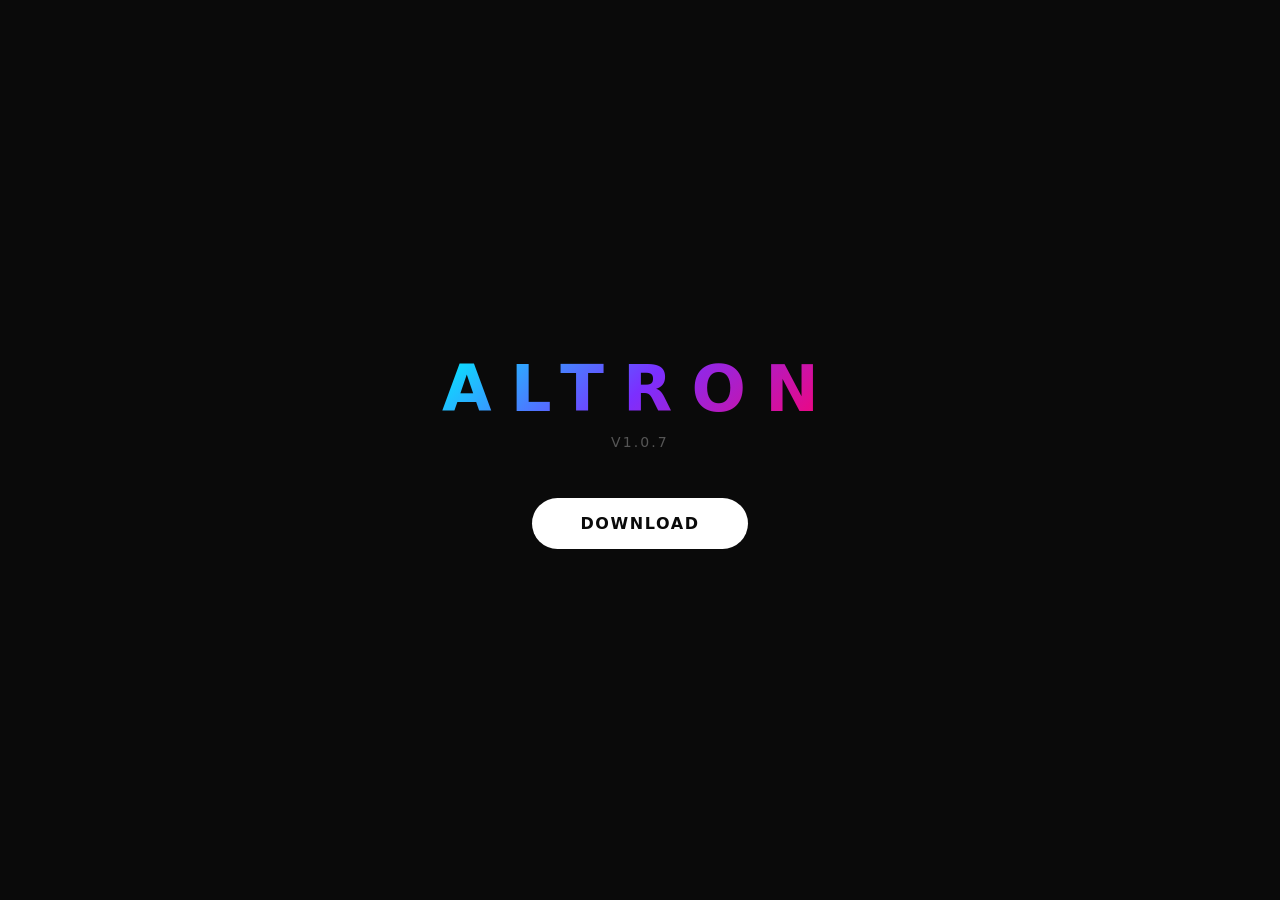
==== index.html @ 8c1b2d2f "Add landing page" ====
<!DOCTYPE html>
<html lang="en">
<head>
  <meta charset="UTF-8">
  <meta name="viewport" content="width=device-width, initial-scale=1.0">
  <title>ALTRON - Download</title>
  <style>
    * { margin: 0; padding: 0; box-sizing: border-box; }

    body {
      min-height: 100vh;
      display: flex;
      align-items: center;
      justify-content: center;
      background: #0a0a0a;
      font-family: 'Segoe UI', system-ui, -apple-system, sans-serif;
      color: #fff;
    }

    .container {
      text-align: center;
      padding: 2rem;
    }

    .logo {
      font-size: 4rem;
      font-weight: 800;
      letter-spacing: 0.3em;
      margin-bottom: 0.5rem;
      background: linear-gradient(135deg, #00f0ff, #7b2fff, #ff006e);
      -webkit-background-clip: text;
      background-clip: text;
      -webkit-text-fill-color: transparent;
    }

    .version {
      font-size: 0.875rem;
      color: #555;
      letter-spacing: 0.15em;
      text-transform: uppercase;
      margin-bottom: 3rem;
    }

    .download-btn {
      display: inline-block;
      padding: 1rem 3rem;
      font-size: 1rem;
      font-weight: 600;
      letter-spacing: 0.1em;
      color: #0a0a0a;
      background: #fff;
      border: none;
      border-radius: 999px;
      cursor: pointer;
      text-decoration: none;
      transition: all 0.3s ease;
    }

    .download-btn:hover {
      transform: scale(1.05);
      box-shadow: 0 0 40px rgba(255, 255, 255, 0.15);
    }

    .download-btn:active {
      transform: scale(0.98);
    }
  </style>
</head>
<body>
  <div class="container">
    <div class="logo">ALTRON</div>
    <div class="version">v1.0.7</div>
    <a href="https://github.com/thenetworK1NG/ALTRON/releases/download/v1.0.7/ALTRON-Setup-1.0.7.exe" class="download-btn">DOWNLOAD</a>
  </div>
</body>
</html>
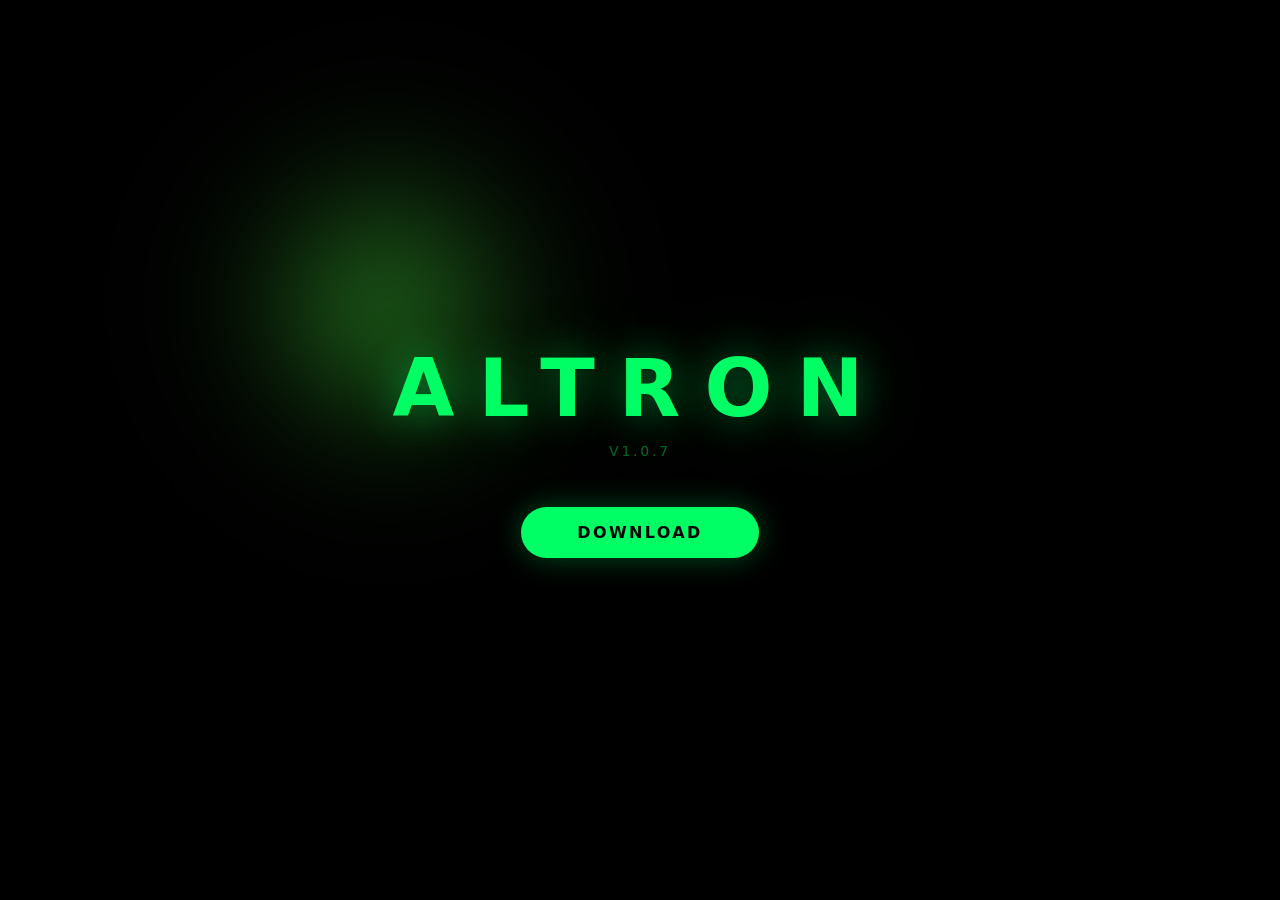
==== commit 6d3df907: "Green smoke effect landing page" ====
--- a/index.html
+++ b/index.html
@@ -12,65 +12,433 @@
       display: flex;
       align-items: center;
       justify-content: center;
-      background: #0a0a0a;
+      background: #050505;
       font-family: 'Segoe UI', system-ui, -apple-system, sans-serif;
       color: #fff;
+      overflow: hidden;
+    }
+
+    canvas {
+      position: fixed;
+      top: 0;
+      left: 0;
+      width: 100%;
+      height: 100%;
+      z-index: 0;
     }
 
     .container {
+      position: relative;
+      z-index: 1;
       text-align: center;
       padding: 2rem;
+      user-select: none;
+      pointer-events: none;
     }
 
     .logo {
-      font-size: 4rem;
+      font-size: 5rem;
       font-weight: 800;
       letter-spacing: 0.3em;
       margin-bottom: 0.5rem;
-      background: linear-gradient(135deg, #00f0ff, #7b2fff, #ff006e);
-      -webkit-background-clip: text;
-      background-clip: text;
-      -webkit-text-fill-color: transparent;
+      text-shadow: 0 0 40px rgba(0, 255, 100, 0.4), 0 0 80px rgba(0, 255, 100, 0.2);
+      color: #00ff64;
     }
 
     .version {
       font-size: 0.875rem;
-      color: #555;
-      letter-spacing: 0.15em;
+      color: rgba(0, 255, 100, 0.4);
+      letter-spacing: 0.2em;
       text-transform: uppercase;
       margin-bottom: 3rem;
     }
 
     .download-btn {
       display: inline-block;
-      padding: 1rem 3rem;
+      padding: 1rem 3.5rem;
       font-size: 1rem;
-      font-weight: 600;
-      letter-spacing: 0.1em;
-      color: #0a0a0a;
-      background: #fff;
+      font-weight: 700;
+      letter-spacing: 0.15em;
+      color: #050505;
+      background: #00ff64;
       border: none;
       border-radius: 999px;
       cursor: pointer;
       text-decoration: none;
       transition: all 0.3s ease;
+      pointer-events: all;
+      box-shadow: 0 0 30px rgba(0, 255, 100, 0.3);
     }
 
     .download-btn:hover {
-      transform: scale(1.05);
-      box-shadow: 0 0 40px rgba(255, 255, 255, 0.15);
+      transform: scale(1.08);
+      box-shadow: 0 0 50px rgba(0, 255, 100, 0.5), 0 0 100px rgba(0, 255, 100, 0.2);
     }
 
     .download-btn:active {
-      transform: scale(0.98);
+      transform: scale(0.96);
     }
   </style>
 </head>
 <body>
+  <canvas></canvas>
+
   <div class="container">
     <div class="logo">ALTRON</div>
     <div class="version">v1.0.7</div>
     <a href="https://github.com/thenetworK1NG/ALTRON/releases/download/v1.0.7/ALTRON-Setup-1.0.7.exe" class="download-btn">DOWNLOAD</a>
   </div>
+
+  <script>
+  'use strict';
+
+  var canvas = document.getElementsByTagName('canvas')[0];
+  canvas.width  = canvas.clientWidth;
+  canvas.height = canvas.clientHeight;
+
+  var config = {
+      TEXTURE_DOWNSAMPLE: 1,
+      DENSITY_DISSIPATION: 0.98,
+      VELOCITY_DISSIPATION: 0.99,
+      PRESSURE_DISSIPATION: 0.8,
+      PRESSURE_ITERATIONS: 25,
+      CURL: 30,
+      SPLAT_RADIUS: 0.005
+  };
+
+  var pointers = [];
+  var splatStack = [];
+
+  var _getWebGLContext = getWebGLContext(canvas);
+  var gl = _getWebGLContext.gl;
+  var ext = _getWebGLContext.ext;
+  var support_linear_float = _getWebGLContext.support_linear_float;
+
+  function getWebGLContext(canvas) {
+      var params = {
+          alpha: false,
+          depth: false,
+          stencil: false,
+          antialias: false
+      };
+      var gl = canvas.getContext('webgl2', params);
+      var isWebGL2 = !!gl;
+      if (!isWebGL2) gl = canvas.getContext('webgl', params) || canvas.getContext('experimental-webgl', params);
+      var halfFloat = gl.getExtension('OES_texture_half_float');
+      var support_linear_float = gl.getExtension('OES_texture_half_float_linear');
+      if (isWebGL2) {
+          gl.getExtension('EXT_color_buffer_float');
+          support_linear_float = gl.getExtension('OES_texture_float_linear');
+      }
+      gl.clearColor(0.0, 0.0, 0.0, 1.0);
+      var internalFormat = isWebGL2 ? gl.RGBA16F : gl.RGBA;
+      var internalFormatRG = isWebGL2 ? gl.RG16F : gl.RGBA;
+      var formatRG = isWebGL2 ? gl.RG : gl.RGBA;
+      var texType = isWebGL2 ? gl.HALF_FLOAT : halfFloat.HALF_FLOAT_OES;
+      return {
+          gl: gl,
+          ext: {
+              internalFormat: internalFormat,
+              internalFormatRG: internalFormatRG,
+              formatRG: formatRG,
+              texType: texType
+          },
+          support_linear_float: support_linear_float
+      };
+  }
+
+  function pointerPrototype() {
+      this.id = -1;
+      this.x = 0;
+      this.y = 0;
+      this.dx = 0;
+      this.dy = 0;
+      this.down = false;
+      this.moved = false;
+      this.color = [30, 0, 300];
+  }
+
+  pointers.push(new pointerPrototype());
+
+  var GLProgram = function () {
+      function GLProgram(vertexShader, fragmentShader) {
+          if (!(this instanceof GLProgram))
+              throw new TypeError("Cannot call a class as a function");
+          this.uniforms = {};
+          this.program = gl.createProgram();
+          gl.attachShader(this.program, vertexShader);
+          gl.attachShader(this.program, fragmentShader);
+          gl.linkProgram(this.program);
+          if (!gl.getProgramParameter(this.program, gl.LINK_STATUS))
+              throw gl.getProgramInfoLog(this.program);
+          var uniformCount = gl.getProgramParameter(this.program, gl.ACTIVE_UNIFORMS);
+          for (var i = 0; i < uniformCount; i++) {
+              var uniformName = gl.getActiveUniform(this.program, i).name;
+              this.uniforms[uniformName] = gl.getUniformLocation(this.program, uniformName);
+          }
+      }
+      GLProgram.prototype.bind = function bind() {
+          gl.useProgram(this.program);
+      };
+      return GLProgram;
+  }();
+
+  function compileShader(type, source) {
+      var shader = gl.createShader(type);
+      gl.shaderSource(shader, source);
+      gl.compileShader(shader);
+      if (!gl.getShaderParameter(shader, gl.COMPILE_STATUS))
+          throw gl.getShaderInfoLog(shader);
+      return shader;
+  }
+
+  var baseVertexShader = compileShader(gl.VERTEX_SHADER, 'precision highp float; precision mediump sampler2D; attribute vec2 aPosition; varying vec2 vUv; varying vec2 vL; varying vec2 vR; varying vec2 vT; varying vec2 vB; uniform vec2 texelSize; void main () {     vUv = aPosition * 0.5 + 0.5;     vL = vUv - vec2(texelSize.x, 0.0);     vR = vUv + vec2(texelSize.x, 0.0);     vT = vUv + vec2(0.0, texelSize.y);     vB = vUv - vec2(0.0, texelSize.y);     gl_Position = vec4(aPosition, 0.0, 1.0); }');
+  var clearShader = compileShader(gl.FRAGMENT_SHADER, 'precision highp float; precision mediump sampler2D; varying vec2 vUv; uniform sampler2D uTexture; uniform float value; void main () {     gl_FragColor = value * texture2D(uTexture, vUv); }');
+  var displayShader = compileShader(gl.FRAGMENT_SHADER, 'precision highp float; precision mediump sampler2D; varying vec2 vUv; uniform sampler2D uTexture; void main () {     gl_FragColor = texture2D(uTexture, vUv); }');
+  var splatShader = compileShader(gl.FRAGMENT_SHADER, 'precision highp float; precision mediump sampler2D; varying vec2 vUv; uniform sampler2D uTarget; uniform float aspectRatio; uniform vec3 color; uniform vec2 point; uniform float radius; void main () {     vec2 p = vUv - point.xy;     p.x *= aspectRatio;     vec3 splat = exp(-dot(p, p) / radius) * color;     vec3 base = texture2D(uTarget, vUv).xyz;     gl_FragColor = vec4(base + splat, 1.0); }');
+  var advectionManualFilteringShader = compileShader(gl.FRAGMENT_SHADER, 'precision highp float; precision mediump sampler2D; varying vec2 vUv; uniform sampler2D uVelocity; uniform sampler2D uSource; uniform vec2 texelSize; uniform float dt; uniform float dissipation; vec4 bilerp (in sampler2D sam, in vec2 p) {     vec4 st;     st.xy = floor(p - 0.5) + 0.5;     st.zw = st.xy + 1.0;     vec4 uv = st * texelSize.xyxy;     vec4 a = texture2D(sam, uv.xy);     vec4 b = texture2D(sam, uv.zy);     vec4 c = texture2D(sam, uv.xw);     vec4 d = texture2D(sam, uv.zw);     vec2 f = p - st.xy;     return mix(mix(a, b, f.x), mix(c, d, f.x), f.y); } void main () {     vec2 coord = gl_FragCoord.xy - dt * texture2D(uVelocity, vUv).xy;     gl_FragColor = dissipation * bilerp(uSource, coord);     gl_FragColor.a = 1.0; }');
+  var advectionShader = compileShader(gl.FRAGMENT_SHADER, 'precision highp float; precision mediump sampler2D; varying vec2 vUv; uniform sampler2D uVelocity; uniform sampler2D uSource; uniform vec2 texelSize; uniform float dt; uniform float dissipation; void main () {     vec2 coord = vUv - dt * texture2D(uVelocity, vUv).xy * texelSize;     gl_FragColor = dissipation * texture2D(uSource, coord); }');
+  var divergenceShader = compileShader(gl.FRAGMENT_SHADER, 'precision highp float; precision mediump sampler2D; varying vec2 vUv; varying vec2 vL; varying vec2 vR; varying vec2 vT; varying vec2 vB; uniform sampler2D uVelocity; vec2 sampleVelocity (in vec2 uv) {     vec2 multiplier = vec2(1.0, 1.0);     if (uv.x < 0.0) { uv.x = 0.0; multiplier.x = -1.0; }     if (uv.x > 1.0) { uv.x = 1.0; multiplier.x = -1.0; }     if (uv.y < 0.0) { uv.y = 0.0; multiplier.y = -1.0; }     if (uv.y > 1.0) { uv.y = 1.0; multiplier.y = -1.0; }     return multiplier * texture2D(uVelocity, uv).xy; } void main () {     float L = sampleVelocity(vL).x;     float R = sampleVelocity(vR).x;     float T = sampleVelocity(vT).y;     float B = sampleVelocity(vB).y;     float div = 0.5 * (R - L + T - B);     gl_FragColor = vec4(div, 0.0, 0.0, 1.0); }');
+  var curlShader = compileShader(gl.FRAGMENT_SHADER, 'precision highp float; precision mediump sampler2D; varying vec2 vUv; varying vec2 vL; varying vec2 vR; varying vec2 vT; varying vec2 vB; uniform sampler2D uVelocity; void main () {     float L = texture2D(uVelocity, vL).y;     float R = texture2D(uVelocity, vR).y;     float T = texture2D(uVelocity, vT).x;     float B = texture2D(uVelocity, vB).x;     float vorticity = R - L - T + B;     gl_FragColor = vec4(vorticity, 0.0, 0.0, 1.0); }');
+  var vorticityShader = compileShader(gl.FRAGMENT_SHADER, 'precision highp float; precision mediump sampler2D; varying vec2 vUv; varying vec2 vL; varying vec2 vR; varying vec2 vT; varying vec2 vB; uniform sampler2D uVelocity; uniform sampler2D uCurl; uniform float curl; uniform float dt; void main () {     float L = texture2D(uCurl, vL).y;     float R = texture2D(uCurl, vR).y;     float T = texture2D(uCurl, vT).x;     float B = texture2D(uCurl, vB).x;     float C = texture2D(uCurl, vUv).x;     vec2 force = vec2(abs(T) - abs(B), abs(R) - abs(L));     force *= 1.0 / length(force + 0.00001) * curl * C;     vec2 vel = texture2D(uVelocity, vUv).xy;     gl_FragColor = vec4(vel + force * dt, 0.0, 1.0); }');
+  var pressureShader = compileShader(gl.FRAGMENT_SHADER, 'precision highp float; precision mediump sampler2D; varying vec2 vUv; varying vec2 vL; varying vec2 vR; varying vec2 vT; varying vec2 vB; uniform sampler2D uPressure; uniform sampler2D uDivergence; vec2 boundary (in vec2 uv) {     uv = min(max(uv, 0.0), 1.0);     return uv; } void main () {     float L = texture2D(uPressure, boundary(vL)).x;     float R = texture2D(uPressure, boundary(vR)).x;     float T = texture2D(uPressure, boundary(vT)).x;     float B = texture2D(uPressure, boundary(vB)).x;     float C = texture2D(uPressure, vUv).x;     float divergence = texture2D(uDivergence, vUv).x;     float pressure = (L + R + B + T - divergence) * 0.25;     gl_FragColor = vec4(pressure, 0.0, 0.0, 1.0); }');
+  var gradientSubtractShader = compileShader(gl.FRAGMENT_SHADER, 'precision highp float; precision mediump sampler2D; varying vec2 vUv; varying vec2 vL; varying vec2 vR; varying vec2 vT; varying vec2 vB; uniform sampler2D uPressure; uniform sampler2D uVelocity; vec2 boundary (in vec2 uv) {     uv = min(max(uv, 0.0), 1.0);     return uv; } void main () {     float L = texture2D(uPressure, boundary(vL)).x;     float R = texture2D(uPressure, boundary(vR)).x;     float T = texture2D(uPressure, boundary(vT)).x;     float B = texture2D(uPressure, boundary(vB)).x;     vec2 velocity = texture2D(uVelocity, vUv).xy;     velocity.xy -= vec2(R - L, T - B);     gl_FragColor = vec4(velocity, 0.0, 1.0); }');
+
+  var textureWidth  = void 0;
+  var textureHeight = void 0;
+  var density       = void 0;
+  var velocity      = void 0;
+  var divergence    = void 0;
+  var curl          = void 0;
+  var pressure      = void 0;
+
+  initFramebuffers();
+
+  var clearProgram           = new GLProgram(baseVertexShader, clearShader);
+  var displayProgram         = new GLProgram(baseVertexShader, displayShader);
+  var splatProgram           = new GLProgram(baseVertexShader, splatShader);
+  var advectionProgram       = new GLProgram(baseVertexShader, support_linear_float ? advectionShader : advectionManualFilteringShader);
+  var divergenceProgram      = new GLProgram(baseVertexShader, divergenceShader);
+  var curlProgram            = new GLProgram(baseVertexShader, curlShader);
+  var vorticityProgram       = new GLProgram(baseVertexShader, vorticityShader);
+  var pressureProgram        = new GLProgram(baseVertexShader, pressureShader);
+  var gradienSubtractProgram = new GLProgram(baseVertexShader, gradientSubtractShader);
+
+  function initFramebuffers() {
+      textureWidth  = gl.drawingBufferWidth >> config.TEXTURE_DOWNSAMPLE;
+      textureHeight = gl.drawingBufferHeight >> config.TEXTURE_DOWNSAMPLE;
+      var iFormat   = ext.internalFormat;
+      var iFormatRG = ext.internalFormatRG;
+      var formatRG  = ext.formatRG;
+      var texType   = ext.texType;
+      density    = createDoubleFBO(0, textureWidth, textureHeight, iFormat, gl.RGBA, texType, support_linear_float ? gl.LINEAR : gl.NEAREST);
+      velocity   = createDoubleFBO(2, textureWidth, textureHeight, iFormatRG, formatRG, texType, support_linear_float ? gl.LINEAR : gl.NEAREST);
+      divergence = createFBO(4, textureWidth, textureHeight, iFormatRG, formatRG, texType, gl.NEAREST);
+      curl       = createFBO(5, textureWidth, textureHeight, iFormatRG, formatRG, texType, gl.NEAREST);
+      pressure   = createDoubleFBO(6, textureWidth, textureHeight, iFormatRG, formatRG, texType, gl.NEAREST);
+  }
+
+  function createFBO(texId, w, h, internalFormat, format, type, param) {
+      gl.activeTexture(gl.TEXTURE0 + texId);
+      var texture = gl.createTexture();
+      gl.bindTexture(gl.TEXTURE_2D, texture);
+      gl.texParameteri(gl.TEXTURE_2D, gl.TEXTURE_MIN_FILTER, param);
+      gl.texParameteri(gl.TEXTURE_2D, gl.TEXTURE_MAG_FILTER, param);
+      gl.texParameteri(gl.TEXTURE_2D, gl.TEXTURE_WRAP_S, gl.CLAMP_TO_EDGE);
+      gl.texParameteri(gl.TEXTURE_2D, gl.TEXTURE_WRAP_T, gl.CLAMP_TO_EDGE);
+      gl.texImage2D(gl.TEXTURE_2D, 0, internalFormat, w, h, 0, format, type, null);
+      var fbo = gl.createFramebuffer();
+      gl.bindFramebuffer(gl.FRAMEBUFFER, fbo);
+      gl.framebufferTexture2D(gl.FRAMEBUFFER, gl.COLOR_ATTACHMENT0, gl.TEXTURE_2D, texture, 0);
+      gl.viewport(0, 0, w, h);
+      gl.clear(gl.COLOR_BUFFER_BIT);
+      return [texture, fbo, texId];
+  }
+
+  function createDoubleFBO(texId, w, h, internalFormat, format, type, param) {
+      var fbo1 = createFBO(texId, w, h, internalFormat, format, type, param);
+      var fbo2 = createFBO(texId + 1, w, h, internalFormat, format, type, param);
+      return {
+          get first()  { return fbo1; },
+          get second() { return fbo2; },
+          swap: function () {
+              var temp = fbo1; fbo1 = fbo2; fbo2 = temp;
+          }
+      };
+  }
+
+  var blit = function () {
+      gl.bindBuffer(gl.ARRAY_BUFFER, gl.createBuffer());
+      gl.bufferData(gl.ARRAY_BUFFER, new Float32Array([-1, -1, -1, 1, 1, 1, 1, -1]), gl.STATIC_DRAW);
+      gl.bindBuffer(gl.ELEMENT_ARRAY_BUFFER, gl.createBuffer());
+      gl.bufferData(gl.ELEMENT_ARRAY_BUFFER, new Uint16Array([0, 1, 2, 0, 2, 3]), gl.STATIC_DRAW);
+      gl.vertexAttribPointer(0, 2, gl.FLOAT, false, 0, 0);
+      gl.enableVertexAttribArray(0);
+      return function (destination) {
+          gl.bindFramebuffer(gl.FRAMEBUFFER, destination);
+          gl.drawElements(gl.TRIANGLES, 6, gl.UNSIGNED_SHORT, 0);
+      };
+  }();
+
+  var lastTime = Date.now();
+  update();
+
+  function update() {
+      resizeCanvas();
+      var dt = Math.min((Date.now() - lastTime) / 1000, 0.016);
+      lastTime = Date.now();
+      gl.viewport(0, 0, textureWidth, textureHeight);
+      if (splatStack.length > 0) {
+          for (var m = 0; m < splatStack.pop(); m++) {
+              var color = [Math.random() * 5 + 5, Math.random() * 8 + 2, Math.random() * 2 + 0.5];
+              var x = canvas.width * Math.random();
+              var y = canvas.height * Math.random();
+              var dx = 1000 * (Math.random() - 0.5);
+              var dy = 1000 * (Math.random() - 0.5);
+              splat(x, y, dx, dy, color);
+          }
+      }
+      advectionProgram.bind();
+      gl.uniform2f(advectionProgram.uniforms.texelSize, 1.0 / textureWidth, 1.0 / textureHeight);
+      gl.uniform1i(advectionProgram.uniforms.uVelocity, velocity.first[2]);
+      gl.uniform1i(advectionProgram.uniforms.uSource, velocity.first[2]);
+      gl.uniform1f(advectionProgram.uniforms.dt, dt);
+      gl.uniform1f(advectionProgram.uniforms.dissipation, config.VELOCITY_DISSIPATION);
+      blit(velocity.second[1]);
+      velocity.swap();
+      gl.uniform1i(advectionProgram.uniforms.uVelocity, velocity.first[2]);
+      gl.uniform1i(advectionProgram.uniforms.uSource, density.first[2]);
+      gl.uniform1f(advectionProgram.uniforms.dissipation, config.DENSITY_DISSIPATION);
+      blit(density.second[1]);
+      density.swap();
+      for (var i = 0, len = pointers.length; i < len; i++) {
+          var pointer = pointers[i];
+          if (pointer.moved) {
+              splat(pointer.x, pointer.y, pointer.dx, pointer.dy, pointer.color);
+              pointer.moved = false;
+          }
+      }
+      curlProgram.bind();
+      gl.uniform2f(curlProgram.uniforms.texelSize, 1.0 / textureWidth, 1.0 / textureHeight);
+      gl.uniform1i(curlProgram.uniforms.uVelocity, velocity.first[2]);
+      blit(curl[1]);
+      vorticityProgram.bind();
+      gl.uniform2f(vorticityProgram.uniforms.texelSize, 1.0 / textureWidth, 1.0 / textureHeight);
+      gl.uniform1i(vorticityProgram.uniforms.uVelocity, velocity.first[2]);
+      gl.uniform1i(vorticityProgram.uniforms.uCurl, curl[2]);
+      gl.uniform1f(vorticityProgram.uniforms.curl, config.CURL);
+      gl.uniform1f(vorticityProgram.uniforms.dt, dt);
+      blit(velocity.second[1]);
+      velocity.swap();
+      divergenceProgram.bind();
+      gl.uniform2f(divergenceProgram.uniforms.texelSize, 1.0 / textureWidth, 1.0 / textureHeight);
+      gl.uniform1i(divergenceProgram.uniforms.uVelocity, velocity.first[2]);
+      blit(divergence[1]);
+      clearProgram.bind();
+      var pressureTexId = pressure.first[2];
+      gl.activeTexture(gl.TEXTURE0 + pressureTexId);
+      gl.bindTexture(gl.TEXTURE_2D, pressure.first[0]);
+      gl.uniform1i(clearProgram.uniforms.uTexture, pressureTexId);
+      gl.uniform1f(clearProgram.uniforms.value, config.PRESSURE_DISSIPATION);
+      blit(pressure.second[1]);
+      pressure.swap();
+      pressureProgram.bind();
+      gl.uniform2f(pressureProgram.uniforms.texelSize, 1.0 / textureWidth, 1.0 / textureHeight);
+      gl.uniform1i(pressureProgram.uniforms.uDivergence, divergence[2]);
+      pressureTexId = pressure.first[2];
+      gl.activeTexture(gl.TEXTURE0 + pressureTexId);
+      for (var _i = 0; _i < config.PRESSURE_ITERATIONS; _i++) {
+          gl.bindTexture(gl.TEXTURE_2D, pressure.first[0]);
+          gl.uniform1i(pressureProgram.uniforms.uPressure, pressureTexId);
+          blit(pressure.second[1]);
+          pressure.swap();
+      }
+      gradienSubtractProgram.bind();
+      gl.uniform2f(gradienSubtractProgram.uniforms.texelSize, 1.0 / textureWidth, 1.0 / textureHeight);
+      gl.uniform1i(gradienSubtractProgram.uniforms.uPressure, pressure.first[2]);
+      gl.uniform1i(gradienSubtractProgram.uniforms.uVelocity, velocity.first[2]);
+      blit(velocity.second[1]);
+      velocity.swap();
+      gl.viewport(0, 0, gl.drawingBufferWidth, gl.drawingBufferHeight);
+      displayProgram.bind();
+      gl.uniform1i(displayProgram.uniforms.uTexture, density.first[2]);
+      blit(null);
+      requestAnimationFrame(update);
+  }
+
+  function splat(x, y, dx, dy, color) {
+      splatProgram.bind();
+      gl.uniform1i(splatProgram.uniforms.uTarget, velocity.first[2]);
+      gl.uniform1f(splatProgram.uniforms.aspectRatio, canvas.width / canvas.height);
+      gl.uniform2f(splatProgram.uniforms.point, x / canvas.width, 1.0 - y / canvas.height);
+      gl.uniform3f(splatProgram.uniforms.color, dx, -dy, 1.0);
+      gl.uniform1f(splatProgram.uniforms.radius, config.SPLAT_RADIUS);
+      blit(velocity.second[1]);
+      velocity.swap();
+      gl.uniform1i(splatProgram.uniforms.uTarget, density.first[2]);
+      gl.uniform3f(splatProgram.uniforms.color, color[0] * 0.3, color[1] * 0.3, color[2] * 0.3);
+      blit(density.second[1]);
+      density.swap();
+  }
+
+  function resizeCanvas() {
+      (canvas.width !== canvas.clientWidth || canvas.height !== canvas.clientHeight) &&
+          (canvas.width = canvas.clientWidth, canvas.height = canvas.clientHeight, initFramebuffers());
+  }
+
+  var count = 0;
+  var colorArr = [0.15 + Math.random() * 0.2, 0.8 + Math.random() * 0.2, 0.2 + Math.random() * 0.1];
+
+  canvas.addEventListener('mousemove', function (e) {
+      count++;
+      if (count > 25) {
+          colorArr = [0.15 + Math.random() * 0.2, 0.8 + Math.random() * 0.2, 0.2 + Math.random() * 0.1];
+          count = 0;
+      }
+      pointers[0].down = true;
+      pointers[0].color = colorArr;
+      pointers[0].moved = pointers[0].down;
+      pointers[0].dx = (e.offsetX - pointers[0].x) * 10.0;
+      pointers[0].dy = (e.offsetY - pointers[0].y) * 10.0;
+      pointers[0].x = e.offsetX;
+      pointers[0].y = e.offsetY;
+  });
+
+  canvas.addEventListener('touchmove', function (e) {
+      e.preventDefault();
+      var touches = e.targetTouches;
+      count++;
+      if (count > 25) {
+          colorArr = [0.15 + Math.random() * 0.2, 0.8 + Math.random() * 0.2, 0.2 + Math.random() * 0.1];
+          count = 0;
+      }
+      for (var i = 0, len = touches.length; i < len; i++) {
+          if (i >= pointers.length) pointers.push(new pointerPrototype());
+          pointers[i].id = touches[i].identifier;
+          pointers[i].down = true;
+          pointers[i].x = touches[i].pageX;
+          pointers[i].y = touches[i].pageY;
+          pointers[i].color = colorArr;
+          var pointer = pointers[i];
+          pointer.moved = pointer.down;
+          pointer.dx = (touches[i].pageX - pointer.x) * 10.0;
+          pointer.dy = (touches[i].pageY - pointer.y) * 10.0;
+          pointer.x = touches[i].pageX;
+          pointer.y = touches[i].pageY;
+      }
+  }, false);
+
+  // Auto-splats for ambient smoke
+  function autoSplat() {
+      var color = [0.15 + Math.random() * 0.2, 0.8 + Math.random() * 0.2, 0.2 + Math.random() * 0.1];
+      var x = canvas.width * Math.random();
+      var y = canvas.height * Math.random();
+      var dx = 200 * (Math.random() - 0.5);
+      var dy = 200 * (Math.random() - 0.5);
+      splat(x, y, dx, dy, color);
+      setTimeout(autoSplat, 800 + Math.random() * 1200);
+  }
+  autoSplat();
+  </script>
 </body>
 </html>
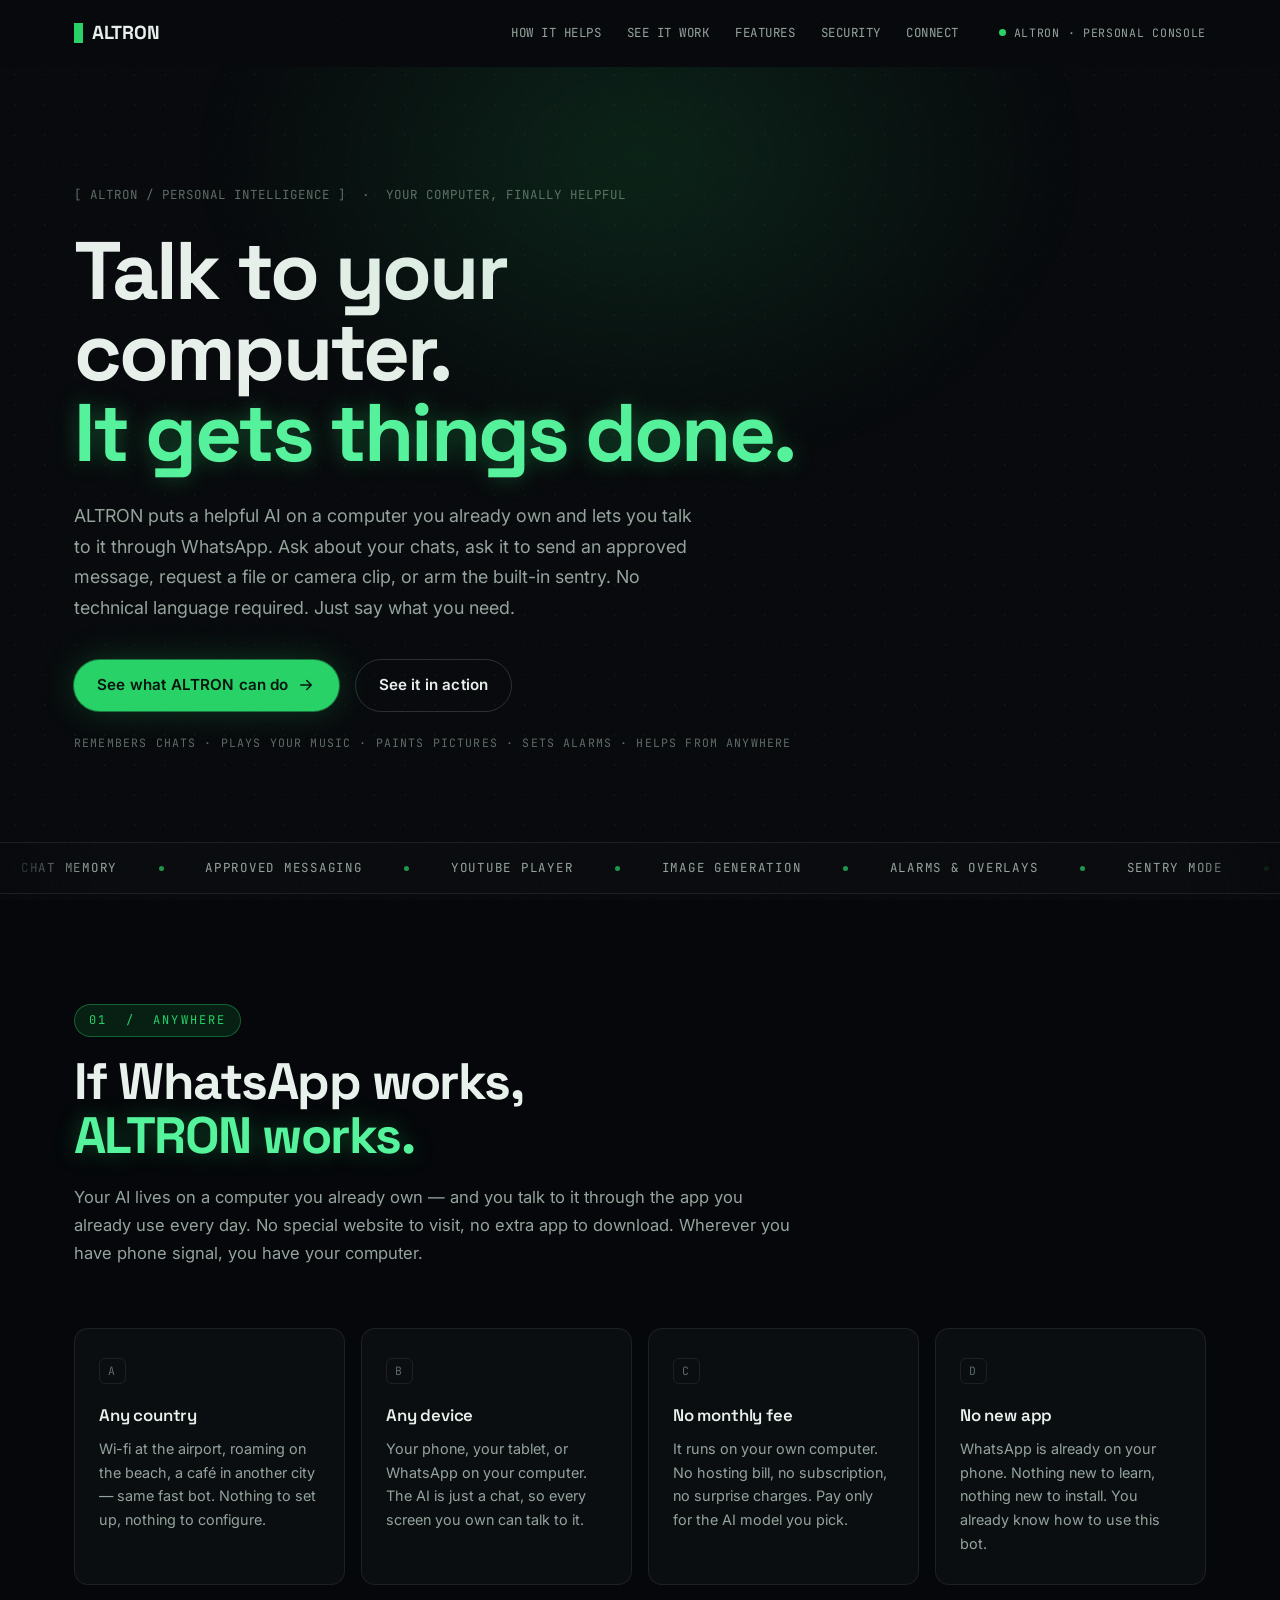
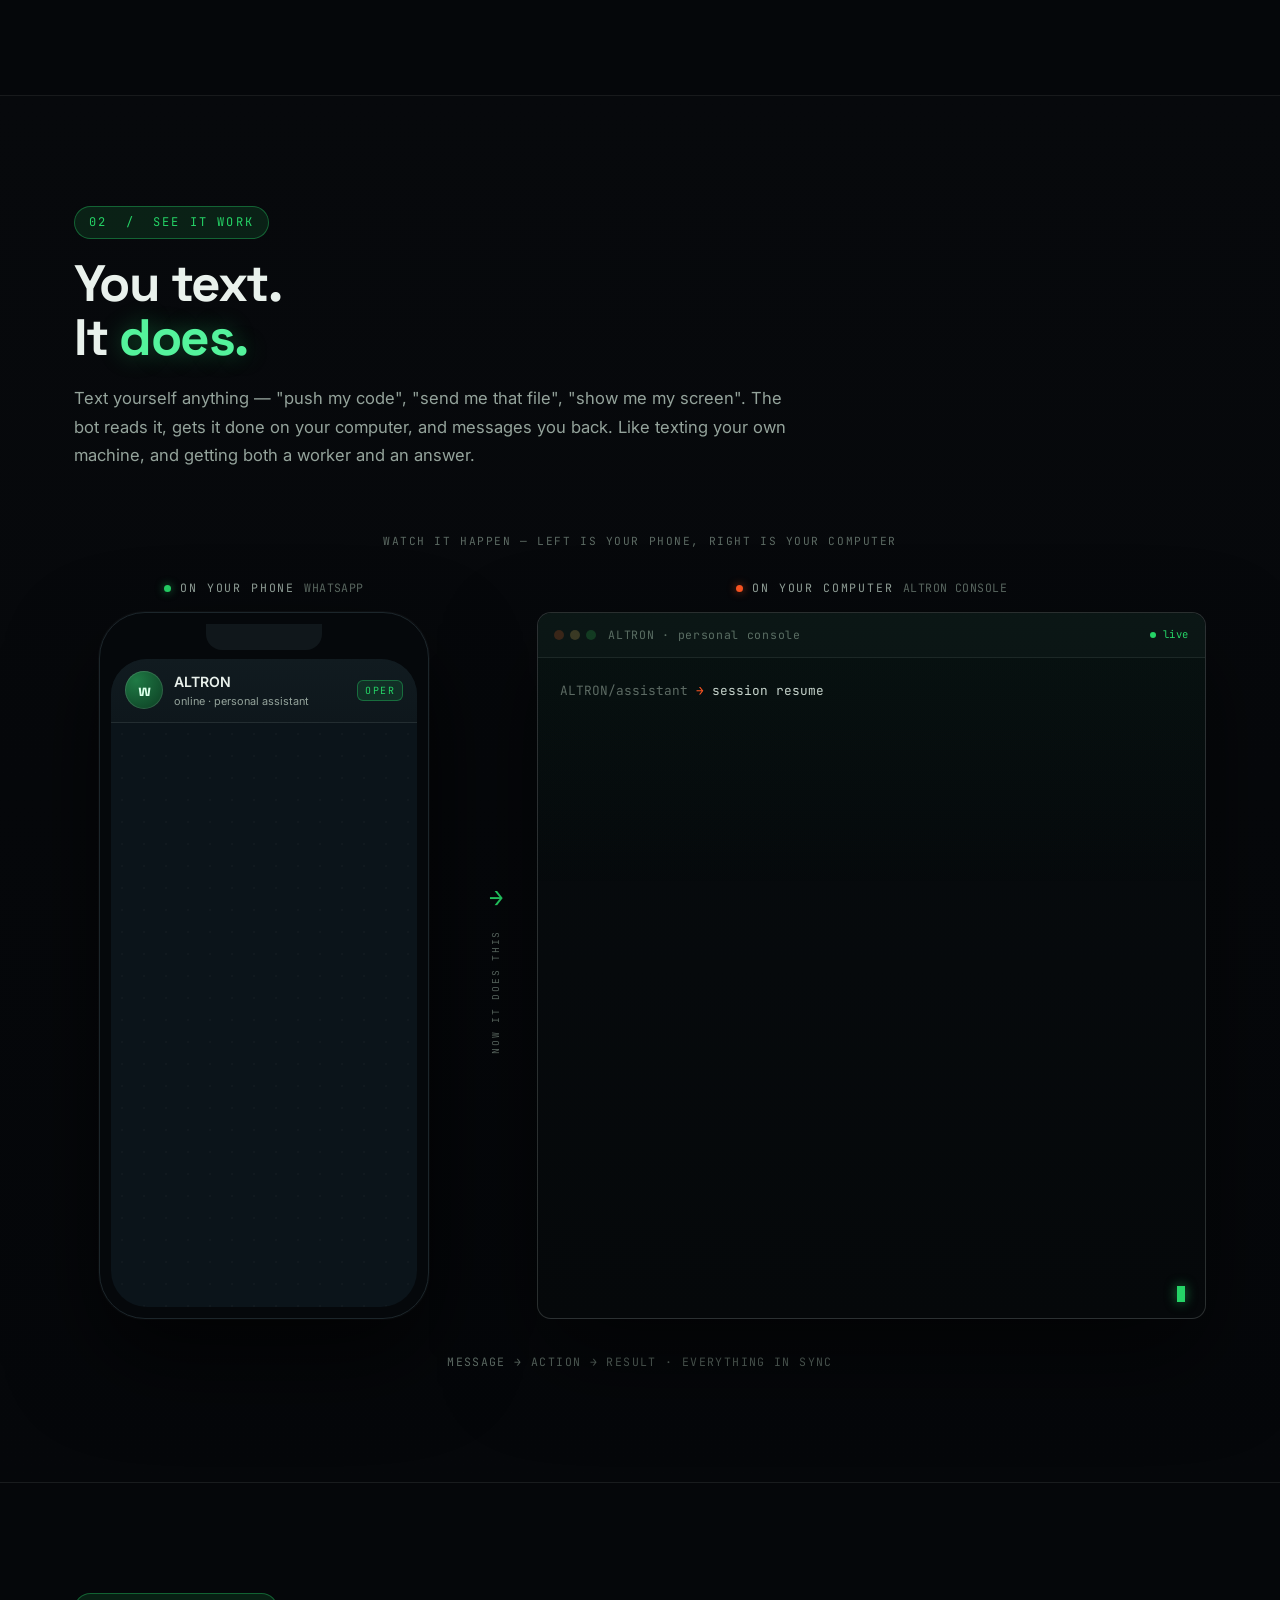
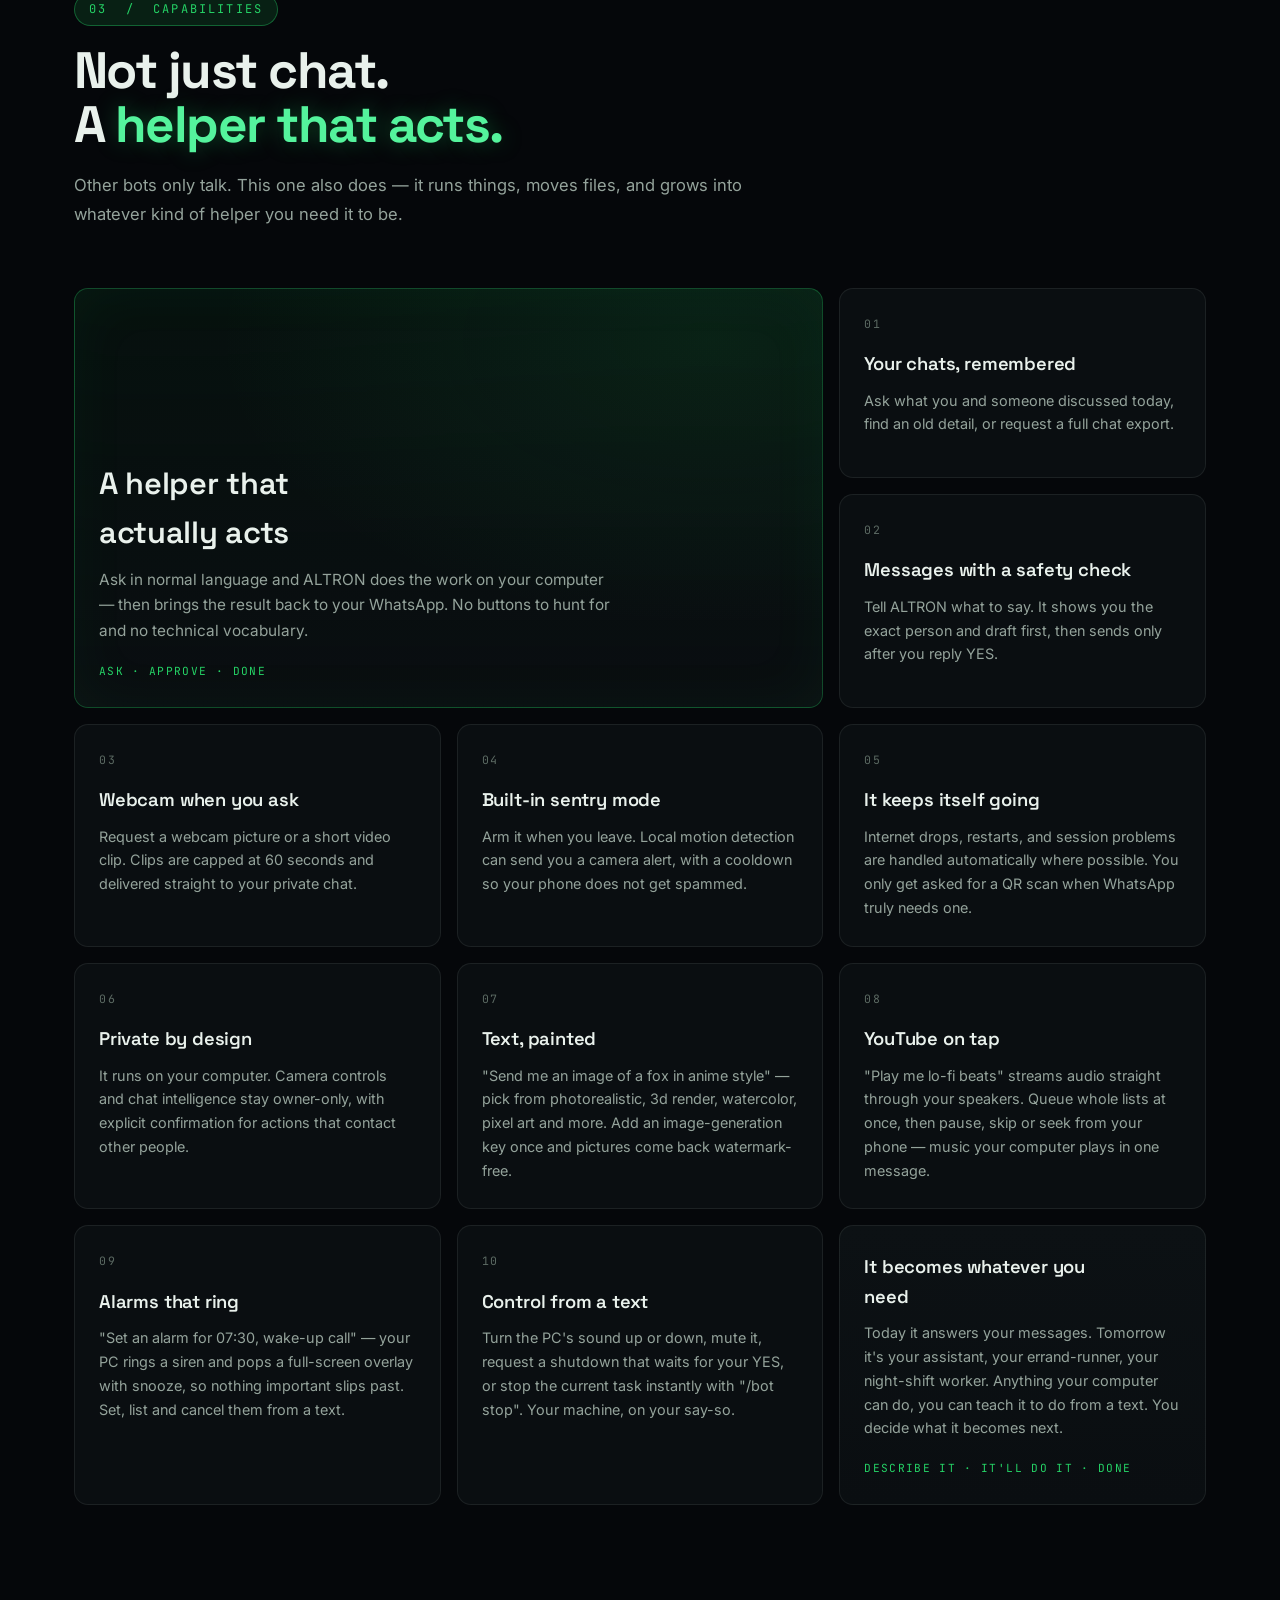
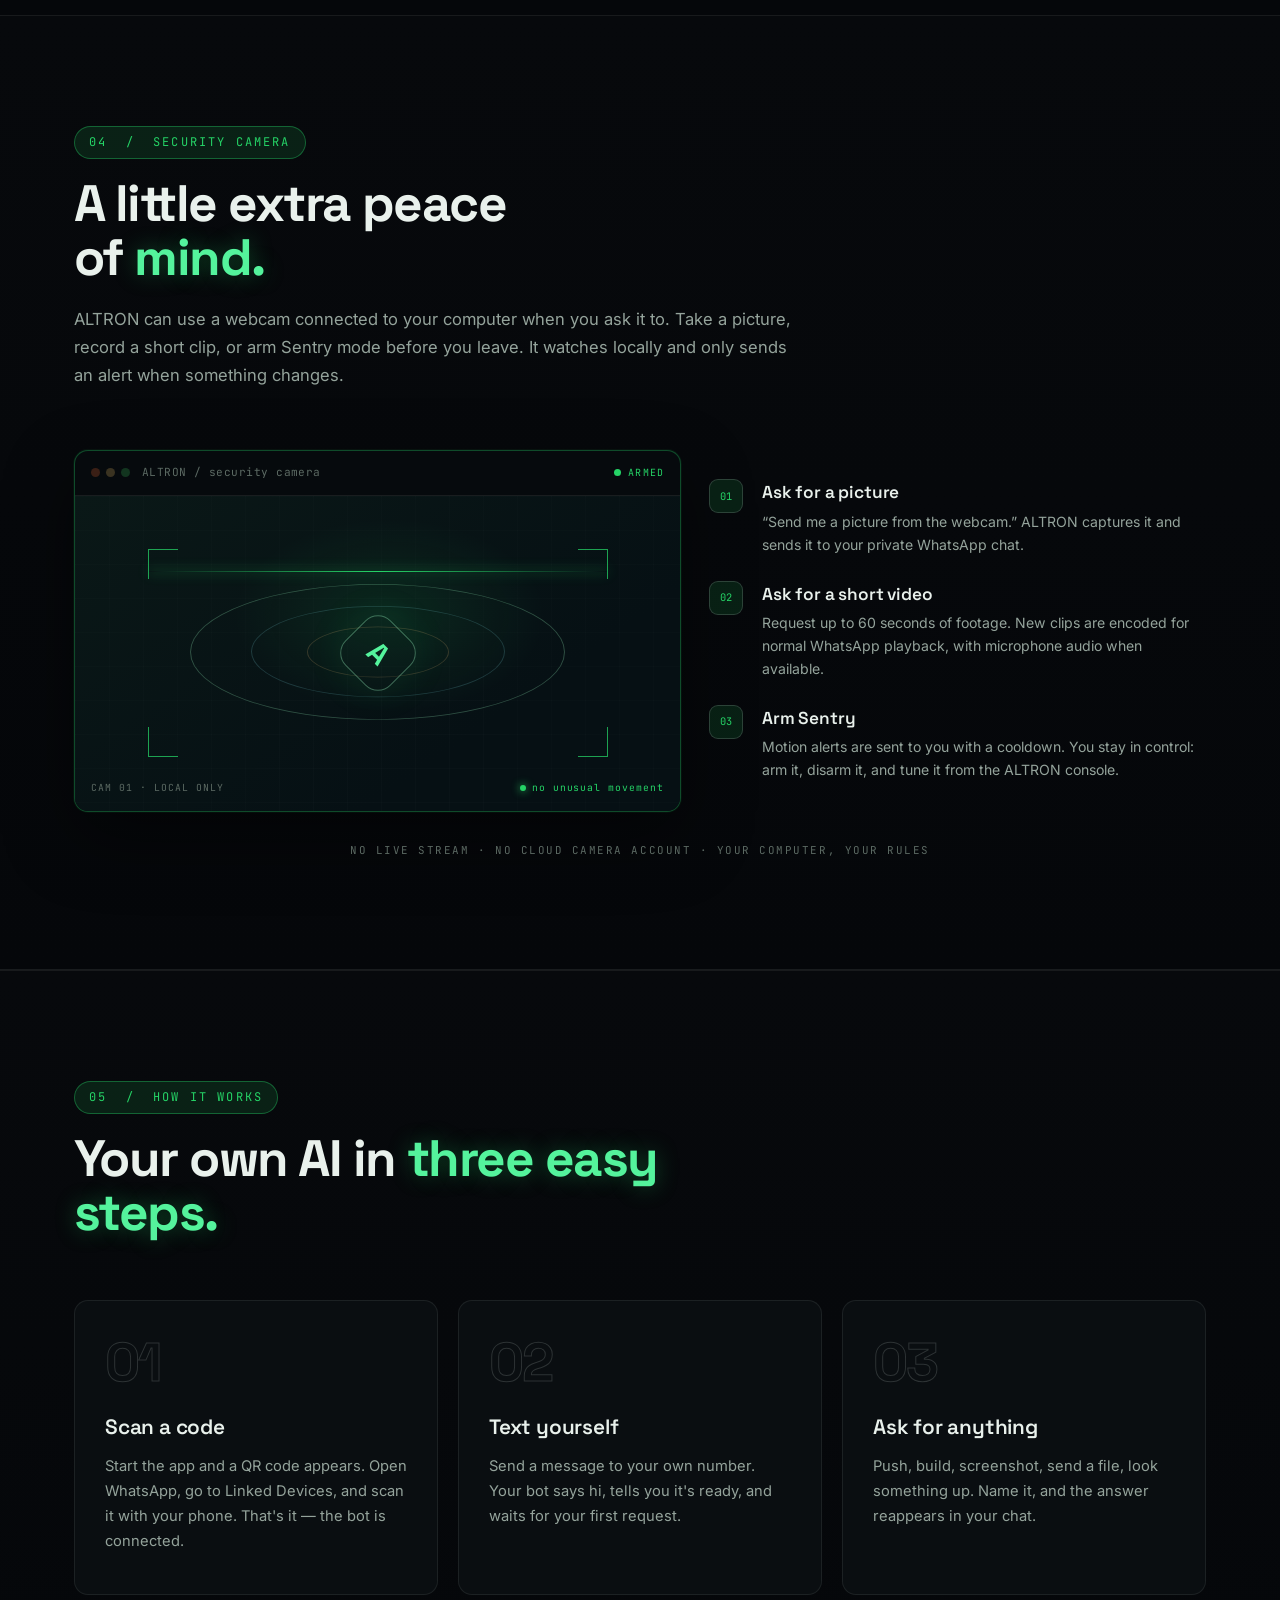
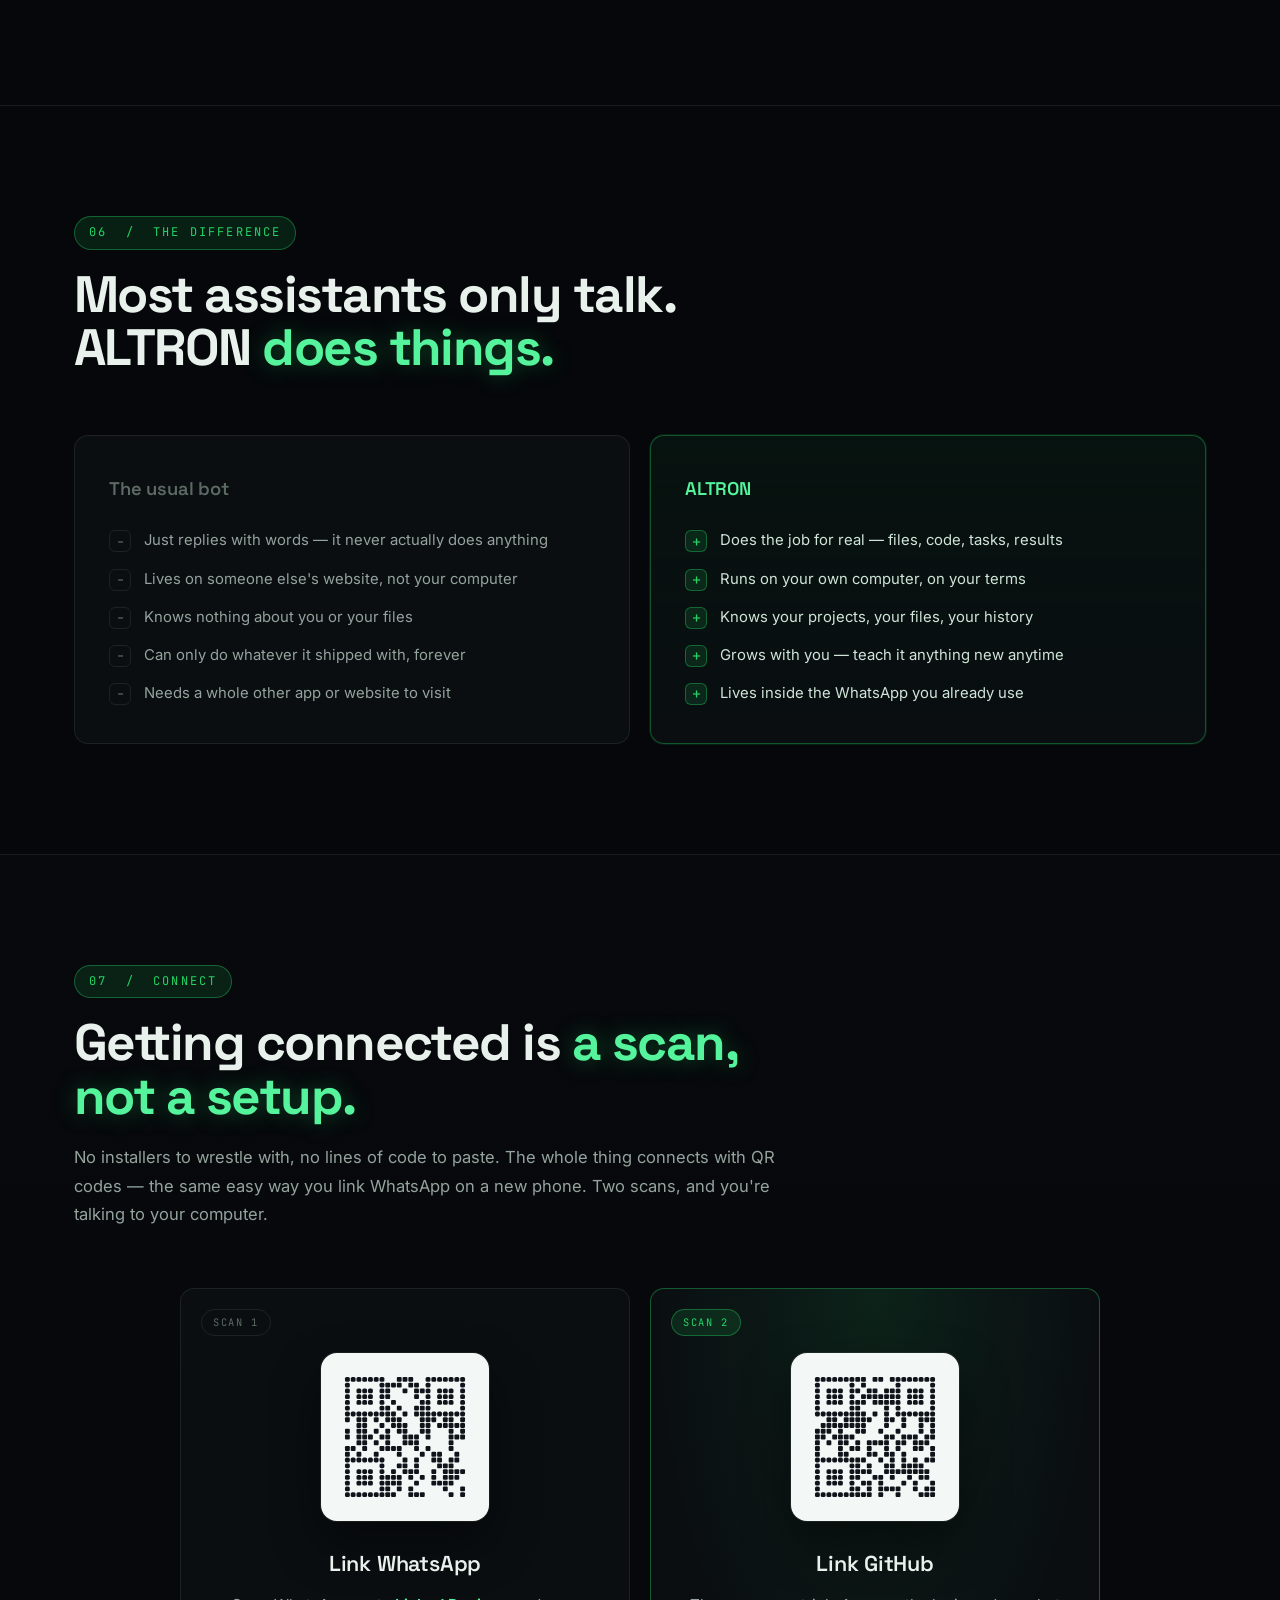
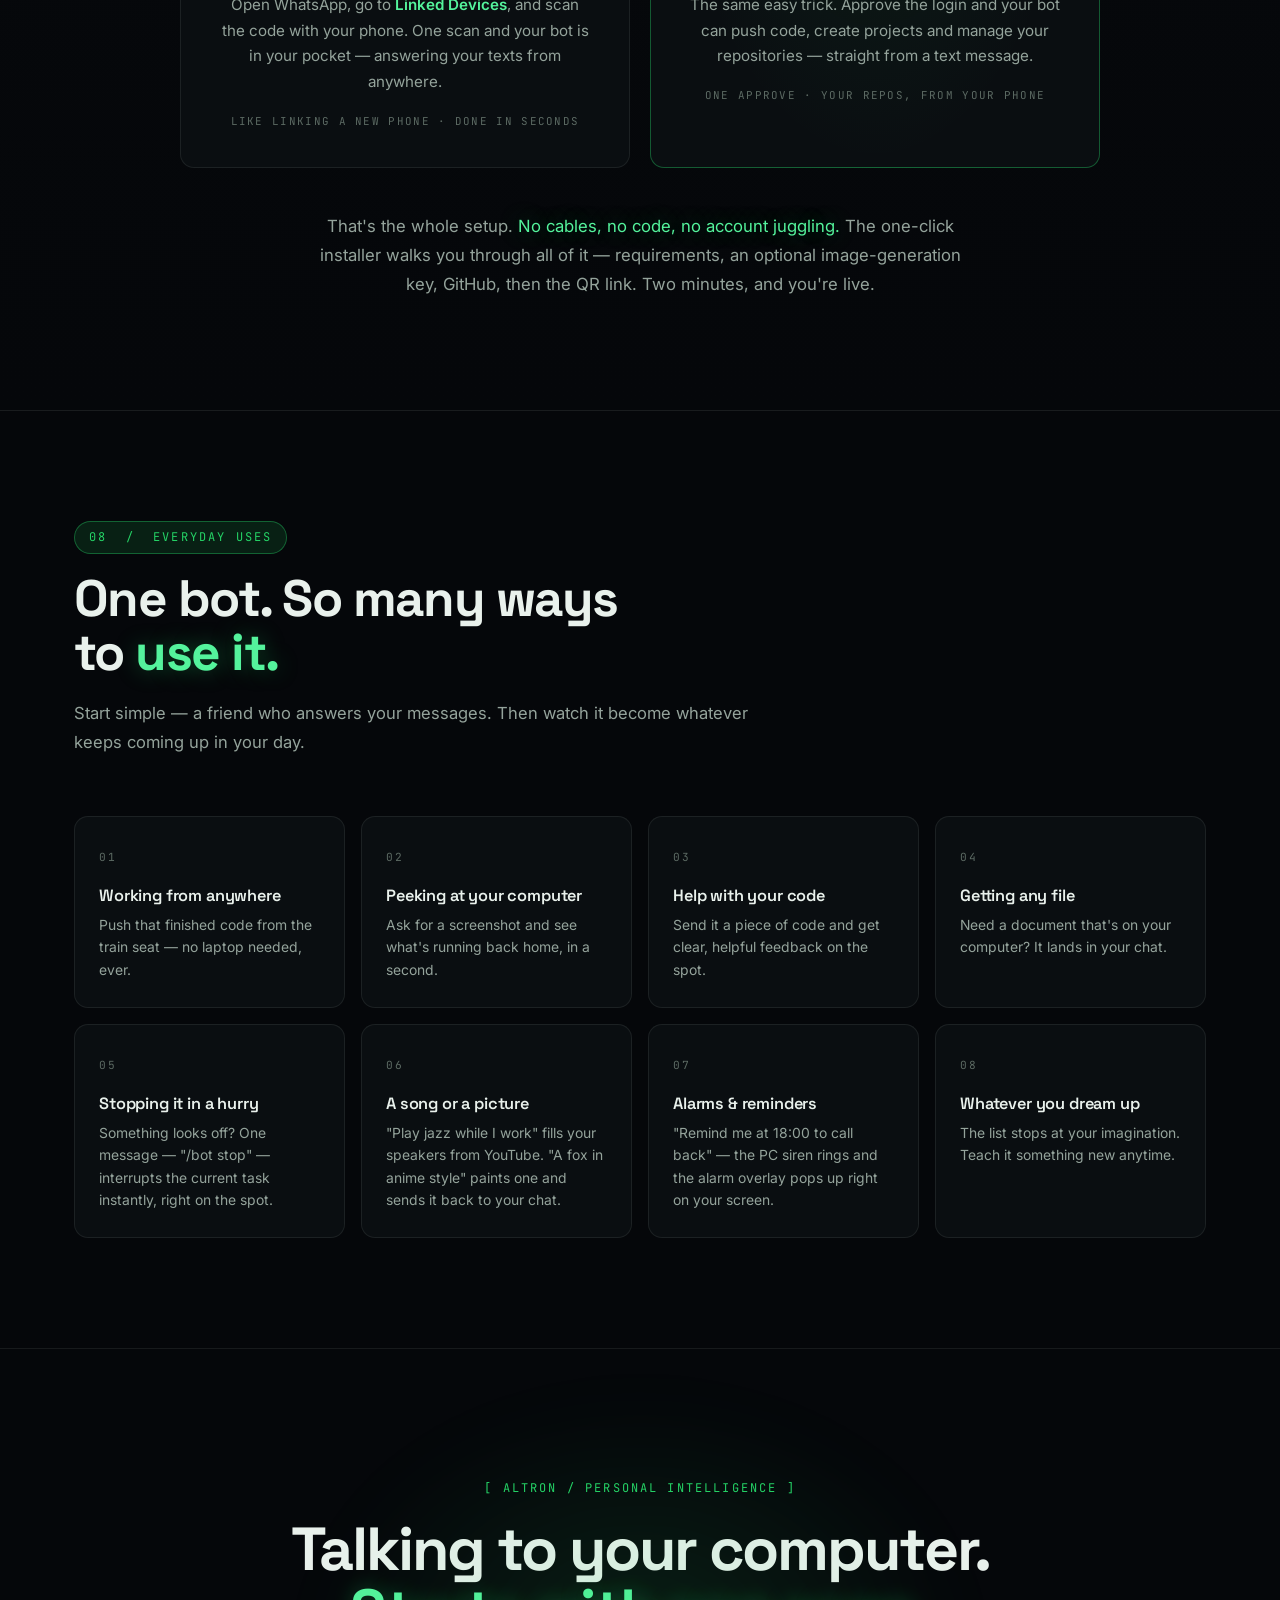
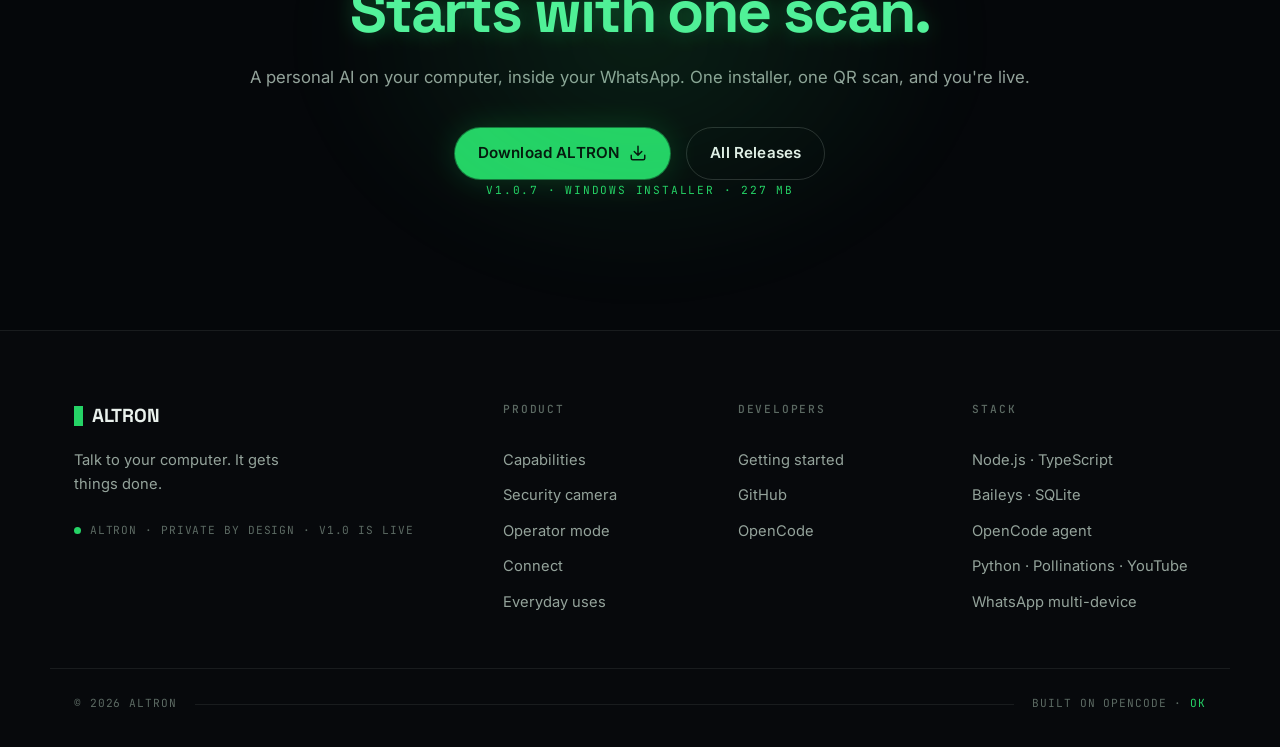
==== commit 902bc222: "Replace root with polished landing page + download button" ====
--- a/index.html
+++ b/index.html
@@ -1,444 +1,574 @@
 <!DOCTYPE html>
 <html lang="en">
 <head>
-  <meta charset="UTF-8">
-  <meta name="viewport" content="width=device-width, initial-scale=1.0">
-  <title>ALTRON - Download</title>
-  <style>
-    * { margin: 0; padding: 0; box-sizing: border-box; }
-
-    body {
-      min-height: 100vh;
-      display: flex;
-      align-items: center;
-      justify-content: center;
-      background: #050505;
-      font-family: 'Segoe UI', system-ui, -apple-system, sans-serif;
-      color: #fff;
-      overflow: hidden;
-    }
-
-    canvas {
-      position: fixed;
-      top: 0;
-      left: 0;
-      width: 100%;
-      height: 100%;
-      z-index: 0;
-    }
-
-    .container {
-      position: relative;
-      z-index: 1;
-      text-align: center;
-      padding: 2rem;
-      user-select: none;
-      pointer-events: none;
-    }
-
-    .logo {
-      font-size: 5rem;
-      font-weight: 800;
-      letter-spacing: 0.3em;
-      margin-bottom: 0.5rem;
-      text-shadow: 0 0 40px rgba(0, 255, 100, 0.4), 0 0 80px rgba(0, 255, 100, 0.2);
-      color: #00ff64;
-    }
-
-    .version {
-      font-size: 0.875rem;
-      color: rgba(0, 255, 100, 0.4);
-      letter-spacing: 0.2em;
-      text-transform: uppercase;
-      margin-bottom: 3rem;
-    }
-
-    .download-btn {
-      display: inline-block;
-      padding: 1rem 3.5rem;
-      font-size: 1rem;
-      font-weight: 700;
-      letter-spacing: 0.15em;
-      color: #050505;
-      background: #00ff64;
-      border: none;
-      border-radius: 999px;
-      cursor: pointer;
-      text-decoration: none;
-      transition: all 0.3s ease;
-      pointer-events: all;
-      box-shadow: 0 0 30px rgba(0, 255, 100, 0.3);
-    }
-
-    .download-btn:hover {
-      transform: scale(1.08);
-      box-shadow: 0 0 50px rgba(0, 255, 100, 0.5), 0 0 100px rgba(0, 255, 100, 0.2);
-    }
-
-    .download-btn:active {
-      transform: scale(0.96);
-    }
-  </style>
+<meta charset="UTF-8">
+<meta name="viewport" content="width=device-width, initial-scale=1.0">
+<title>ALTRON — Your personal intelligence, inside WhatsApp.</title>
+<meta name="description" content="ALTRON is a personal AI that lives on your computer and works through WhatsApp: remember chats, send approved messages, play YouTube audio, generate images, set alarms, capture your screen or webcam, and watch your space.">
+<meta property="og:title" content="ALTRON — Your personal intelligence, inside WhatsApp.">
+<meta property="og:description" content="A friendly AI on your computer that remembers your chats, sends files, captures your camera, and watches your space when you ask it to.">
+<meta property="og:type" content="website">
+<link rel="icon" href="data:image/svg+xml,<svg xmlns='http://www.w3.org/2000/svg' viewBox='0 0 100 100'><rect width='100' height='100' rx='22' fill='%2305070a'/><text x='50' y='70' font-size='58' text-anchor='middle' fill='%2325d366' font-family='monospace' font-weight='bold'>w</text></svg>">
+<link rel="preconnect" href="https://fonts.googleapis.com">
+<link rel="preconnect" href="https://fonts.gstatic.com" crossorigin>
+<link href="https://fonts.googleapis.com/css2?family=Inter:wght@400;500;600&family=JetBrains+Mono:wght@400;500;600&family=Space+Grotesk:wght@400;500;600;700&display=swap" rel="stylesheet">
+<link rel="stylesheet" href="css/style.css">
 </head>
 <body>
-  <canvas></canvas>
-
-  <div class="container">
-    <div class="logo">ALTRON</div>
-    <div class="version">v1.0.7</div>
-    <a href="https://github.com/thenetworK1NG/ALTRON/releases/download/v1.0.7/ALTRON-Setup-1.0.7.exe" class="download-btn">DOWNLOAD</a>
+
+<div class="noise" aria-hidden="true"></div>
+<div class="grid-bg" aria-hidden="true"></div>
+
+<header class="site-header">
+  <div class="container header-inner">
+     <a class="logo" href="#top" aria-label="ALTRON home">
+      <span class="logo-cursor" aria-hidden="true"></span>
+      <span class="logo-word">ALTRON</span>
+    </a>
+    <nav class="nav" aria-label="Primary">
+      <a href="#anywhere" class="nav-link">how it helps</a>
+      <a href="#operator-mode" class="nav-link">see it work</a>
+      <a href="#capabilities" class="nav-link">features</a>
+      <a href="#security" class="nav-link">security</a>
+      <a href="#connect" class="nav-link">connect</a>
+    </nav>
+    <div class="header-status" title="Agent running on your machine">
+      <span class="status-dot" aria-hidden="true"></span>
+       <span class="status-text">ALTRON &middot; personal console</span>
+    </div>
   </div>
-
-  <script>
-  'use strict';
-
-  var canvas = document.getElementsByTagName('canvas')[0];
-  canvas.width  = canvas.clientWidth;
-  canvas.height = canvas.clientHeight;
-
-  var config = {
-      TEXTURE_DOWNSAMPLE: 1,
-      DENSITY_DISSIPATION: 0.98,
-      VELOCITY_DISSIPATION: 0.99,
-      PRESSURE_DISSIPATION: 0.8,
-      PRESSURE_ITERATIONS: 25,
-      CURL: 30,
-      SPLAT_RADIUS: 0.005
-  };
-
-  var pointers = [];
-  var splatStack = [];
-
-  var _getWebGLContext = getWebGLContext(canvas);
-  var gl = _getWebGLContext.gl;
-  var ext = _getWebGLContext.ext;
-  var support_linear_float = _getWebGLContext.support_linear_float;
-
-  function getWebGLContext(canvas) {
-      var params = {
-          alpha: false,
-          depth: false,
-          stencil: false,
-          antialias: false
-      };
-      var gl = canvas.getContext('webgl2', params);
-      var isWebGL2 = !!gl;
-      if (!isWebGL2) gl = canvas.getContext('webgl', params) || canvas.getContext('experimental-webgl', params);
-      var halfFloat = gl.getExtension('OES_texture_half_float');
-      var support_linear_float = gl.getExtension('OES_texture_half_float_linear');
-      if (isWebGL2) {
-          gl.getExtension('EXT_color_buffer_float');
-          support_linear_float = gl.getExtension('OES_texture_float_linear');
-      }
-      gl.clearColor(0.0, 0.0, 0.0, 1.0);
-      var internalFormat = isWebGL2 ? gl.RGBA16F : gl.RGBA;
-      var internalFormatRG = isWebGL2 ? gl.RG16F : gl.RGBA;
-      var formatRG = isWebGL2 ? gl.RG : gl.RGBA;
-      var texType = isWebGL2 ? gl.HALF_FLOAT : halfFloat.HALF_FLOAT_OES;
-      return {
-          gl: gl,
-          ext: {
-              internalFormat: internalFormat,
-              internalFormatRG: internalFormatRG,
-              formatRG: formatRG,
-              texType: texType
-          },
-          support_linear_float: support_linear_float
-      };
-  }
-
-  function pointerPrototype() {
-      this.id = -1;
-      this.x = 0;
-      this.y = 0;
-      this.dx = 0;
-      this.dy = 0;
-      this.down = false;
-      this.moved = false;
-      this.color = [30, 0, 300];
-  }
-
-  pointers.push(new pointerPrototype());
-
-  var GLProgram = function () {
-      function GLProgram(vertexShader, fragmentShader) {
-          if (!(this instanceof GLProgram))
-              throw new TypeError("Cannot call a class as a function");
-          this.uniforms = {};
-          this.program = gl.createProgram();
-          gl.attachShader(this.program, vertexShader);
-          gl.attachShader(this.program, fragmentShader);
-          gl.linkProgram(this.program);
-          if (!gl.getProgramParameter(this.program, gl.LINK_STATUS))
-              throw gl.getProgramInfoLog(this.program);
-          var uniformCount = gl.getProgramParameter(this.program, gl.ACTIVE_UNIFORMS);
-          for (var i = 0; i < uniformCount; i++) {
-              var uniformName = gl.getActiveUniform(this.program, i).name;
-              this.uniforms[uniformName] = gl.getUniformLocation(this.program, uniformName);
-          }
-      }
-      GLProgram.prototype.bind = function bind() {
-          gl.useProgram(this.program);
-      };
-      return GLProgram;
-  }();
-
-  function compileShader(type, source) {
-      var shader = gl.createShader(type);
-      gl.shaderSource(shader, source);
-      gl.compileShader(shader);
-      if (!gl.getShaderParameter(shader, gl.COMPILE_STATUS))
-          throw gl.getShaderInfoLog(shader);
-      return shader;
-  }
-
-  var baseVertexShader = compileShader(gl.VERTEX_SHADER, 'precision highp float; precision mediump sampler2D; attribute vec2 aPosition; varying vec2 vUv; varying vec2 vL; varying vec2 vR; varying vec2 vT; varying vec2 vB; uniform vec2 texelSize; void main () {     vUv = aPosition * 0.5 + 0.5;     vL = vUv - vec2(texelSize.x, 0.0);     vR = vUv + vec2(texelSize.x, 0.0);     vT = vUv + vec2(0.0, texelSize.y);     vB = vUv - vec2(0.0, texelSize.y);     gl_Position = vec4(aPosition, 0.0, 1.0); }');
-  var clearShader = compileShader(gl.FRAGMENT_SHADER, 'precision highp float; precision mediump sampler2D; varying vec2 vUv; uniform sampler2D uTexture; uniform float value; void main () {     gl_FragColor = value * texture2D(uTexture, vUv); }');
-  var displayShader = compileShader(gl.FRAGMENT_SHADER, 'precision highp float; precision mediump sampler2D; varying vec2 vUv; uniform sampler2D uTexture; void main () {     gl_FragColor = texture2D(uTexture, vUv); }');
-  var splatShader = compileShader(gl.FRAGMENT_SHADER, 'precision highp float; precision mediump sampler2D; varying vec2 vUv; uniform sampler2D uTarget; uniform float aspectRatio; uniform vec3 color; uniform vec2 point; uniform float radius; void main () {     vec2 p = vUv - point.xy;     p.x *= aspectRatio;     vec3 splat = exp(-dot(p, p) / radius) * color;     vec3 base = texture2D(uTarget, vUv).xyz;     gl_FragColor = vec4(base + splat, 1.0); }');
-  var advectionManualFilteringShader = compileShader(gl.FRAGMENT_SHADER, 'precision highp float; precision mediump sampler2D; varying vec2 vUv; uniform sampler2D uVelocity; uniform sampler2D uSource; uniform vec2 texelSize; uniform float dt; uniform float dissipation; vec4 bilerp (in sampler2D sam, in vec2 p) {     vec4 st;     st.xy = floor(p - 0.5) + 0.5;     st.zw = st.xy + 1.0;     vec4 uv = st * texelSize.xyxy;     vec4 a = texture2D(sam, uv.xy);     vec4 b = texture2D(sam, uv.zy);     vec4 c = texture2D(sam, uv.xw);     vec4 d = texture2D(sam, uv.zw);     vec2 f = p - st.xy;     return mix(mix(a, b, f.x), mix(c, d, f.x), f.y); } void main () {     vec2 coord = gl_FragCoord.xy - dt * texture2D(uVelocity, vUv).xy;     gl_FragColor = dissipation * bilerp(uSource, coord);     gl_FragColor.a = 1.0; }');
-  var advectionShader = compileShader(gl.FRAGMENT_SHADER, 'precision highp float; precision mediump sampler2D; varying vec2 vUv; uniform sampler2D uVelocity; uniform sampler2D uSource; uniform vec2 texelSize; uniform float dt; uniform float dissipation; void main () {     vec2 coord = vUv - dt * texture2D(uVelocity, vUv).xy * texelSize;     gl_FragColor = dissipation * texture2D(uSource, coord); }');
-  var divergenceShader = compileShader(gl.FRAGMENT_SHADER, 'precision highp float; precision mediump sampler2D; varying vec2 vUv; varying vec2 vL; varying vec2 vR; varying vec2 vT; varying vec2 vB; uniform sampler2D uVelocity; vec2 sampleVelocity (in vec2 uv) {     vec2 multiplier = vec2(1.0, 1.0);     if (uv.x < 0.0) { uv.x = 0.0; multiplier.x = -1.0; }     if (uv.x > 1.0) { uv.x = 1.0; multiplier.x = -1.0; }     if (uv.y < 0.0) { uv.y = 0.0; multiplier.y = -1.0; }     if (uv.y > 1.0) { uv.y = 1.0; multiplier.y = -1.0; }     return multiplier * texture2D(uVelocity, uv).xy; } void main () {     float L = sampleVelocity(vL).x;     float R = sampleVelocity(vR).x;     float T = sampleVelocity(vT).y;     float B = sampleVelocity(vB).y;     float div = 0.5 * (R - L + T - B);     gl_FragColor = vec4(div, 0.0, 0.0, 1.0); }');
-  var curlShader = compileShader(gl.FRAGMENT_SHADER, 'precision highp float; precision mediump sampler2D; varying vec2 vUv; varying vec2 vL; varying vec2 vR; varying vec2 vT; varying vec2 vB; uniform sampler2D uVelocity; void main () {     float L = texture2D(uVelocity, vL).y;     float R = texture2D(uVelocity, vR).y;     float T = texture2D(uVelocity, vT).x;     float B = texture2D(uVelocity, vB).x;     float vorticity = R - L - T + B;     gl_FragColor = vec4(vorticity, 0.0, 0.0, 1.0); }');
-  var vorticityShader = compileShader(gl.FRAGMENT_SHADER, 'precision highp float; precision mediump sampler2D; varying vec2 vUv; varying vec2 vL; varying vec2 vR; varying vec2 vT; varying vec2 vB; uniform sampler2D uVelocity; uniform sampler2D uCurl; uniform float curl; uniform float dt; void main () {     float L = texture2D(uCurl, vL).y;     float R = texture2D(uCurl, vR).y;     float T = texture2D(uCurl, vT).x;     float B = texture2D(uCurl, vB).x;     float C = texture2D(uCurl, vUv).x;     vec2 force = vec2(abs(T) - abs(B), abs(R) - abs(L));     force *= 1.0 / length(force + 0.00001) * curl * C;     vec2 vel = texture2D(uVelocity, vUv).xy;     gl_FragColor = vec4(vel + force * dt, 0.0, 1.0); }');
-  var pressureShader = compileShader(gl.FRAGMENT_SHADER, 'precision highp float; precision mediump sampler2D; varying vec2 vUv; varying vec2 vL; varying vec2 vR; varying vec2 vT; varying vec2 vB; uniform sampler2D uPressure; uniform sampler2D uDivergence; vec2 boundary (in vec2 uv) {     uv = min(max(uv, 0.0), 1.0);     return uv; } void main () {     float L = texture2D(uPressure, boundary(vL)).x;     float R = texture2D(uPressure, boundary(vR)).x;     float T = texture2D(uPressure, boundary(vT)).x;     float B = texture2D(uPressure, boundary(vB)).x;     float C = texture2D(uPressure, vUv).x;     float divergence = texture2D(uDivergence, vUv).x;     float pressure = (L + R + B + T - divergence) * 0.25;     gl_FragColor = vec4(pressure, 0.0, 0.0, 1.0); }');
-  var gradientSubtractShader = compileShader(gl.FRAGMENT_SHADER, 'precision highp float; precision mediump sampler2D; varying vec2 vUv; varying vec2 vL; varying vec2 vR; varying vec2 vT; varying vec2 vB; uniform sampler2D uPressure; uniform sampler2D uVelocity; vec2 boundary (in vec2 uv) {     uv = min(max(uv, 0.0), 1.0);     return uv; } void main () {     float L = texture2D(uPressure, boundary(vL)).x;     float R = texture2D(uPressure, boundary(vR)).x;     float T = texture2D(uPressure, boundary(vT)).x;     float B = texture2D(uPressure, boundary(vB)).x;     vec2 velocity = texture2D(uVelocity, vUv).xy;     velocity.xy -= vec2(R - L, T - B);     gl_FragColor = vec4(velocity, 0.0, 1.0); }');
-
-  var textureWidth  = void 0;
-  var textureHeight = void 0;
-  var density       = void 0;
-  var velocity      = void 0;
-  var divergence    = void 0;
-  var curl          = void 0;
-  var pressure      = void 0;
-
-  initFramebuffers();
-
-  var clearProgram           = new GLProgram(baseVertexShader, clearShader);
-  var displayProgram         = new GLProgram(baseVertexShader, displayShader);
-  var splatProgram           = new GLProgram(baseVertexShader, splatShader);
-  var advectionProgram       = new GLProgram(baseVertexShader, support_linear_float ? advectionShader : advectionManualFilteringShader);
-  var divergenceProgram      = new GLProgram(baseVertexShader, divergenceShader);
-  var curlProgram            = new GLProgram(baseVertexShader, curlShader);
-  var vorticityProgram       = new GLProgram(baseVertexShader, vorticityShader);
-  var pressureProgram        = new GLProgram(baseVertexShader, pressureShader);
-  var gradienSubtractProgram = new GLProgram(baseVertexShader, gradientSubtractShader);
-
-  function initFramebuffers() {
-      textureWidth  = gl.drawingBufferWidth >> config.TEXTURE_DOWNSAMPLE;
-      textureHeight = gl.drawingBufferHeight >> config.TEXTURE_DOWNSAMPLE;
-      var iFormat   = ext.internalFormat;
-      var iFormatRG = ext.internalFormatRG;
-      var formatRG  = ext.formatRG;
-      var texType   = ext.texType;
-      density    = createDoubleFBO(0, textureWidth, textureHeight, iFormat, gl.RGBA, texType, support_linear_float ? gl.LINEAR : gl.NEAREST);
-      velocity   = createDoubleFBO(2, textureWidth, textureHeight, iFormatRG, formatRG, texType, support_linear_float ? gl.LINEAR : gl.NEAREST);
-      divergence = createFBO(4, textureWidth, textureHeight, iFormatRG, formatRG, texType, gl.NEAREST);
-      curl       = createFBO(5, textureWidth, textureHeight, iFormatRG, formatRG, texType, gl.NEAREST);
-      pressure   = createDoubleFBO(6, textureWidth, textureHeight, iFormatRG, formatRG, texType, gl.NEAREST);
-  }
-
-  function createFBO(texId, w, h, internalFormat, format, type, param) {
-      gl.activeTexture(gl.TEXTURE0 + texId);
-      var texture = gl.createTexture();
-      gl.bindTexture(gl.TEXTURE_2D, texture);
-      gl.texParameteri(gl.TEXTURE_2D, gl.TEXTURE_MIN_FILTER, param);
-      gl.texParameteri(gl.TEXTURE_2D, gl.TEXTURE_MAG_FILTER, param);
-      gl.texParameteri(gl.TEXTURE_2D, gl.TEXTURE_WRAP_S, gl.CLAMP_TO_EDGE);
-      gl.texParameteri(gl.TEXTURE_2D, gl.TEXTURE_WRAP_T, gl.CLAMP_TO_EDGE);
-      gl.texImage2D(gl.TEXTURE_2D, 0, internalFormat, w, h, 0, format, type, null);
-      var fbo = gl.createFramebuffer();
-      gl.bindFramebuffer(gl.FRAMEBUFFER, fbo);
-      gl.framebufferTexture2D(gl.FRAMEBUFFER, gl.COLOR_ATTACHMENT0, gl.TEXTURE_2D, texture, 0);
-      gl.viewport(0, 0, w, h);
-      gl.clear(gl.COLOR_BUFFER_BIT);
-      return [texture, fbo, texId];
-  }
-
-  function createDoubleFBO(texId, w, h, internalFormat, format, type, param) {
-      var fbo1 = createFBO(texId, w, h, internalFormat, format, type, param);
-      var fbo2 = createFBO(texId + 1, w, h, internalFormat, format, type, param);
-      return {
-          get first()  { return fbo1; },
-          get second() { return fbo2; },
-          swap: function () {
-              var temp = fbo1; fbo1 = fbo2; fbo2 = temp;
-          }
-      };
-  }
-
-  var blit = function () {
-      gl.bindBuffer(gl.ARRAY_BUFFER, gl.createBuffer());
-      gl.bufferData(gl.ARRAY_BUFFER, new Float32Array([-1, -1, -1, 1, 1, 1, 1, -1]), gl.STATIC_DRAW);
-      gl.bindBuffer(gl.ELEMENT_ARRAY_BUFFER, gl.createBuffer());
-      gl.bufferData(gl.ELEMENT_ARRAY_BUFFER, new Uint16Array([0, 1, 2, 0, 2, 3]), gl.STATIC_DRAW);
-      gl.vertexAttribPointer(0, 2, gl.FLOAT, false, 0, 0);
-      gl.enableVertexAttribArray(0);
-      return function (destination) {
-          gl.bindFramebuffer(gl.FRAMEBUFFER, destination);
-          gl.drawElements(gl.TRIANGLES, 6, gl.UNSIGNED_SHORT, 0);
-      };
-  }();
-
-  var lastTime = Date.now();
-  update();
-
-  function update() {
-      resizeCanvas();
-      var dt = Math.min((Date.now() - lastTime) / 1000, 0.016);
-      lastTime = Date.now();
-      gl.viewport(0, 0, textureWidth, textureHeight);
-      if (splatStack.length > 0) {
-          for (var m = 0; m < splatStack.pop(); m++) {
-              var color = [Math.random() * 5 + 5, Math.random() * 8 + 2, Math.random() * 2 + 0.5];
-              var x = canvas.width * Math.random();
-              var y = canvas.height * Math.random();
-              var dx = 1000 * (Math.random() - 0.5);
-              var dy = 1000 * (Math.random() - 0.5);
-              splat(x, y, dx, dy, color);
-          }
-      }
-      advectionProgram.bind();
-      gl.uniform2f(advectionProgram.uniforms.texelSize, 1.0 / textureWidth, 1.0 / textureHeight);
-      gl.uniform1i(advectionProgram.uniforms.uVelocity, velocity.first[2]);
-      gl.uniform1i(advectionProgram.uniforms.uSource, velocity.first[2]);
-      gl.uniform1f(advectionProgram.uniforms.dt, dt);
-      gl.uniform1f(advectionProgram.uniforms.dissipation, config.VELOCITY_DISSIPATION);
-      blit(velocity.second[1]);
-      velocity.swap();
-      gl.uniform1i(advectionProgram.uniforms.uVelocity, velocity.first[2]);
-      gl.uniform1i(advectionProgram.uniforms.uSource, density.first[2]);
-      gl.uniform1f(advectionProgram.uniforms.dissipation, config.DENSITY_DISSIPATION);
-      blit(density.second[1]);
-      density.swap();
-      for (var i = 0, len = pointers.length; i < len; i++) {
-          var pointer = pointers[i];
-          if (pointer.moved) {
-              splat(pointer.x, pointer.y, pointer.dx, pointer.dy, pointer.color);
-              pointer.moved = false;
-          }
-      }
-      curlProgram.bind();
-      gl.uniform2f(curlProgram.uniforms.texelSize, 1.0 / textureWidth, 1.0 / textureHeight);
-      gl.uniform1i(curlProgram.uniforms.uVelocity, velocity.first[2]);
-      blit(curl[1]);
-      vorticityProgram.bind();
-      gl.uniform2f(vorticityProgram.uniforms.texelSize, 1.0 / textureWidth, 1.0 / textureHeight);
-      gl.uniform1i(vorticityProgram.uniforms.uVelocity, velocity.first[2]);
-      gl.uniform1i(vorticityProgram.uniforms.uCurl, curl[2]);
-      gl.uniform1f(vorticityProgram.uniforms.curl, config.CURL);
-      gl.uniform1f(vorticityProgram.uniforms.dt, dt);
-      blit(velocity.second[1]);
-      velocity.swap();
-      divergenceProgram.bind();
-      gl.uniform2f(divergenceProgram.uniforms.texelSize, 1.0 / textureWidth, 1.0 / textureHeight);
-      gl.uniform1i(divergenceProgram.uniforms.uVelocity, velocity.first[2]);
-      blit(divergence[1]);
-      clearProgram.bind();
-      var pressureTexId = pressure.first[2];
-      gl.activeTexture(gl.TEXTURE0 + pressureTexId);
-      gl.bindTexture(gl.TEXTURE_2D, pressure.first[0]);
-      gl.uniform1i(clearProgram.uniforms.uTexture, pressureTexId);
-      gl.uniform1f(clearProgram.uniforms.value, config.PRESSURE_DISSIPATION);
-      blit(pressure.second[1]);
-      pressure.swap();
-      pressureProgram.bind();
-      gl.uniform2f(pressureProgram.uniforms.texelSize, 1.0 / textureWidth, 1.0 / textureHeight);
-      gl.uniform1i(pressureProgram.uniforms.uDivergence, divergence[2]);
-      pressureTexId = pressure.first[2];
-      gl.activeTexture(gl.TEXTURE0 + pressureTexId);
-      for (var _i = 0; _i < config.PRESSURE_ITERATIONS; _i++) {
-          gl.bindTexture(gl.TEXTURE_2D, pressure.first[0]);
-          gl.uniform1i(pressureProgram.uniforms.uPressure, pressureTexId);
-          blit(pressure.second[1]);
-          pressure.swap();
-      }
-      gradienSubtractProgram.bind();
-      gl.uniform2f(gradienSubtractProgram.uniforms.texelSize, 1.0 / textureWidth, 1.0 / textureHeight);
-      gl.uniform1i(gradienSubtractProgram.uniforms.uPressure, pressure.first[2]);
-      gl.uniform1i(gradienSubtractProgram.uniforms.uVelocity, velocity.first[2]);
-      blit(velocity.second[1]);
-      velocity.swap();
-      gl.viewport(0, 0, gl.drawingBufferWidth, gl.drawingBufferHeight);
-      displayProgram.bind();
-      gl.uniform1i(displayProgram.uniforms.uTexture, density.first[2]);
-      blit(null);
-      requestAnimationFrame(update);
-  }
-
-  function splat(x, y, dx, dy, color) {
-      splatProgram.bind();
-      gl.uniform1i(splatProgram.uniforms.uTarget, velocity.first[2]);
-      gl.uniform1f(splatProgram.uniforms.aspectRatio, canvas.width / canvas.height);
-      gl.uniform2f(splatProgram.uniforms.point, x / canvas.width, 1.0 - y / canvas.height);
-      gl.uniform3f(splatProgram.uniforms.color, dx, -dy, 1.0);
-      gl.uniform1f(splatProgram.uniforms.radius, config.SPLAT_RADIUS);
-      blit(velocity.second[1]);
-      velocity.swap();
-      gl.uniform1i(splatProgram.uniforms.uTarget, density.first[2]);
-      gl.uniform3f(splatProgram.uniforms.color, color[0] * 0.3, color[1] * 0.3, color[2] * 0.3);
-      blit(density.second[1]);
-      density.swap();
-  }
-
-  function resizeCanvas() {
-      (canvas.width !== canvas.clientWidth || canvas.height !== canvas.clientHeight) &&
-          (canvas.width = canvas.clientWidth, canvas.height = canvas.clientHeight, initFramebuffers());
-  }
-
-  var count = 0;
-  var colorArr = [0.15 + Math.random() * 0.2, 0.8 + Math.random() * 0.2, 0.2 + Math.random() * 0.1];
-
-  canvas.addEventListener('mousemove', function (e) {
-      count++;
-      if (count > 25) {
-          colorArr = [0.15 + Math.random() * 0.2, 0.8 + Math.random() * 0.2, 0.2 + Math.random() * 0.1];
-          count = 0;
-      }
-      pointers[0].down = true;
-      pointers[0].color = colorArr;
-      pointers[0].moved = pointers[0].down;
-      pointers[0].dx = (e.offsetX - pointers[0].x) * 10.0;
-      pointers[0].dy = (e.offsetY - pointers[0].y) * 10.0;
-      pointers[0].x = e.offsetX;
-      pointers[0].y = e.offsetY;
-  });
-
-  canvas.addEventListener('touchmove', function (e) {
-      e.preventDefault();
-      var touches = e.targetTouches;
-      count++;
-      if (count > 25) {
-          colorArr = [0.15 + Math.random() * 0.2, 0.8 + Math.random() * 0.2, 0.2 + Math.random() * 0.1];
-          count = 0;
-      }
-      for (var i = 0, len = touches.length; i < len; i++) {
-          if (i >= pointers.length) pointers.push(new pointerPrototype());
-          pointers[i].id = touches[i].identifier;
-          pointers[i].down = true;
-          pointers[i].x = touches[i].pageX;
-          pointers[i].y = touches[i].pageY;
-          pointers[i].color = colorArr;
-          var pointer = pointers[i];
-          pointer.moved = pointer.down;
-          pointer.dx = (touches[i].pageX - pointer.x) * 10.0;
-          pointer.dy = (touches[i].pageY - pointer.y) * 10.0;
-          pointer.x = touches[i].pageX;
-          pointer.y = touches[i].pageY;
-      }
-  }, false);
-
-  // Auto-splats for ambient smoke
-  function autoSplat() {
-      var color = [0.15 + Math.random() * 0.2, 0.8 + Math.random() * 0.2, 0.2 + Math.random() * 0.1];
-      var x = canvas.width * Math.random();
-      var y = canvas.height * Math.random();
-      var dx = 200 * (Math.random() - 0.5);
-      var dy = 200 * (Math.random() - 0.5);
-      splat(x, y, dx, dy, color);
-      setTimeout(autoSplat, 800 + Math.random() * 1200);
-  }
-  autoSplat();
-  </script>
+</header>
+
+<main id="top">
+
+  <section class="hero">
+    <div class="container">
+      <div class="hero-glow" aria-hidden="true"></div>
+       <p class="hero-kicker mono">[ ALTRON / personal intelligence ] &nbsp;&middot;&nbsp; your computer, finally helpful</p>
+      <h1 class="hero-title">
+         Talk to your computer.<br>
+         <span class="green">It gets things done.</span>
+      </h1>
+      <p class="hero-sub">
+         ALTRON puts a helpful AI on a computer you already own and lets you talk
+         to it through WhatsApp. Ask about your chats, ask it to send an approved
+         message, request a file or camera clip, or arm the built-in sentry. No
+         technical language required. Just say what you need.
+      </p>
+      <div class="hero-cta">
+        <a href="#capabilities" class="btn btn-primary">
+           See what ALTRON can do
+          <svg class="icon" viewBox="0 0 24 24" fill="none" stroke="currentColor" stroke-width="2" stroke-linecap="round" stroke-linejoin="round" aria-hidden="true"><path d="M5 12h14M13 6l6 6-6 6"/></svg>
+        </a>
+        <a href="#operator-mode" class="btn btn-ghost">See it in action</a>
+      </div>
+       <p class="hero-facts mono">remembers chats &middot; plays your music &middot; paints pictures &middot; sets alarms &middot; helps from anywhere</p>
+    </div>
+  </section>
+
+  <div class="ticker" aria-hidden="true">
+    <div class="ticker-track">
+      <ul class="ticker-list">
+       <li>chat memory</li><li>approved messaging</li><li>youtube player</li><li>image generation</li><li>alarms &amp; overlays</li><li>sentry mode</li><li>file delivery</li><li>volume &amp; power</li><li>dashboard console</li><li>github help</li><li>one-click installer</li><li>simple WhatsApp commands</li>
+      </ul>
+      <ul class="ticker-list">
+       <li>chat memory</li><li>approved messaging</li><li>youtube player</li><li>image generation</li><li>alarms &amp; overlays</li><li>sentry mode</li><li>file delivery</li><li>volume &amp; power</li><li>dashboard console</li><li>github help</li><li>one-click installer</li><li>simple WhatsApp commands</li>
+      </ul>
+    </div>
+  </div>
+
+  <section id="anywhere" class="section">
+    <div class="container">
+      <div class="section-head" data-reveal>
+        <span class="section-label mono">01 &nbsp;/&nbsp; anywhere</span>
+         <h2 class="section-title">If WhatsApp works,<br><span class="green">ALTRON works.</span></h2>
+        <p class="section-sub">
+          Your AI lives on a computer you already own &mdash; and you talk to it through
+          the app you already use every day. No special website to visit, no extra
+          app to download. Wherever you have phone signal, you have your computer.
+        </p>
+      </div>
+      <div class="card-grid four">
+        <article class="card" data-reveal>
+          <span class="card-index mono">A</span>
+          <h3 class="card-title">Any country</h3>
+          <p class="card-text">Wi-fi at the airport, roaming on the beach, a caf&eacute; in another city &mdash; same fast bot. Nothing to set up, nothing to configure.</p>
+        </article>
+        <article class="card" data-reveal style="--o:.5">
+          <span class="card-index mono">B</span>
+          <h3 class="card-title">Any device</h3>
+          <p class="card-text">Your phone, your tablet, or WhatsApp on your computer. The AI is just a chat, so every screen you own can talk to it.</p>
+        </article>
+        <article class="card" data-reveal style="--o:1">
+          <span class="card-index mono">C</span>
+          <h3 class="card-title">No monthly fee</h3>
+          <p class="card-text">It runs on your own computer. No hosting bill, no subscription, no surprise charges. Pay only for the AI model you pick.</p>
+        </article>
+        <article class="card" data-reveal style="--o:1.5">
+          <span class="card-index mono">D</span>
+          <h3 class="card-title">No new app</h3>
+          <p class="card-text">WhatsApp is already on your phone. Nothing new to learn, nothing new to install. You already know how to use this bot.</p>
+        </article>
+      </div>
+    </div>
+  </section>
+
+  <section id="operator-mode" class="section section-dark">
+    <div class="container">
+      <div class="section-head" data-reveal>
+        <span class="section-label mono">02 &nbsp;/&nbsp; see it work</span>
+        <h2 class="section-title">You text.<br>It <span class="green">does.</span></h2>
+        <p class="section-sub">
+          Text yourself anything &mdash; "push my code", "send me that file", "show me my
+          screen". The bot reads it, gets it done on your computer, and messages you
+          back. Like texting your own machine, and getting both a worker and an answer.
+        </p>
+      </div>
+
+      <div class="scene" data-reveal>
+        <p class="scene-head mono">watch it happen &mdash; left is your phone, right is your computer</p>
+
+        <div class="stage">
+          <div class="stage-col">
+            <p class="stage-label mono"><span class="label-dot" aria-hidden="true"></span> on your phone <em>whatsapp</em></p>
+
+            <div class="phone">
+              <div class="phone-notch" aria-hidden="true"></div>
+              <div class="phone-screen">
+                <div class="chat-head">
+                  <div class="chat-avatar" aria-hidden="true">w</div>
+                  <div class="chat-meta">
+                    <div class="chat-name">ALTRON</div>
+                    <div class="chat-status">online &middot; personal assistant</div>
+                  </div>
+                  <span class="chat-chip mono">OPER</span>
+                </div>
+                <div class="chat-body">
+                  <div class="msg you">
+                    push my changes for launch-plan and tell me what changed
+                    <span class="msg-meta"><span class="msg-time mono">13:41</span><svg class="msg-tick" viewBox="0 0 16 11" fill="none" stroke="currentColor" stroke-width="2" stroke-linecap="round" stroke-linejoin="round" aria-hidden="true"><path d="M1 5.5 4.5 9 10 2.5M7 5.5 10.5 9 15 2.5"/></svg></span>
+                  </div>
+                  <div class="msg sys mono" data-status>on it &middot; pushing now</div>
+                  <div class="msg bot">
+                    Pushed to <b>launch-plan</b> &mdash; 3 commits. Quick summary:
+                    <span class="msg-lines">&ndash; README rewritten for the new features<br>&ndash; fixed the type error in check.js<br>&ndash; cleaned up old branches</span>
+                    <span class="msg-meta"><span class="msg-time mono">13:42</span></span>
+                  </div>
+                  <div class="msg you">
+                    nice. show me my screen so I can check the status
+                    <span class="msg-meta"><span class="msg-time mono">13:43</span><svg class="msg-tick tick-blue" viewBox="0 0 16 11" fill="none" stroke="currentColor" stroke-width="2" stroke-linecap="round" stroke-linejoin="round" aria-hidden="true"><path d="M1 5.5 4.5 9 10 2.5M7 5.5 10.5 9 15 2.5"/></svg></span>
+                  </div>
+                  <div class="msg bot">Here's your screen:</div>
+                  <div class="msg img">
+                    <div class="snap">
+                      <div class="snap-bar"><span class="snap-dots" aria-hidden="true"><i></i><i></i><i></i></span><span class="snap-title mono">launch-plan &middot; status</span></div>
+                      <div class="snap-body">
+                        <div class="snap-row"><span class="snap-name mono">api service</span><span class="snap-state mono"><i class="ok"></i>running</span></div>
+                        <div class="snap-row"><span class="snap-name mono">worker</span><span class="snap-state mono"><i class="ok"></i>running</span></div>
+                        <div class="snap-row"><span class="snap-name mono">notifier</span><span class="snap-state mono"><i class="ok"></i>running</span></div>
+                        <div class="snap-foot mono"><i class="ok"></i>3/3 services up &middot; cpu 12%</div>
+                      </div>
+                    </div>
+                    <span class="msg-meta"><span class="msg-time mono">13:43</span></span>
+                  </div>
+                  <div class="msg bot">
+                    All three services are running and nothing is stuck. You're good to go home.
+                    <span class="msg-meta"><span class="msg-time mono">13:44</span></span>
+                  </div>
+                  <div class="msg typing2" aria-label="agent typing">
+                    <span class="dot"></span><span class="dot"></span><span class="dot"></span>
+                  </div>
+                </div>
+              </div>
+            </div>
+          </div>
+
+          <div class="stage-wire" aria-hidden="true">
+            <span class="wire-arrow">&rarr;</span>
+            <span class="wire-tag mono">now it does this</span>
+          </div>
+
+          <div class="stage-col">
+             <p class="stage-label mono"><span class="label-dot dot-out" aria-hidden="true"></span> on your computer <em>ALTRON console</em></p>
+
+            <div class="term">
+              <div class="term-bar">
+                <span class="term-dots" aria-hidden="true"><i></i><i></i><i></i></span>
+                <span class="term-title mono">ALTRON &middot; personal console</span>
+                <span class="term-live mono"><span class="dot live-dot"></span>live</span>
+              </div>
+              <div class="term-body">
+                <div class="tline" data-t="100"><span class="t-p">ALTRON/assistant</span> <span class="t-c">&rarr;</span> session resume</div>
+                <div class="tline" data-t="300">incoming from <span class="t-p">you</span> <span class="t-c">&rarr;</span> <span class="t-y">"push my changes and tell me what changed"</span></div>
+                <div class="tline" data-t="800"><span class="t-g">$</span> git add -A <span class="t-g">&amp;&amp;</span> git commit -m "readme, type fix, cleanup"</div>
+                <div class="tline" data-t="1250"><span class="t-g">$</span> git push -u origin main</div>
+                <div class="tline" data-t="1700"><span class="t-o">ok</span> pushed &middot; 3 commits &middot; summary sent</div>
+                <div class="tline" data-t="2950">incoming from <span class="t-p">you</span> <span class="t-c">&rarr;</span> <span class="t-y">"show me my screen so I can check the status"</span></div>
+                <div class="tline" data-t="3400"><span class="t-o">ok</span> services checked &middot; 3/3 up &middot; cpu 12%</div>
+                <div class="tline" data-t="4100"><span class="t-o">ok</span> screenshot sent <span class="t-c">&rarr;</span> your whatsapp</div>
+                <div class="tline" data-t="4900"><span class="t-g">$</span> done in 9s &middot; 0 errors</div>
+              </div>
+              <span class="term-caret" aria-hidden="true"></span>
+            </div>
+          </div>
+        </div>
+      </div>
+      <p class="scene-note mono">message &rarr; action &rarr; result &middot; everything in sync</p>
+    </div>
+  </section>
+
+  <section id="capabilities" class="section">
+    <div class="container">
+      <div class="section-head" data-reveal>
+        <span class="section-label mono">03 &nbsp;/&nbsp; capabilities</span>
+        <h2 class="section-title">Not just chat.<br>A <span class="green">helper that acts.</span></h2>
+        <p class="section-sub">
+          Other bots only talk. This one also does &mdash; it runs things, moves files,
+          and grows into whatever kind of helper you need it to be.
+        </p>
+      </div>
+
+      <div class="bento">
+        <article class="bento-cell operator" data-reveal>
+           <h3 class="bento-title">A helper that actually acts</h3>
+           <p class="bento-text">Ask in normal language and ALTRON does the work on your computer &mdash; then brings the result back to your WhatsApp. No buttons to hunt for and no technical vocabulary.</p>
+           <p class="bento-stats mono">ask &middot; approve &middot; done</p>
+        </article>
+
+        <article class="bento-cell" data-reveal>
+          <span class="bento-index mono">01</span>
+           <h3 class="bento-title">Your chats, remembered</h3>
+           <p class="bento-text">Ask what you and someone discussed today, find an old detail, or request a full chat export.</p>
+        </article>
+
+        <article class="bento-cell" data-reveal style="--o:.5">
+          <span class="bento-index mono">02</span>
+           <h3 class="bento-title">Messages with a safety check</h3>
+           <p class="bento-text">Tell ALTRON what to say. It shows you the exact person and draft first, then sends only after you reply YES.</p>
+        </article>
+
+        <article class="bento-cell" data-reveal>
+          <span class="bento-index mono">03</span>
+           <h3 class="bento-title">Webcam when you ask</h3>
+           <p class="bento-text">Request a webcam picture or a short video clip. Clips are capped at 60 seconds and delivered straight to your private chat.</p>
+        </article>
+
+        <article class="bento-cell" data-reveal style="--o:.5">
+          <span class="bento-index mono">04</span>
+           <h3 class="bento-title">Built-in sentry mode</h3>
+           <p class="bento-text">Arm it when you leave. Local motion detection can send you a camera alert, with a cooldown so your phone does not get spammed.</p>
+        </article>
+
+        <article class="bento-cell" data-reveal style="--o:1">
+          <span class="bento-index mono">05</span>
+           <h3 class="bento-title">It keeps itself going</h3>
+           <p class="bento-text">Internet drops, restarts, and session problems are handled automatically where possible. You only get asked for a QR scan when WhatsApp truly needs one.</p>
+        </article>
+
+        <article class="bento-cell" data-reveal style="--o:.5">
+          <span class="bento-index mono">06</span>
+           <h3 class="bento-title">Private by design</h3>
+           <p class="bento-text">It runs on your computer. Camera controls and chat intelligence stay owner-only, with explicit confirmation for actions that contact other people.</p>
+        </article>
+
+        <article class="bento-cell" data-reveal style="--o:1">
+          <span class="bento-index mono">07</span>
+           <h3 class="bento-title">Text, painted</h3>
+           <p class="bento-text">"Send me an image of a fox in anime style" &mdash; pick from photorealistic, 3d render, watercolor, pixel art and more. Add an image-generation key once and pictures come back watermark-free.</p>
+        </article>
+
+        <article class="bento-cell" data-reveal style="--o:.5">
+          <span class="bento-index mono">08</span>
+           <h3 class="bento-title">YouTube on tap</h3>
+           <p class="bento-text">"Play me lo-fi beats" streams audio straight through your speakers. Queue whole lists at once, then pause, skip or seek from your phone &mdash; music your computer plays in one message.</p>
+        </article>
+
+        <article class="bento-cell" data-reveal style="--o:.5">
+          <span class="bento-index mono">09</span>
+           <h3 class="bento-title">Alarms that ring</h3>
+           <p class="bento-text">"Set an alarm for 07:30, wake-up call" &mdash; your PC rings a siren and pops a full-screen overlay with snooze, so nothing important slips past. Set, list and cancel them from a text.</p>
+        </article>
+
+        <article class="bento-cell" data-reveal style="--o:1">
+          <span class="bento-index mono">10</span>
+           <h3 class="bento-title">Control from a text</h3>
+           <p class="bento-text">Turn the PC's sound up or down, mute it, request a shutdown that waits for your YES, or stop the current task instantly with "/bot stop". Your machine, on your say-so.</p>
+        </article>
+
+        <article class="bento-cell extend" data-reveal style="--o:1">
+          <h3 class="bento-title">It becomes whatever you need</h3>
+          <p class="bento-text">Today it answers your messages. Tomorrow it's your assistant, your errand-runner, your night-shift worker. Anything your computer can do, you can teach it to do from a text. You decide what it becomes next.</p>
+          <p class="bento-stats mono">describe it &middot; it'll do it &middot; done</p>
+        </article>
+      </div>
+    </div>
+  </section>
+
+  <section id="security" class="section section-dark">
+    <div class="container">
+      <div class="section-head" data-reveal>
+        <span class="section-label mono">04 &nbsp;/&nbsp; security camera</span>
+        <h2 class="section-title">A little extra peace<br>of <span class="green">mind.</span></h2>
+        <p class="section-sub">
+          ALTRON can use a webcam connected to your computer when you ask it to.
+          Take a picture, record a short clip, or arm Sentry mode before you leave.
+          It watches locally and only sends an alert when something changes.
+        </p>
+      </div>
+
+      <div class="security-showcase" data-reveal>
+        <div class="security-screen">
+          <div class="security-screen-bar">
+            <span class="term-dots" aria-hidden="true"><i></i><i></i><i></i></span>
+            <span class="mono">ALTRON / security camera</span>
+            <span class="security-live mono"><span class="status-dot"></span> armed</span>
+          </div>
+          <div class="security-visual">
+            <div class="security-frame-lines" aria-hidden="true"></div>
+            <div class="security-scan" aria-hidden="true"></div>
+            <div class="security-center-mark">A</div>
+            <div class="security-corner security-corner-tl" aria-hidden="true"></div>
+            <div class="security-corner security-corner-tr" aria-hidden="true"></div>
+            <div class="security-corner security-corner-bl" aria-hidden="true"></div>
+            <div class="security-corner security-corner-br" aria-hidden="true"></div>
+            <span class="security-time mono">CAM 01 &middot; LOCAL ONLY</span>
+            <span class="security-event mono"><i></i> no unusual movement</span>
+          </div>
+        </div>
+        <div class="security-copy">
+          <div class="security-copy-row"><span class="security-copy-icon">01</span><div><h3>Ask for a picture</h3><p>“Send me a picture from the webcam.” ALTRON captures it and sends it to your private WhatsApp chat.</p></div></div>
+          <div class="security-copy-row"><span class="security-copy-icon">02</span><div><h3>Ask for a short video</h3><p>Request up to 60 seconds of footage. New clips are encoded for normal WhatsApp playback, with microphone audio when available.</p></div></div>
+          <div class="security-copy-row"><span class="security-copy-icon">03</span><div><h3>Arm Sentry</h3><p>Motion alerts are sent to you with a cooldown. You stay in control: arm it, disarm it, and tune it from the ALTRON console.</p></div></div>
+        </div>
+      </div>
+      <p class="security-note mono">no live stream &middot; no cloud camera account &middot; your computer, your rules</p>
+    </div>
+  </section>
+
+  <section id="how" class="section section-dark">
+    <div class="container">
+      <div class="section-head" data-reveal>
+        <span class="section-label mono">05 &nbsp;/&nbsp; how it works</span>
+        <h2 class="section-title">Your own AI in <span class="green">three easy steps.</span></h2>
+      </div>
+      <div class="steps">
+        <article class="step" data-reveal>
+          <span class="step-num" aria-hidden="true">01</span>
+          <h3 class="step-title">Scan a code</h3>
+          <p class="step-text">Start the app and a QR code appears. Open WhatsApp, go to Linked Devices, and scan it with your phone. That's it &mdash; the bot is connected.</p>
+        </article>
+        <article class="step" data-reveal style="--o:.5">
+          <span class="step-num" aria-hidden="true">02</span>
+          <h3 class="step-title">Text yourself</h3>
+          <p class="step-text">Send a message to your own number. Your bot says hi, tells you it's ready, and waits for your first request.</p>
+        </article>
+        <article class="step" data-reveal style="--o:1">
+          <span class="step-num" aria-hidden="true">03</span>
+          <h3 class="step-title">Ask for anything</h3>
+          <p class="step-text">Push, build, screenshot, send a file, look something up. Name it, and the answer reappears in your chat.</p>
+        </article>
+      </div>
+    </div>
+  </section>
+
+  <section id="compare" class="section">
+    <div class="container">
+      <div class="section-head" data-reveal>
+        <span class="section-label mono">06 &nbsp;/&nbsp; the difference</span>
+          <h2 class="section-title">Most assistants only talk.<br>ALTRON <span class="green">does things.</span></h2>
+      </div>
+      <div class="cmp-grid">
+        <div class="cmp cmp-other" data-reveal>
+          <h3 class="cmp-title">The usual bot</h3>
+          <ul class="cmp-list">
+            <li><span class="mark">-</span>Just replies with words &mdash; it never actually does anything</li>
+            <li><span class="mark">-</span>Lives on someone else's website, not your computer</li>
+            <li><span class="mark">-</span>Knows nothing about you or your files</li>
+            <li><span class="mark">-</span>Can only do whatever it shipped with, forever</li>
+            <li><span class="mark">-</span>Needs a whole other app or website to visit</li>
+          </ul>
+        </div>
+        <div class="cmp cmp-us" data-reveal style="--o:.5">
+          <h3 class="cmp-title">ALTRON</h3>
+          <ul class="cmp-list">
+            <li><span class="mark">+</span>Does the job for real &mdash; files, code, tasks, results</li>
+            <li><span class="mark">+</span>Runs on your own computer, on your terms</li>
+            <li><span class="mark">+</span>Knows your projects, your files, your history</li>
+            <li><span class="mark">+</span>Grows with you &mdash; teach it anything new anytime</li>
+            <li><span class="mark">+</span>Lives inside the WhatsApp you already use</li>
+          </ul>
+        </div>
+      </div>
+    </div>
+  </section>
+
+  <section id="connect" class="section section-dark">
+    <div class="container">
+      <div class="section-head" data-reveal>
+        <span class="section-label mono">07 &nbsp;/&nbsp; connect</span>
+        <h2 class="section-title">Getting connected is <span class="green">a scan, not a setup.</span></h2>
+        <p class="section-sub">
+          No installers to wrestle with, no lines of code to paste. The whole thing
+          connects with QR codes &mdash; the same easy way you link WhatsApp on a new
+          phone. Two scans, and you're talking to your computer.
+        </p>
+      </div>
+
+      <div class="connect-grid">
+        <article class="connect-card" data-reveal>
+          <span class="connect-step mono">scan 1</span>
+          <div class="connect-qr">
+            <img src="assets/qr-whatsapp.svg" alt="WhatsApp QR code" width="150" height="150" loading="lazy">
+          </div>
+          <h3 class="connect-title">Link WhatsApp</h3>
+          <p class="connect-text">
+            Open WhatsApp, go to <b>Linked Devices</b>, and scan the code with your
+            phone. One scan and your bot is in your pocket &mdash; answering your texts
+            from anywhere.
+          </p>
+          <p class="connect-note mono">like linking a new phone &middot; done in seconds</p>
+        </article>
+
+        <article class="connect-card connect-highlight" data-reveal style="--o:.5">
+          <span class="connect-step mono">scan 2</span>
+          <div class="connect-qr">
+            <img src="assets/qr-github.svg" alt="GitHub QR code" width="150" height="150" loading="lazy">
+          </div>
+          <h3 class="connect-title">Link GitHub</h3>
+          <p class="connect-text">
+            The same easy trick. Approve the login and your bot can push code,
+            create projects and manage your repositories &mdash; straight from a text
+            message.
+          </p>
+          <p class="connect-note mono">one approve &middot; your repos, from your phone</p>
+        </article>
+      </div>
+
+      <p class="connect-outro" data-reveal>
+        That's the whole setup. <span class="green">No cables, no code, no account juggling.</span>
+        The one-click installer walks you through all of it &mdash; requirements, an optional
+        image-generation key, GitHub, then the QR link. Two minutes, and you're live.
+      </p>
+    </div>
+  </section>
+
+  <section id="usecases" class="section">
+    <div class="container">
+      <div class="section-head" data-reveal>
+        <span class="section-label mono">08 &nbsp;/&nbsp; everyday uses</span>
+        <h2 class="section-title">One bot. So many ways<br>to <span class="green">use it.</span></h2>
+        <p class="section-sub">
+          Start simple &mdash; a friend who answers your messages. Then watch it become
+          whatever keeps coming up in your day.
+        </p>
+      </div>
+      <div class="case-grid">
+        <article class="case" data-reveal>
+          <span class="case-index mono">01</span>
+          <h3 class="case-title">Working from anywhere</h3>
+          <p class="case-text">Push that finished code from the train seat &mdash; no laptop needed, ever.</p>
+        </article>
+        <article class="case" data-reveal style="--o:.4">
+          <span class="case-index mono">02</span>
+          <h3 class="case-title">Peeking at your computer</h3>
+          <p class="case-text">Ask for a screenshot and see what's running back home, in a second.</p>
+        </article>
+        <article class="case" data-reveal style="--o:.8">
+          <span class="case-index mono">03</span>
+          <h3 class="case-title">Help with your code</h3>
+          <p class="case-text">Send it a piece of code and get clear, helpful feedback on the spot.</p>
+        </article>
+        <article class="case" data-reveal style="--o:1.2">
+          <span class="case-index mono">04</span>
+          <h3 class="case-title">Getting any file</h3>
+          <p class="case-text">Need a document that's on your computer? It lands in your chat.</p>
+        </article>
+        <article class="case" data-reveal>
+          <span class="case-index mono">05</span>
+          <h3 class="case-title">Stopping it in a hurry</h3>
+          <p class="case-text">Something looks off? One message &mdash; "/bot stop" &mdash; interrupts the current task instantly, right on the spot.</p>
+        </article>
+        <article class="case" data-reveal style="--o:.4">
+          <span class="case-index mono">06</span>
+          <h3 class="case-title">A song or a picture</h3>
+          <p class="case-text">"Play jazz while I work" fills your speakers from YouTube. "A fox in anime style" paints one and sends it back to your chat.</p>
+        </article>
+        <article class="case" data-reveal style="--o:.8">
+          <span class="case-index mono">07</span>
+          <h3 class="case-title">Alarms &amp; reminders</h3>
+          <p class="case-text">"Remind me at 18:00 to call back" &mdash; the PC siren rings and the alarm overlay pops up right on your screen.</p>
+        </article>
+        <article class="case" data-reveal style="--o:1.2">
+          <span class="case-index mono">08</span>
+          <h3 class="case-title">Whatever you dream up</h3>
+          <p class="case-text">The list stops at your imagination. Teach it something new anytime.</p>
+        </article>
+      </div>
+    </div>
+  </section>
+
+  <section class="cta">
+    <div class="container cta-inner" data-reveal>
+      <div class="cta-glow" aria-hidden="true"></div>
+       <p class="cta-kicker mono">[ ALTRON / personal intelligence ]</p>
+      <h2 class="cta-title">Talking to your computer.<br><span class="green">Starts with one scan.</span></h2>
+      <p class="cta-sub">A personal AI on your computer, inside your WhatsApp. One installer, one QR scan, and you're live.</p>
+      <div class="hero-cta" style="justify-content:center;margin-bottom:24px">
+        <a href="https://github.com/thenetworK1NG/ALTRON/releases/download/v1.0.7/ALTRON-Setup-1.0.7.exe" class="btn btn-primary">
+          Download ALTRON
+          <svg class="icon" viewBox="0 0 24 24" fill="none" stroke="currentColor" stroke-width="2" stroke-linecap="round" stroke-linejoin="round" aria-hidden="true"><path d="M21 15v4a2 2 0 01-2 2H5a2 2 0 01-2-2v-4M7 10l5 5 5-5M12 15V3"/></svg>
+        </a>
+        <a href="https://github.com/thenetworK1NG/ALTRON/releases" class="btn btn-ghost" target="_blank">All Releases</a>
+      </div>
+      <p class="cta-note mono">v1.0.7 &middot; windows installer &middot; 227 MB</p>
+    </div>
+  </section>
+
+</main>
+
+<footer class="site-footer">
+  <div class="container footer-grid">
+    <div class="footer-brand">
+      <a class="logo" href="#top">
+        <span class="logo-cursor" aria-hidden="true"></span>
+         <span class="logo-word">ALTRON</span>
+      </a>
+       <p class="footer-tag">Talk to your computer. It gets things done.</p>
+      <div class="footer-status mono">
+        <span class="status-dot" aria-hidden="true"></span>
+         ALTRON &middot; private by design &middot; v1.0 is live
+      </div>
+    </div>
+    <div class="footer-col">
+      <h4 class="footer-head mono">product</h4>
+      <a href="#capabilities">Capabilities</a>
+      <a href="#security">Security camera</a>
+      <a href="#operator-mode">Operator mode</a>
+      <a href="#connect">Connect</a>
+      <a href="#usecases">Everyday uses</a>
+    </div>
+    <div class="footer-col">
+      <h4 class="footer-head mono">developers</h4>
+      <a href="#connect">Getting started</a>
+      <a href="https://github.com/thenetwork1ng" target="_blank" rel="noopener">GitHub</a>
+      <a href="https://opencode.ai" target="_blank" rel="noopener">OpenCode</a>
+    </div>
+    <div class="footer-col">
+      <h4 class="footer-head mono">stack</h4>
+      <p class="footer-detail">Node.js &middot; TypeScript</p>
+      <p class="footer-detail">Baileys &middot; SQLite</p>
+      <p class="footer-detail">OpenCode agent</p>
+      <p class="footer-detail">Python &middot; Pollinations &middot; YouTube</p>
+      <p class="footer-detail">WhatsApp multi-device</p>
+    </div>
+  </div>
+  <div class="container footer-bottom">
+     <span class="mono">&copy; 2026 ALTRON</span>
+    <span class="footer-bottom-line" aria-hidden="true"></span>
+    <span class="mono">built on opencode &middot; <span class="t-o">ok</span></span>
+  </div>
+</footer>
+
+<script src="js/main.js"></script>
 </body>
 </html>
--- a/css/style.css
+++ b/css/style.css
@@ -0,0 +1,587 @@
+:root{
+  --bg:#05070a;
+  --bg-2:#07090c;
+  --panel:#0a0e11;
+  --panel-2:#0c1114;
+  --line:rgba(232,244,238,.08);
+  --line-strong:rgba(232,244,238,.16);
+  --text:#e9f1ec;
+  --muted:#94a39b;
+  --dim:#5c6a63;
+  --match:#25d366;
+  --match-2:#54f39c;
+  --match-dim:rgba(37,211,102,.12);
+  --match-line:rgba(37,211,102,.38);
+  --signal:#ff5622;
+  --signal-dim:rgba(255,86,34,.12);
+  --font-display:"Space Grotesk",sans-serif;
+  --font-mono:"JetBrains Mono",monospace;
+  --font-body:"Inter",sans-serif;
+  --maxw:1180px;
+  --rad:14px;
+}
+
+*,*::before,*::after{box-sizing:border-box;margin:0;padding:0}
+html{scroll-behavior:smooth}
+body{
+  background-color:var(--bg);
+  color:var(--text);
+  font-family:var(--font-body);
+  font-size:16px;
+  line-height:1.6;
+  -webkit-font-smoothing:antialiased;
+  text-rendering:optimizeLegibility;
+  overflow-x:hidden;
+  position:relative;
+}
+::selection{background:rgba(37,211,102,.28);color:#fff}
+::-webkit-scrollbar{width:11px}
+::-webkit-scrollbar-track{background:var(--bg)}
+::-webkit-scrollbar-thumb{background:#16201b;border-radius:8px;border:3px solid var(--bg)}
+::-webkit-scrollbar-thumb:hover{background:#1f3027}
+
+.mono{font-family:var(--font-mono)}
+.green{color:var(--match-2);text-shadow:0 0 22px rgba(37,211,102,.35)}
+.t-c{color:var(--signal)}
+.t-o{color:var(--match)}
+.t-g{color:var(--match-2)}
+.t-p{color:var(--dim)}
+.t-d{color:var(--dim)}
+
+.grid-bg{
+  position:fixed;inset:0;z-index:-2;pointer-events:none;
+  background-image:radial-gradient(rgba(148,163,155,.05) 1px,transparent 1px);
+  background-size:30px 30px;
+}
+.noise{
+  position:fixed;inset:0;z-index:60;pointer-events:none;opacity:.045;
+  background-image:url("data:image/svg+xml,%3Csvg xmlns='http://www.w3.org/2000/svg' width='240' height='240'%3E%3Cfilter id='n'%3E%3CfeTurbulence type='fractalNoise' baseFrequency='0.75' numOctaves='4' stitchTiles='stitch'/%3E%3C/filter%3E%3Crect width='100%25' height='100%25' filter='url(%23n)'/%3E%3C/svg%3E");
+}
+
+.container{max-width:var(--maxw);margin:0 auto;padding:0 24px}
+a{color:inherit;text-decoration:none}
+
+.icon{width:18px;height:18px;flex:none}
+
+.btn{
+  display:inline-flex;align-items:center;gap:.55rem;
+  padding:.82rem 1.45rem;border-radius:999px;
+  font-weight:600;font-size:.95rem;letter-spacing:.01em;
+  transition:transform .18s ease,box-shadow .25s ease,background .2s ease,border-color .2s ease;
+  cursor:pointer;border:none;
+}
+.btn-primary{
+  background:var(--match);color:#04110a;
+  box-shadow:0 0 0 1px rgba(37,211,102,.5),0 0 34px rgba(37,211,102,.22);
+}
+.btn-primary:hover{background:#2ee87a;transform:translateY(-1px);box-shadow:0 0 0 1px rgba(62,224,129,.6),0 0 54px rgba(37,211,102,.35)}
+.btn-ghost{
+  background:transparent;color:var(--text);
+  border:1px solid var(--line-strong);
+}
+.btn-ghost:hover{border-color:rgba(37,211,102,.5);color:var(--match-2);transform:translateY(-1px)}
+
+header.site-header{
+  position:sticky;top:0;z-index:50;
+  background:rgba(5,7,10,.72);
+  backdrop-filter:blur(16px);-webkit-backdrop-filter:blur(16px);
+  border-bottom:1px solid var(--line);
+}
+.header-inner{display:flex;align-items:center;gap:2.5rem;height:66px}
+.logo{display:inline-flex;align-items:center;gap:.55rem;font-family:var(--font-display);font-weight:700;font-size:1.18rem;letter-spacing:-.01em}
+.logo-cursor{
+  width:9px;height:1.05em;background:var(--match);display:inline-block;
+  animation:blink 1.15s steps(1) infinite;
+}
+@keyframes blink{0%,100%{opacity:1}50%{opacity:0}}
+.nav{display:flex;gap:1.6rem;margin-left:auto}
+.nav-link{
+  font-family:var(--font-mono);font-size:.78rem;letter-spacing:.04em;
+  color:var(--muted);text-transform:uppercase;
+  padding:4px 0;position:relative;transition:color .18s ease;
+}
+.nav-link::after{
+  content:"";position:absolute;left:0;bottom:-2px;height:1px;width:100%;
+  background:var(--match);transform:scaleX(0);transform-origin:left;transition:transform .25s ease;
+}
+.nav-link:hover{color:var(--text)}
+.nav-link:hover::after{transform:scaleX(1)}
+.header-status{display:inline-flex;align-items:center;gap:.5rem;font-family:var(--font-mono);font-size:.72rem;color:var(--muted);text-transform:uppercase;letter-spacing:.06em}
+.status-dot{width:7px;height:7px;border-radius:50%;background:var(--match);box-shadow:0 0 0 0 rgba(37,211,102,.5);animation:pulse 2.2s ease-out infinite;position:relative}
+@keyframes pulse{
+  0%{box-shadow:0 0 0 0 rgba(37,211,102,.45)}
+  70%{box-shadow:0 0 0 9px rgba(37,211,102,0)}
+  100%{box-shadow:0 0 0 0 rgba(37,211,102,0)}
+}
+
+.hero{position:relative;padding:118px 0 90px;overflow:hidden}
+.hero-glow{
+  position:absolute;top:-260px;left:50%;transform:translateX(-50%);
+  width:980px;height:700px;border-radius:50%;
+  background:radial-gradient(ellipse at center,rgba(37,211,102,.13),transparent 62%);
+  filter:blur(30px);pointer-events:none;
+}
+.hero-kicker{
+  font-size:.78rem;letter-spacing:.08em;color:var(--dim);margin-bottom:26px;text-transform:uppercase;
+}
+.hero-title{
+  font-family:var(--font-display);font-weight:700;
+  font-size:clamp(2.7rem,6.4vw,5.1rem);
+  line-height:.99;letter-spacing:-.035em;
+  max-width:15ch;margin-bottom:28px;
+}
+.hero-sub{
+  font-size:clamp(1rem,1.4vw,1.15rem);color:var(--muted);
+  max-width:58ch;margin-bottom:36px;line-height:1.7;
+}
+.hero-cta{display:flex;align-items:center;gap:1rem;flex-wrap:wrap;margin-bottom:22px}
+.hero-facts{font-size:.72rem;letter-spacing:.1em;color:var(--dim);text-transform:uppercase}
+
+.ticker{
+  border-top:1px solid var(--line);border-bottom:1px solid var(--line);
+  overflow:hidden;background:var(--bg-2);
+  padding:15px 0;position:relative;
+}
+.ticker::before,.ticker::after{
+  content:"";position:absolute;top:0;bottom:0;width:90px;z-index:2;pointer-events:none;
+}
+.ticker::before{left:0;background:linear-gradient(90deg,var(--bg),transparent)}
+.ticker::after{right:0;background:linear-gradient(-90deg,var(--bg),transparent)}
+.ticker-track{display:flex;width:max-content;animation:tick 34s linear infinite}
+.ticker:hover .ticker-track{animation-play-state:paused}
+.ticker-list{
+  list-style:none;display:flex;align-items:center;gap:2.6rem;padding:0 1.3rem;flex:none;
+}
+.ticker-list li{
+  font-family:var(--font-mono);font-size:.78rem;letter-spacing:.14em;
+  text-transform:uppercase;color:var(--muted);white-space:nowrap;
+  display:flex;align-items:center;gap:2.6rem;
+}
+.ticker-list li::after{content:"";width:5px;height:5px;background:var(--match);border-radius:50%;opacity:.7}
+@keyframes tick{from{transform:translateX(0)}to{transform:translateX(-50%)}}
+
+.section{padding:110px 0;position:relative}
+.section-dark{background:linear-gradient(180deg,var(--bg-2),var(--bg));border-top:1px solid var(--line);border-bottom:1px solid var(--line)}
+.section-head{margin-bottom:60px;max-width:720px}
+.section-label{font-size:.75rem;letter-spacing:.18em;color:var(--match);text-transform:uppercase;display:inline-block;margin-bottom:18px;border:1px solid var(--match-line);border-radius:999px;padding:6px 14px;background:var(--match-dim)}
+.section-title{font-family:var(--font-display);font-weight:700;font-size:clamp(2rem,4.4vw,3.2rem);line-height:1.05;letter-spacing:-.03em;margin-bottom:20px}
+.section-sub{color:var(--muted);font-size:1.04rem;line-height:1.7}
+
+.card-grid{display:grid;gap:16px}
+.card-grid.four{grid-template-columns:repeat(4,1fr)}
+.card{
+  background:var(--panel);border:1px solid var(--line);border-radius:var(--rad);
+  padding:28px 24px;transition:border-color .25s ease,transform .25s ease,background .25s ease;
+  position:relative;overflow:hidden;
+}
+.card::before{
+  content:"";position:absolute;top:0;left:0;right:0;height:1px;
+  background:linear-gradient(90deg,var(--match-line),transparent);opacity:0;transition:opacity .25s ease;
+}
+.card:hover{border-color:var(--line-strong);background:var(--panel-2);transform:translateY(-3px)}
+.card:hover::before{opacity:1}
+.card-index{
+  font-size:.72rem;color:var(--dim);letter-spacing:.16em;
+  display:inline-block;margin-bottom:18px;border:1px solid var(--line);border-radius:6px;padding:3px 8px;
+}
+.card-title{font-family:var(--font-display);font-size:1.05rem;font-weight:600;margin-bottom:8px;letter-spacing:-.01em}
+.card-text{font-size:.9rem;color:var(--muted);line-height:1.65}
+
+.scene{margin-top:64px}
+.scene-head{
+  text-align:center;margin-bottom:28px;font-size:.7rem;letter-spacing:.14em;
+  color:var(--dim);text-transform:uppercase;
+}
+.scene-note{
+  text-align:center;margin-top:34px;font-size:.72rem;letter-spacing:.12em;
+  color:var(--dim);text-transform:uppercase;
+}
+.stage{
+  display:grid;grid-template-columns:minmax(0,380px) auto minmax(0,1fr);
+  gap:34px;align-items:stretch;
+}
+.stage-col{display:flex;flex-direction:column;min-width:0}
+.stage-label{
+  display:flex;align-items:center;gap:9px;justify-content:center;
+  margin-bottom:14px;font-size:.72rem;letter-spacing:.16em;color:var(--muted);
+  text-transform:uppercase;
+}
+.stage-label em{font-style:normal;color:var(--dim);letter-spacing:.04em}
+.label-dot{width:7px;height:7px;border-radius:50%;background:var(--match);box-shadow:0 0 8px rgba(37,211,102,.6);flex:none}
+.label-dot.dot-out{background:var(--signal);box-shadow:0 0 8px rgba(255,86,34,.6)}
+.stage-wire{
+  display:flex;flex-direction:column;align-items:center;justify-content:center;
+  gap:12px;padding-top:34px;
+}
+.wire-arrow{
+  font-family:var(--font-mono);color:var(--match);font-size:1.5rem;
+  animation:wireshoot 2s ease-in-out infinite;
+}
+@keyframes wireshoot{0%,100%{transform:translateX(0);opacity:.55}50%{transform:translateX(4px);opacity:1}}
+.wire-tag{
+  font-size:.6rem;letter-spacing:.18em;color:var(--dim);text-transform:uppercase;
+  writing-mode:vertical-rl;transform:rotate(180deg);display:inline-block;
+}
+
+.phone{
+  width:100%;max-width:330px;margin:0 auto;
+  aspect-ratio:9/19.3;max-height:720px;
+  display:flex;flex-direction:column;
+  border:1.5px solid #1c262b;border-radius:46px;background:#05080b;
+  padding:11px;box-shadow:0 40px 90px rgba(0,0,0,.65),0 0 0 1px rgba(255,255,255,.03);
+}
+.phone-notch{width:116px;height:26px;background:#10171b;border-radius:0 0 16px 16px;margin:0 auto 9px;flex:none}
+.phone-screen{border-radius:36px;overflow:hidden;background:#0b141a;flex:1;display:flex;flex-direction:column;min-height:0}
+.chat-head{
+  display:flex;align-items:center;gap:11px;padding:12px 14px;
+  background:linear-gradient(180deg,#111b20,#0e171c);border-bottom:1px solid var(--line);
+}
+.chat-avatar{
+  width:38px;height:38px;border-radius:50%;flex:none;
+  background:radial-gradient(circle at 30% 25%,#1f7a45,#0c3c22);
+  display:flex;align-items:center;justify-content:center;
+  font-family:var(--font-display);font-weight:700;color:#d8ffe9;font-size:1.05rem;
+  box-shadow:inset 0 0 0 1px rgba(255,255,255,.12);
+}
+.chat-meta{min-width:0}
+.chat-name{font-weight:600;font-size:.88rem}
+.chat-status{font-size:.68rem;color:var(--muted)}
+.chat-chip{
+  margin-left:auto;font-size:.62rem;color:var(--match);border:1px solid var(--match-line);
+  border-radius:6px;padding:2px 7px;background:var(--match-dim);letter-spacing:.14em;
+}
+.chat-body{
+  flex:1;min-height:260px;overflow-y:auto;scrollbar-width:none;
+  padding:14px 13px;display:flex;flex-direction:column;gap:9px;
+  background-image:radial-gradient(rgba(148,163,155,.04) 1px,transparent 1px);
+  background-size:22px 22px;
+}
+.chat-body::-webkit-scrollbar{display:none}
+.msg{
+  display:none;max-width:82%;padding:.52rem .78rem;border-radius:14px;font-size:.79rem;line-height:1.45;
+}
+.msg.show,.msg.pop{display:block;animation:msgup .45s ease both}
+.msg.pop{animation:msgpop .55s cubic-bezier(.2,1.3,.4,1) both}
+@keyframes msgup{from{opacity:0;transform:translateY(8px)}to{opacity:1;transform:none}}
+@keyframes msgpop{from{opacity:0;transform:translateY(12px) scale(.9)}to{opacity:1;transform:none}}
+.msg.you{
+  align-self:flex-end;background:rgba(37,211,102,.16);
+  border:1px solid rgba(37,211,102,.32);color:#dcffec;
+  border-bottom-right-radius:5px;
+}
+.msg.bot{
+  align-self:flex-start;background:rgba(255,255,255,.045);
+  border:1px solid var(--line);color:#e5eeea;border-bottom-left-radius:5px;
+}
+.msg.bot b{color:var(--match-2);font-weight:600}
+.msg.sys{align-self:flex-start;font-size:.66rem;letter-spacing:.08em;color:var(--dim);padding:0 .2rem}
+.msg-meta{display:flex;align-items:center;justify-content:flex-end;gap:4px;margin-top:5px}
+.msg.you .msg-meta{justify-content:flex-end}
+.msg-time{font-size:.56rem;color:var(--dim);letter-spacing:.02em}
+.msg-tick{width:13px;height:9px;color:#7f8c94;flex:none}
+.msg-tick.tick-blue{color:#53bdeb}
+.msg-lines{display:block;margin-top:6px;color:#b9c9c0;line-height:1.55;font-size:.78rem}
+.msg.img{
+  background:transparent;border:none;padding:0;max-width:min(228px,78%);
+}
+.msg.img .msg-meta{margin-top:4px}
+
+.snap{width:210px;border-radius:10px;overflow:hidden;background:#070d12;border:1px solid rgba(255,255,255,.07)}
+.snap-bar{display:flex;align-items:center;gap:6px;padding:8px 10px;background:#0c131a;border-bottom:1px solid rgba(255,255,255,.05)}
+.snap-dots{display:flex;gap:4px}
+.snap-dots i{width:6px;height:6px;border-radius:50%;background:#25303a}
+.snap-dots i:nth-child(1){background:#3a2a20}
+.snap-dots i:nth-child(2){background:#3a3920}
+.snap-dots i:nth-child(3){background:#12351f}
+.snap-title{font-size:.58rem;color:#5c6a63;margin-left:4px}
+.snap-body{padding:11px 12px;display:flex;flex-direction:column;gap:7px}
+.snap-row{display:flex;justify-content:space-between;align-items:center}
+.snap-name{font-size:.6rem;color:#8b9891}
+.snap-state{font-size:.58rem;color:var(--match-2);display:inline-flex;align-items:center;gap:5px}
+.ok{width:6px;height:6px;border-radius:50%;background:var(--match);box-shadow:0 0 6px rgba(37,211,102,.75);font-style:normal;flex:none}
+.snap-foot{font-size:.55rem;color:#5c6a63;margin-top:3px;display:flex;align-items:center;gap:6px}
+.msg.typing2{
+  align-self:flex-start;gap:5px;align-items:center;
+  padding:.62rem .85rem;background:rgba(255,255,255,.045);border:1px solid var(--line);
+  border-radius:14px;border-bottom-left-radius:5px;
+  width:fit-content;
+}
+.msg.typing2.show{display:flex}
+.dot{width:6px;height:6px;border-radius:50%;background:var(--match)} 
+.msg.typing2 .dot{animation:typedot 1.2s infinite ease-in-out}
+.msg.typing2 .dot:nth-child(1){animation-delay:0s}
+.msg.typing2 .dot:nth-child(2){animation-delay:.18s}
+.msg.typing2 .dot:nth-child(3){animation-delay:.36s}
+@keyframes typedot{0%,60%,100%{opacity:.25;transform:translateY(0)}30%{opacity:1;transform:translateY(-3px)}}
+
+.term{
+  position:relative;background:linear-gradient(180deg,#070b0e,#05080a);
+  border:1px solid var(--line-strong);border-radius:14px;
+  box-shadow:0 40px 90px rgba(0,0,0,.55);
+  overflow:hidden;
+}
+.term::before{
+  content:"";position:absolute;inset:0;pointer-events:none;
+  background:linear-gradient(180deg,rgba(37,211,102,.04),transparent 40%);
+}
+.term-bar{
+  display:flex;align-items:center;gap:12px;padding:13px 16px;
+  background:#0a0f12;border-bottom:1px solid var(--line);
+}
+.term-dots{display:flex;gap:6px}
+.term-dots i{width:10px;height:10px;border-radius:50%;background:#1d2a25}
+.term-dots i:first-child{background:#3a1f15;}
+.term-dots i:nth-child(2){background:#3a3321}
+.term-dots i:nth-child(3){background:#12351f}
+.term-title{font-size:.72rem;color:var(--dim);letter-spacing:.06em}
+.term-live{margin-left:auto;font-size:.66rem;color:var(--match);display:inline-flex;align-items:center;gap:7px;letter-spacing:.05em}
+.live-dot{width:6px;height:6px;border-radius:50%;background:var(--match);box-shadow:0 0 0 0 rgba(37,211,102,.5);animation:pulse 2.2s ease-out infinite}
+.term-body{
+  padding:20px 22px;font-family:var(--font-mono);font-size:.8rem;line-height:2;
+  color:#c5d3cb;white-space:pre-wrap;position:relative;
+  display:flex;flex-direction:column;justify-content:flex-start;gap:2px;
+}
+.term-body .tline{opacity:0;transition:opacity .3s ease}
+.term-body .tline.show{opacity:1}
+.t-y{color:#ffc078}
+.stage .term{flex:1;display:flex;flex-direction:column}
+.stage .term-body{flex:1}
+.term-caret{
+  position:absolute;bottom:16px;right:20px;width:8px;height:16px;
+  background:var(--match);animation:blink 1.05s steps(1) infinite;
+  box-shadow:0 0 12px rgba(37,211,102,.6);
+}
+
+.steps{
+  display:grid;grid-template-columns:repeat(3,1fr);gap:20px;position:relative;
+}
+.step{
+  background:var(--panel);border:1px solid var(--line);border-radius:var(--rad);
+  padding:34px 30px 40px;position:relative;overflow:hidden;
+  transition:border-color .25s ease,transform .25s ease;
+}
+.step:hover{border-color:var(--match-line);transform:translateY(-3px)}
+.step-num{
+  display:block;font-family:var(--font-display);font-weight:700;
+  font-size:3.4rem;line-height:1;color:transparent;
+  -webkit-text-stroke:1px var(--line-strong);
+  margin-bottom:22px;letter-spacing:-.04em;
+  transition:-webkit-text-stroke-color .25s ease,color .25s ease;
+}
+.step:hover .step-num{-webkit-text-stroke-color:rgba(37,211,102,.7)}
+.step-title{font-family:var(--font-display);font-size:1.3rem;font-weight:600;margin-bottom:10px;letter-spacing:-.01em}
+.step-text{font-size:.92rem;color:var(--muted);line-height:1.7}
+
+.cmp-grid{display:grid;grid-template-columns:1fr 1fr;gap:20px}
+.cmp{border:1px solid var(--line);border-radius:var(--rad);padding:38px 34px;background:var(--panel)}
+.cmp-us{border-color:rgba(37,211,102,.35);background:linear-gradient(180deg,rgba(37,211,102,.06),var(--panel));box-shadow:0 0 0 1px rgba(37,211,102,.12)}
+.cmp-title{font-family:var(--font-display);font-size:1.15rem;font-weight:600;margin-bottom:26px;letter-spacing:-.01em}
+.cmp-other .cmp-title{color:var(--dim)}
+.cmp-us .cmp-title{color:var(--match-2)}
+.cmp-list{list-style:none;display:flex;flex-direction:column;gap:15px}
+.cmp-list li{display:flex;gap:13px;align-items:flex-start;font-size:.93rem;color:var(--muted);line-height:1.55}
+.cmp-us .cmp-list li{color:#cfe5d8}
+.mark{
+  flex:none;width:22px;height:22px;border-radius:6px;display:flex;align-items:center;justify-content:center;
+  font-family:var(--font-mono);font-size:.95rem;line-height:1;margin-top:1px;
+}
+.cmp-other .mark{color:var(--dim);border:1px solid var(--line)}
+.cmp-us .mark{color:var(--match);border:1px solid var(--match-line);background:var(--match-dim)}
+
+.connect-grid{display:grid;grid-template-columns:1fr 1fr;gap:20px;max-width:920px;margin:0 auto}
+.connect-card{
+  background:var(--panel);border:1px solid var(--line);border-radius:var(--rad);
+  padding:46px 38px 36px;text-align:center;position:relative;overflow:hidden;
+  display:flex;flex-direction:column;align-items:center;
+  transition:border-color .25s ease,transform .25s ease,background .25s ease;
+}
+.connect-card:hover{border-color:var(--line-strong);transform:translateY(-3px)}
+.connect-card.connect-highlight{
+  border-color:rgba(37,211,102,.38);
+  background:radial-gradient(ellipse at 50% 0%,rgba(37,211,102,.1),transparent 70%),var(--panel);
+}
+.connect-step{
+  position:absolute;top:20px;left:20px;font-size:.65rem;letter-spacing:.16em;text-transform:uppercase;
+  color:var(--dim);border:1px solid var(--line);border-radius:999px;padding:4px 11px;
+}
+.connect-card.connect-highlight .connect-step{color:var(--match);border-color:var(--match-line);background:var(--match-dim)}
+.connect-qr{
+  width:168px;height:168px;border-radius:16px;background:#f3f7f5;padding:12px;
+  display:flex;align-items:center;justify-content:center;margin:18px 0 6px;
+  box-shadow:0 0 0 1px rgba(255,255,255,.07),0 22px 50px rgba(0,0,0,.45);
+}
+.connect-qr img{display:block;width:100%;height:auto}
+.connect-title{font-family:var(--font-display);font-size:1.35rem;font-weight:600;margin:20px 0 10px;letter-spacing:-.01em}
+.connect-text{font-size:.95rem;color:var(--muted);line-height:1.7;max-width:44ch}
+.connect-text b{color:var(--match-2);font-weight:600}
+.connect-note{font-size:.68rem;letter-spacing:.12em;text-transform:uppercase;color:var(--dim);margin-top:18px}
+.connect-outro{text-align:center;margin:44px auto 0;font-size:1.05rem;color:var(--muted);max-width:660px;line-height:1.75}
+
+.case-grid{display:grid;grid-template-columns:repeat(4,1fr);gap:16px}
+.case{
+  background:var(--panel);border:1px solid var(--line);border-radius:var(--rad);
+  padding:26px 24px;position:relative;transition:border-color .25s ease,transform .25s ease;
+  overflow:hidden;
+}
+.case::after{
+  content:"";position:absolute;right:-30px;bottom:-30px;width:90px;height:90px;border-radius:50%;
+  background:radial-gradient(circle,rgba(37,211,102,.07),transparent 70%);opacity:0;transition:opacity .3s ease;
+}
+.case:hover{border-color:var(--line-strong);transform:translateY(-3px)}
+.case:hover::after{opacity:1}
+.case-index{font-size:.7rem;color:var(--dim);letter-spacing:.14em;display:inline-block;margin-bottom:18px}
+.case-title{font-family:var(--font-display);font-size:1.02rem;font-weight:600;margin-bottom:8px;letter-spacing:-.01em;line-height:1.3}
+.case-text{font-size:.87rem;color:var(--muted);line-height:1.6}
+
+.cta{position:relative;text-align:center;padding:130px 0;overflow:hidden;border-top:1px solid var(--line)}
+.cta-inner{position:relative;z-index:2}
+.cta-glow{
+  position:absolute;top:50%;left:50%;transform:translate(-50%,-50%);
+  width:760px;height:560px;border-radius:50%;
+  background:radial-gradient(ellipse at center,rgba(37,211,102,.12),transparent 62%);
+  filter:blur(30px);pointer-events:none;
+}
+.cta-kicker{font-size:.75rem;letter-spacing:.18em;color:var(--match);text-transform:uppercase;margin-bottom:20px}
+.cta-title{font-family:var(--font-display);font-weight:700;font-size:clamp(2.2rem,5vw,3.8rem);line-height:1.02;letter-spacing:-.035em;margin-bottom:22px}
+.cta-sub{color:var(--muted);font-size:1.05rem;margin-bottom:36px}
+.cta-note{font-family:var(--font-mono);font-size:.7rem;letter-spacing:.16em;text-transform:uppercase;color:var(--match);margin-top:-22px}
+.cta .hero-cta{justify-content:center;margin-bottom:0}
+
+.site-footer{border-top:1px solid var(--line);background:var(--bg-2);padding:70px 0 34px}
+.footer-grid{display:grid;grid-template-columns:2fr 1fr 1fr 1.2fr;gap:40px;margin-bottom:54px}
+.footer-tag{color:var(--muted);font-size:.92rem;margin:16px 0 20px;max-width:26ch}
+.footer-status{font-size:.7rem;color:var(--dim);letter-spacing:.08em;text-transform:uppercase;display:inline-flex;align-items:center;gap:.55rem}
+.footer-head{font-size:.7rem;letter-spacing:.16em;color:var(--dim);text-transform:uppercase;margin-bottom:18px;font-weight:500}
+.footer-col{display:flex;flex-direction:column;gap:12px}
+.footer-col a{font-size:.92rem;color:var(--muted);transition:color .18s ease}
+.footer-col a:hover{color:var(--match-2)}
+.footer-detail{font-size:.92rem;color:var(--muted)}
+.footer-bottom{display:flex;align-items:center;gap:18px;border-top:1px solid var(--line);padding-top:26px;font-size:.7rem;color:var(--dim);letter-spacing:.08em;text-transform:uppercase}
+.footer-bottom-line{flex:1;height:1px;background:var(--line)}
+
+[data-reveal]{opacity:0;transform:translateY(26px);transition:opacity .75s ease,transform .75s cubic-bezier(.16,1,.3,1);transition-delay:calc(var(--o,0)*90ms)}
+[data-reveal].in{opacity:1;transform:none}
+
+.bento{display:grid;grid-template-columns:repeat(3,1fr);gap:16px}
+.bento-cell{
+  background:var(--panel);border:1px solid var(--line);border-radius:var(--rad);
+  padding:26px 24px;position:relative;overflow:hidden;
+  transition:border-color .25s ease,transform .25s ease,background .25s ease;
+  display:flex;flex-direction:column;
+}
+.bento-cell::before{
+  content:"";position:absolute;top:0;left:0;right:0;height:1px;
+  background:linear-gradient(90deg,var(--match-line),transparent);opacity:0;transition:opacity .25s ease;
+}
+.bento-cell:hover{border-color:var(--line-strong);transform:translateY(-3px);background:var(--panel-2)}
+.bento-cell:hover::before{opacity:1}
+.bento-cell.operator{grid-column:span 2;grid-row:span 2}
+.bento-cell.operator{
+  border-color:rgba(37,211,102,.3);
+  background:
+    radial-gradient(ellipse at 85% 12%,rgba(37,211,102,.09),transparent 55%),
+    linear-gradient(180deg,rgba(37,211,102,.05),var(--panel));
+  justify-content:flex-end;min-height:420px;
+}
+.bento-cell.operator::after{
+  content:"";position:absolute;inset:0;pointer-events:none;border-radius:inherit;
+  box-shadow:inset 0 0 60px rgba(37,211,102,.05);
+}
+.bento-index{font-size:.72rem;color:var(--dim);letter-spacing:.16em;display:inline-block;margin-bottom:16px}
+.bento-tag{
+  position:absolute;top:22px;right:22px;font-size:.62rem;letter-spacing:.16em;text-transform:uppercase;
+  color:var(--match);border:1px solid var(--match-line);border-radius:999px;padding:4px 11px;background:var(--match-dim);
+}
+.bento-title{font-family:var(--font-display);font-size:1.15rem;font-weight:600;margin-bottom:10px;letter-spacing:-.01em}
+.bento-text{font-size:.9rem;color:var(--muted);line-height:1.65}
+.bento-cell.operator .bento-title{font-size:clamp(1.5rem,2.4vw,2rem);max-width:12ch;position:relative;z-index:1}
+.bento-cell.operator .bento-text{max-width:52ch;font-size:.96rem;position:relative;z-index:1}
+.bento-stats{font-size:.7rem;color:var(--match);letter-spacing:.12em;text-transform:uppercase;margin-top:20px;position:relative;z-index:1}
+.bento-cell.extend{background:linear-gradient(180deg,var(--panel-2),var(--panel))}
+.bento-cell.extend .bento-title{max-width:22ch}
+
+.security-showcase{display:grid;grid-template-columns:minmax(0,1.1fr) minmax(300px,.9fr);gap:28px;align-items:stretch}
+.security-screen{border:1px solid rgba(37,211,102,.32);border-radius:var(--rad);overflow:hidden;background:#060a0d;box-shadow:0 26px 70px rgba(0,0,0,.45),0 0 0 1px rgba(37,211,102,.07)}
+.security-screen-bar{display:flex;align-items:center;gap:12px;padding:13px 16px;border-bottom:1px solid var(--line);color:var(--dim);font-size:.7rem;letter-spacing:.04em}
+.security-screen-bar .term-dots{display:flex;gap:6px}
+.security-screen-bar .term-dots i{width:9px;height:9px;border-radius:50%;background:#1d2a25}
+.security-screen-bar .term-dots i:first-child{background:#3a1f15}
+.security-screen-bar .term-dots i:nth-child(2){background:#3a3321}
+.security-screen-bar .term-dots i:nth-child(3){background:#12351f}
+.security-live{display:inline-flex;align-items:center;gap:7px;margin-left:auto;color:var(--match);font-size:.62rem;letter-spacing:.12em;text-transform:uppercase}
+.security-visual{position:relative;min-height:315px;overflow:hidden;background:radial-gradient(ellipse at 52% 38%,rgba(37,211,102,.11),transparent 35%),linear-gradient(145deg,#0a1817,#061014 70%)}
+.security-visual::before{content:"";position:absolute;inset:0;opacity:.22;background-image:linear-gradient(rgba(232,244,238,.07) 1px,transparent 1px),linear-gradient(90deg,rgba(232,244,238,.07) 1px,transparent 1px);background-size:34px 34px}
+.security-frame-lines{position:absolute;left:19%;right:19%;top:20%;bottom:21%;border:1px solid rgba(159,255,198,.26);border-radius:50%;transform:scaleY(.73)}
+.security-frame-lines::before,.security-frame-lines::after{content:"";position:absolute;inset:16%;border:1px solid rgba(131,232,245,.18);border-radius:50%}
+.security-frame-lines::after{inset:31%;border-color:rgba(255,192,120,.18)}
+.security-scan{position:absolute;left:12%;right:12%;top:24%;height:1px;background:linear-gradient(90deg,transparent,var(--match),transparent);box-shadow:0 0 12px var(--match);animation:security-scan 3.6s ease-in-out infinite}
+@keyframes security-scan{0%,100%{transform:translateY(0);opacity:.2}50%{transform:translateY(170px);opacity:1}}
+.security-center-mark{position:absolute;left:50%;top:50%;display:flex;width:64px;height:64px;align-items:center;justify-content:center;border:1px solid rgba(159,255,198,.35);border-radius:18px;color:var(--match-2);font-family:var(--font-display);font-size:1.8rem;font-weight:700;transform:translate(-50%,-50%) rotate(45deg);box-shadow:0 0 40px rgba(37,211,102,.1)}
+.security-center-mark::first-letter{transform:rotate(-45deg)}
+.security-corner{position:absolute;width:30px;height:30px;border-color:var(--match);border-style:solid;opacity:.75}
+.security-corner-tl{left:12%;top:17%;border-width:1px 0 0 1px}.security-corner-tr{right:12%;top:17%;border-width:1px 1px 0 0}.security-corner-bl{left:12%;bottom:17%;border-width:0 0 1px 1px}.security-corner-br{right:12%;bottom:17%;border-width:0 1px 1px 0}
+.security-time,.security-event{position:absolute;bottom:15px;color:var(--dim);font-size:.61rem;letter-spacing:.1em}
+.security-time{left:16px}.security-event{right:16px;display:inline-flex;align-items:center;gap:6px;color:var(--match)}
+.security-event i{width:6px;height:6px;border-radius:50%;background:var(--match);box-shadow:0 0 8px var(--match)}
+.security-copy{display:flex;flex-direction:column;justify-content:center;gap:24px;padding:12px 0}
+.security-copy-row{display:grid;grid-template-columns:39px 1fr;gap:14px;align-items:start}
+.security-copy-icon{display:flex;width:34px;height:34px;align-items:center;justify-content:center;border:1px solid var(--line-strong);border-radius:9px;color:var(--match);font-family:var(--font-mono);font-size:.65rem;background:var(--match-dim)}
+.security-copy h3{font-family:var(--font-display);font-size:1.08rem;font-weight:600;letter-spacing:-.01em;margin-bottom:4px}
+.security-copy p{color:var(--muted);font-size:.88rem;line-height:1.62}
+.security-note{text-align:center;color:var(--dim);font-size:.68rem;letter-spacing:.14em;text-transform:uppercase;margin-top:30px}
+
+@media (max-width:1080px){
+  .bento{grid-template-columns:repeat(2,1fr)}
+  .bento-cell.operator{grid-column:span 2;grid-row:auto;min-height:260px}
+}
+@media (max-width:640px){
+  .bento{grid-template-columns:1fr}
+  .bento-cell.operator{grid-column:span 1}
+}
+
+@media (max-width:1080px){
+  .card-grid.four{grid-template-columns:repeat(2,1fr)}
+  .case-grid{grid-template-columns:repeat(2,1fr)}
+  .stage{grid-template-columns:1fr;gap:0}
+  .stage-wire{padding-top:0;padding:24px 0;flex-direction:row;gap:14px}
+  .stage-wire .wire-arrow{transform:rotate(90deg)}
+  .stage-wire .wire-tag{writing-mode:horizontal-tb;transform:none}
+  .steps{grid-template-columns:1fr}
+  .security-showcase{grid-template-columns:1fr}
+}
+@media (max-width:900px){
+  .cmp-grid{grid-template-columns:1fr}
+  .footer-grid{grid-template-columns:1fr 1fr;gap:32px}
+  .nav{display:none}
+  .header-status{margin-left:auto}
+  .section{padding:84px 0}
+}
+@media (max-width:640px){
+  .card-grid.four{grid-template-columns:1fr}
+  .case-grid{grid-template-columns:1fr}
+  .connect-grid{grid-template-columns:1fr}
+  .connect-card{padding:34px 22px 30px}
+  .cmp{padding:28px 22px}
+  .footer-grid{grid-template-columns:1fr}
+  .hero{padding:84px 0 64px}
+  .hero-facts{line-height:1.9}
+  .hero-cta .btn{width:100%;justify-content:center}
+  .phone{max-width:290px}
+  .scene-head{margin-bottom:22px}
+  .stage-col .stage-label{font-size:.64rem}
+  .term-body{padding:16px 18px;font-size:.76rem}
+  .stage-wire{padding:18px 0}
+  .stage-wire .wire-tag{display:none}
+  .section{padding:70px 0}
+  .ticker-list{gap:1.8rem}
+  .section-head{margin-bottom:40px}
+  .ticker-list li{gap:1.8rem}
+  .step{padding:26px 22px 32px}
+  .msg{max-width:88%}
+  .snap{width:190px}
+}
+
+@media (prefers-reduced-motion:reduce){
+  *,*::before,*::after{animation-duration:.01ms !important;animation-iteration-count:1 !important;transition-duration:.01ms !important}
+  html{scroll-behavior:auto}
+}
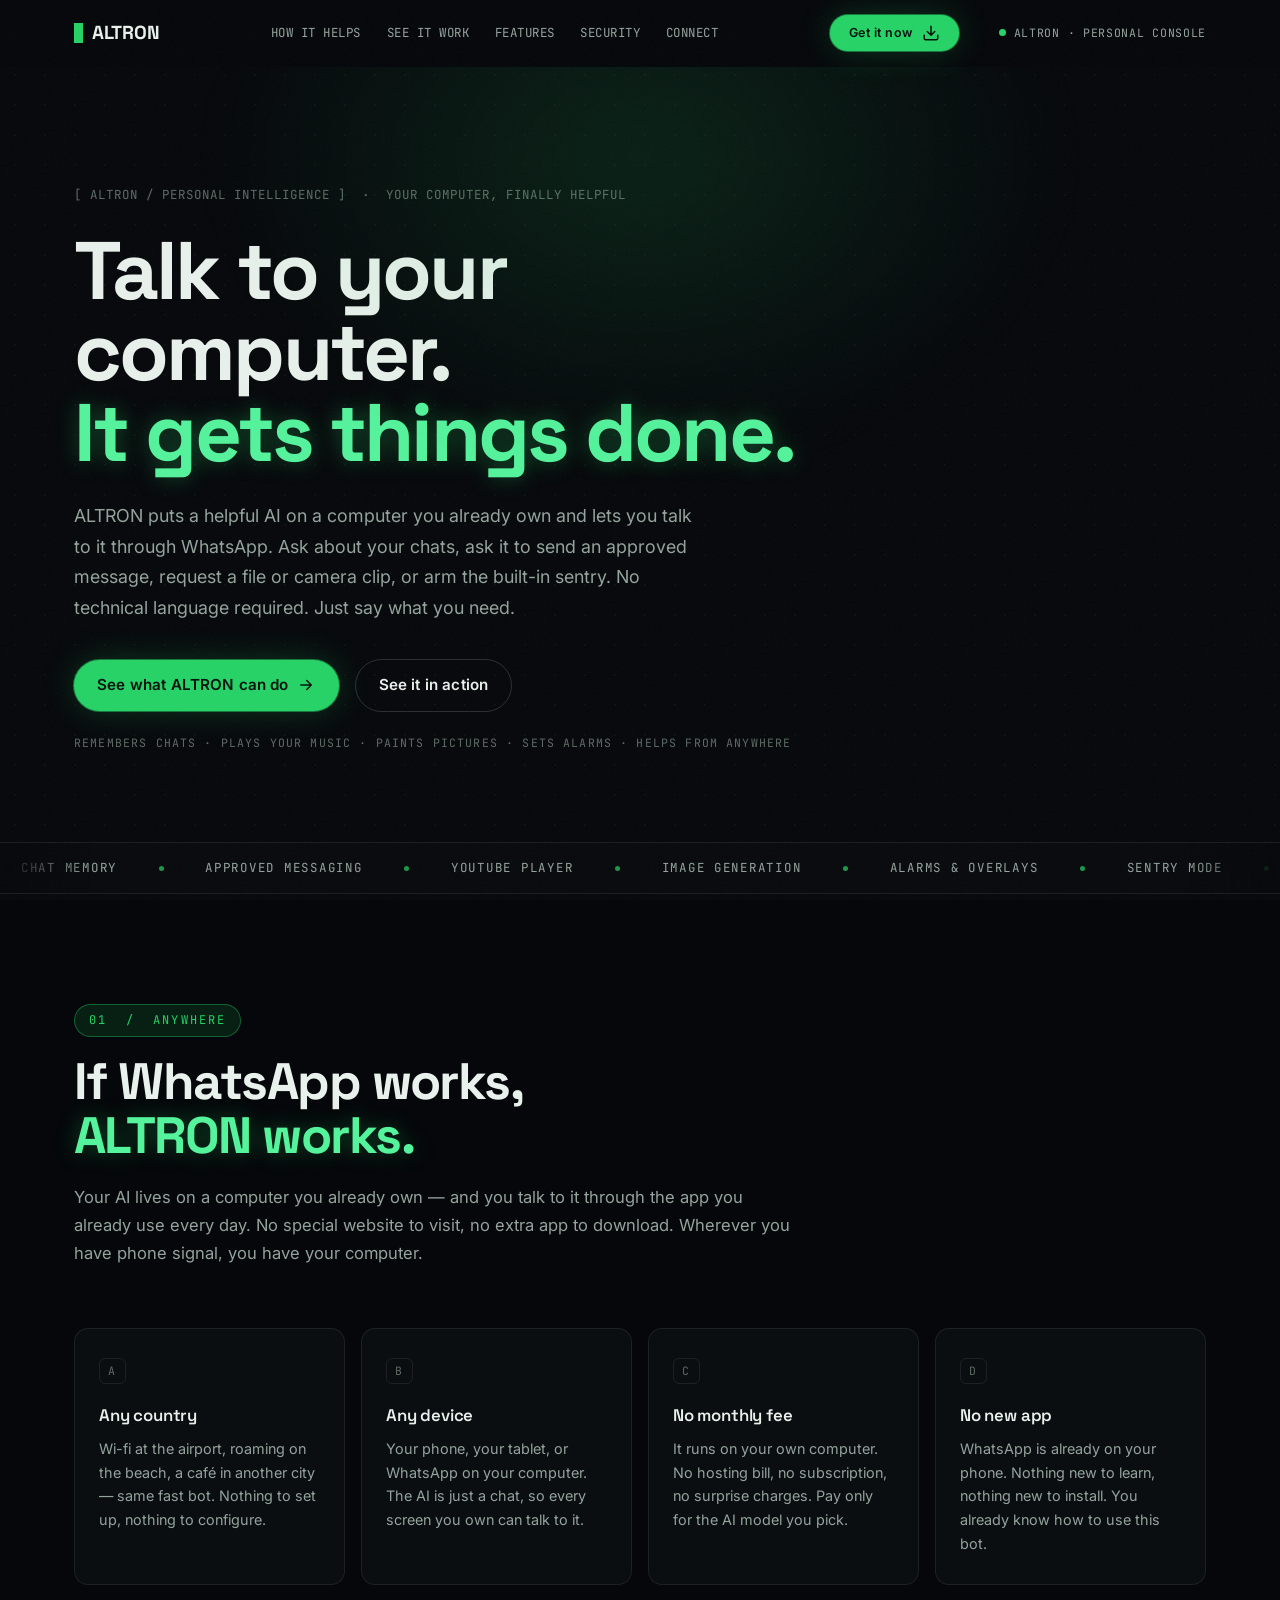
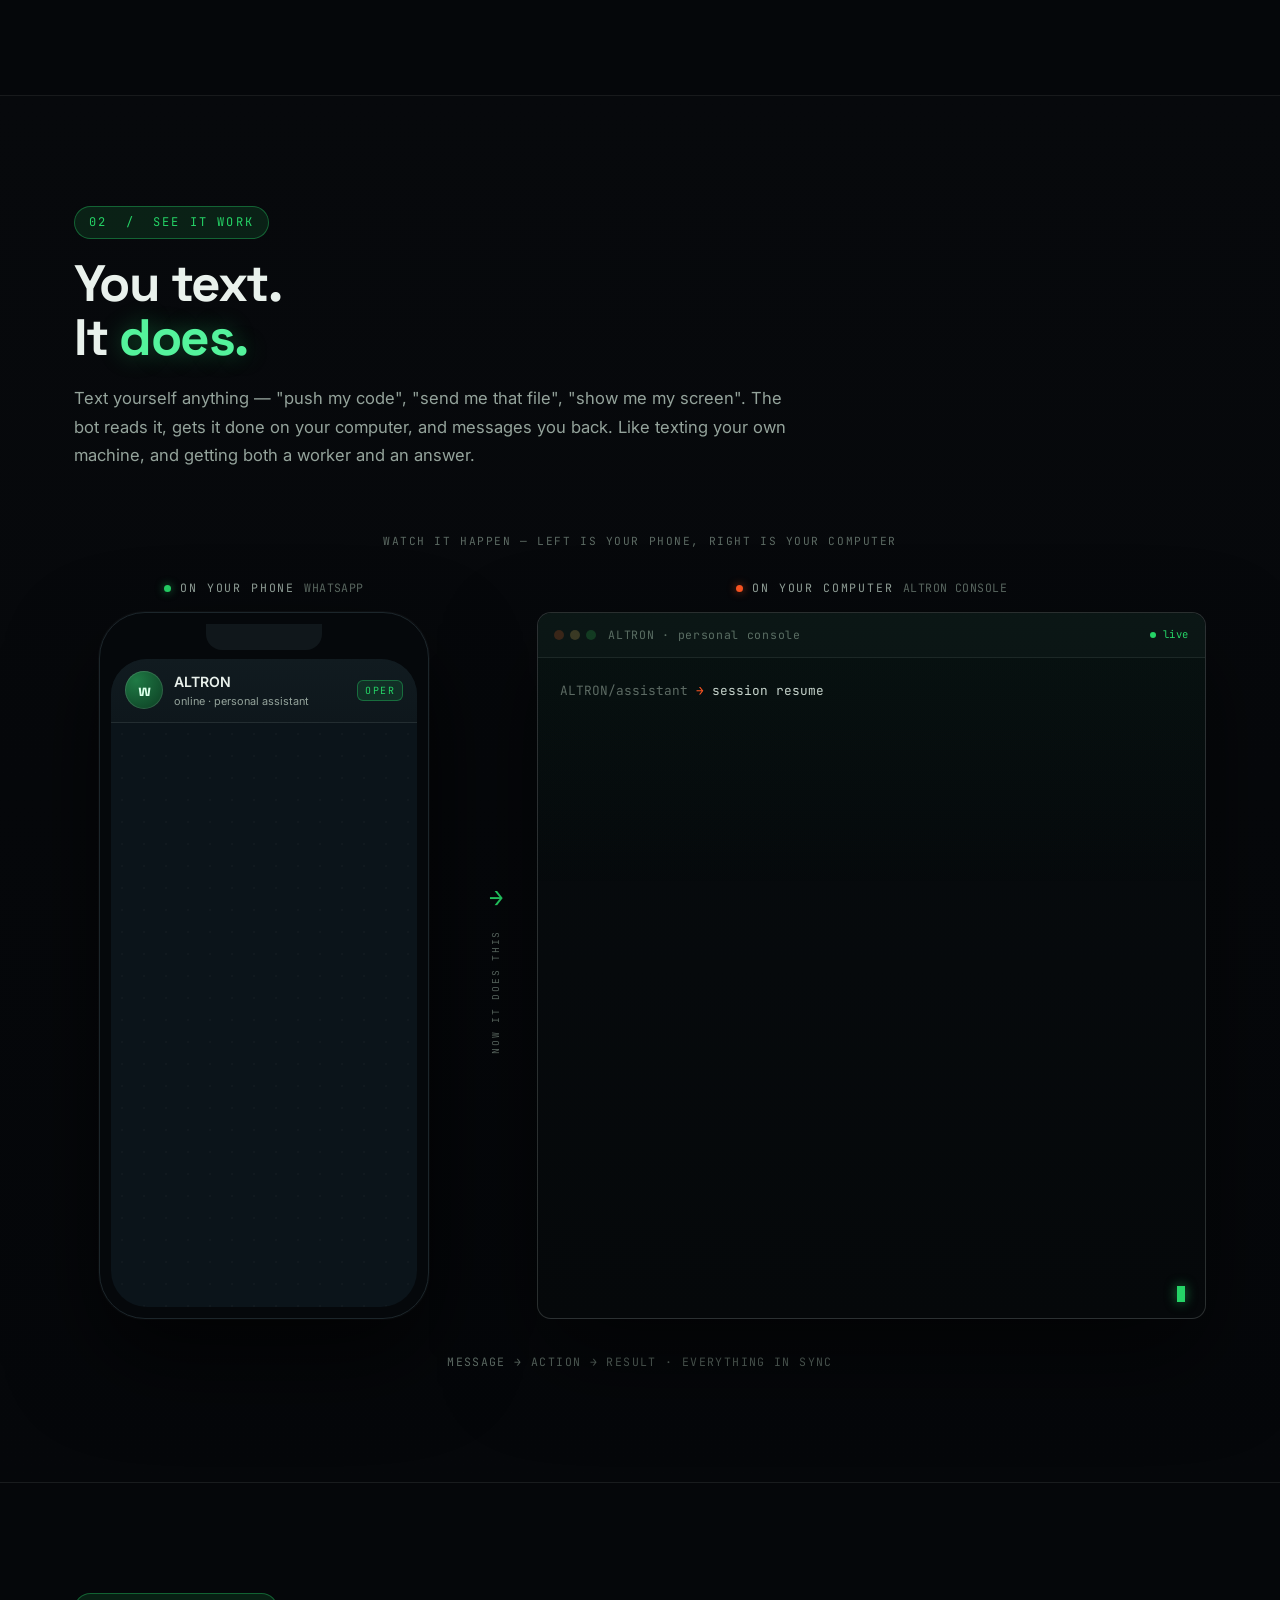
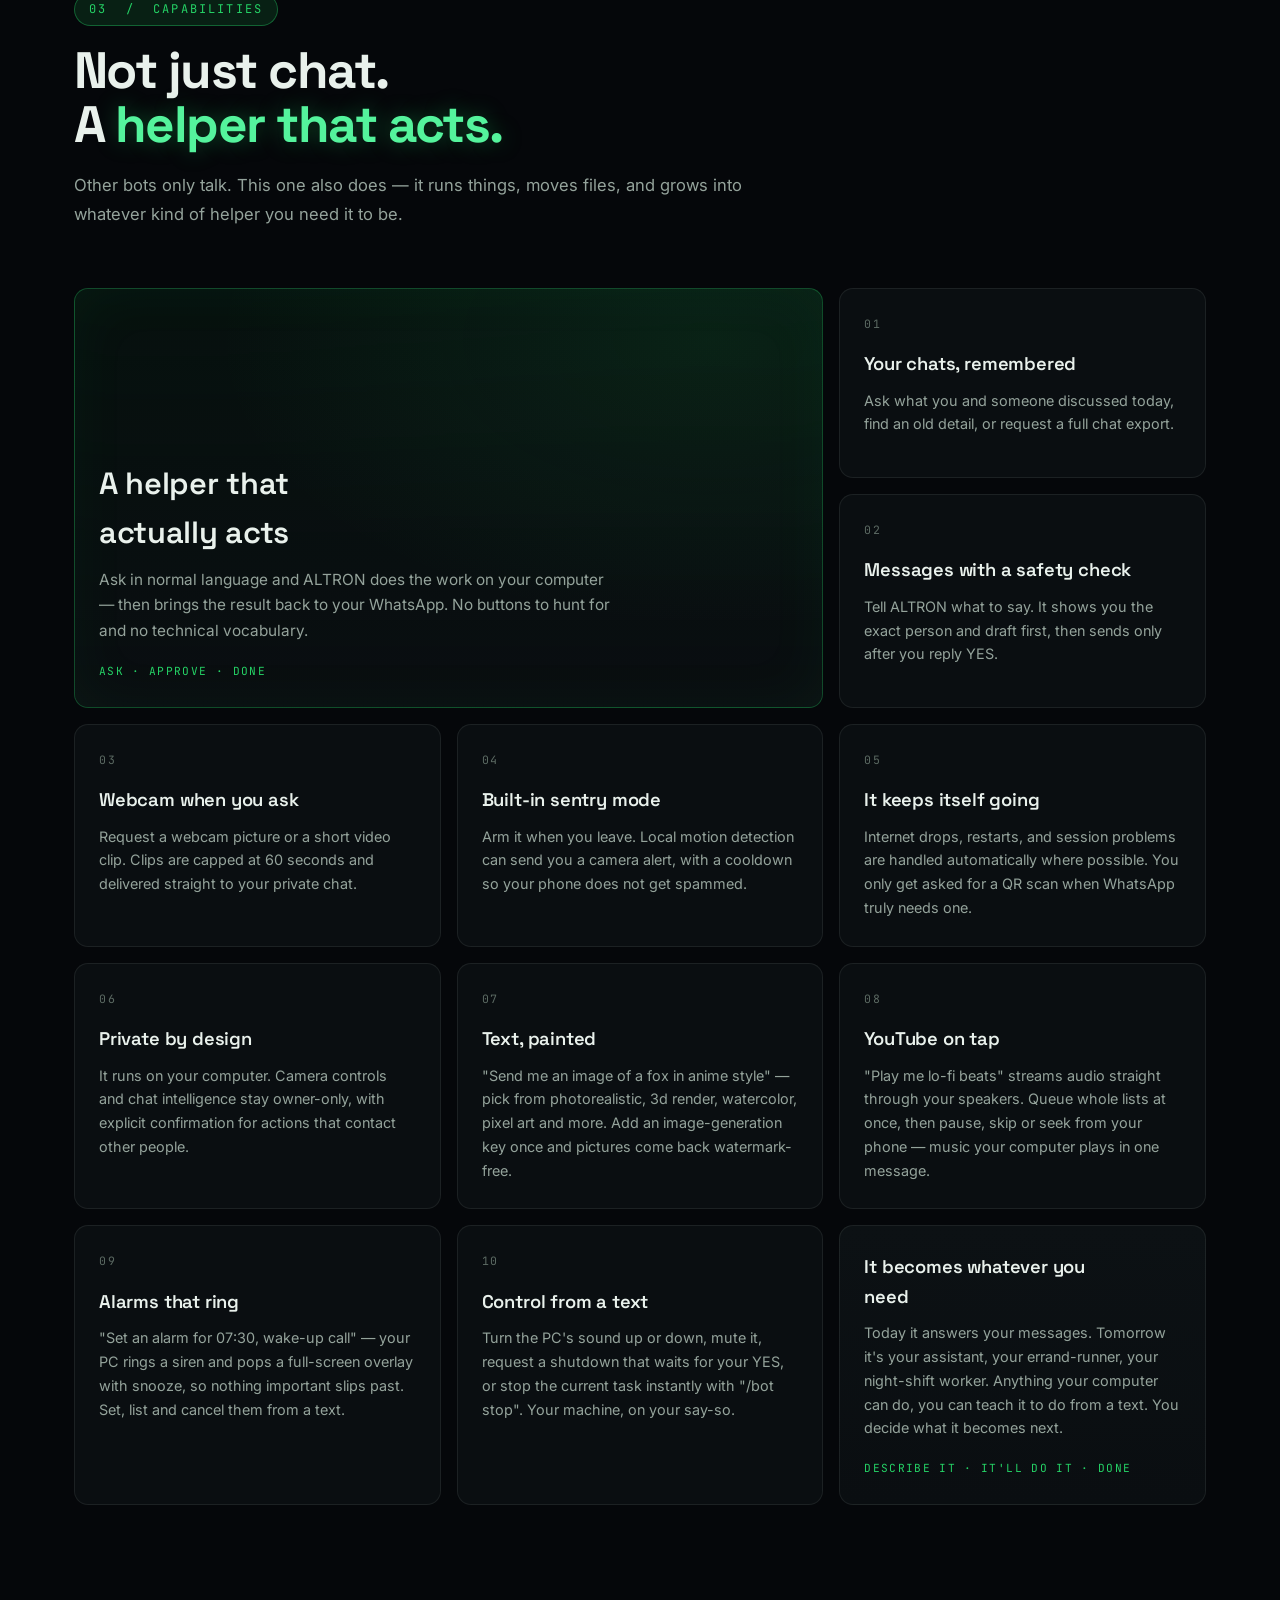
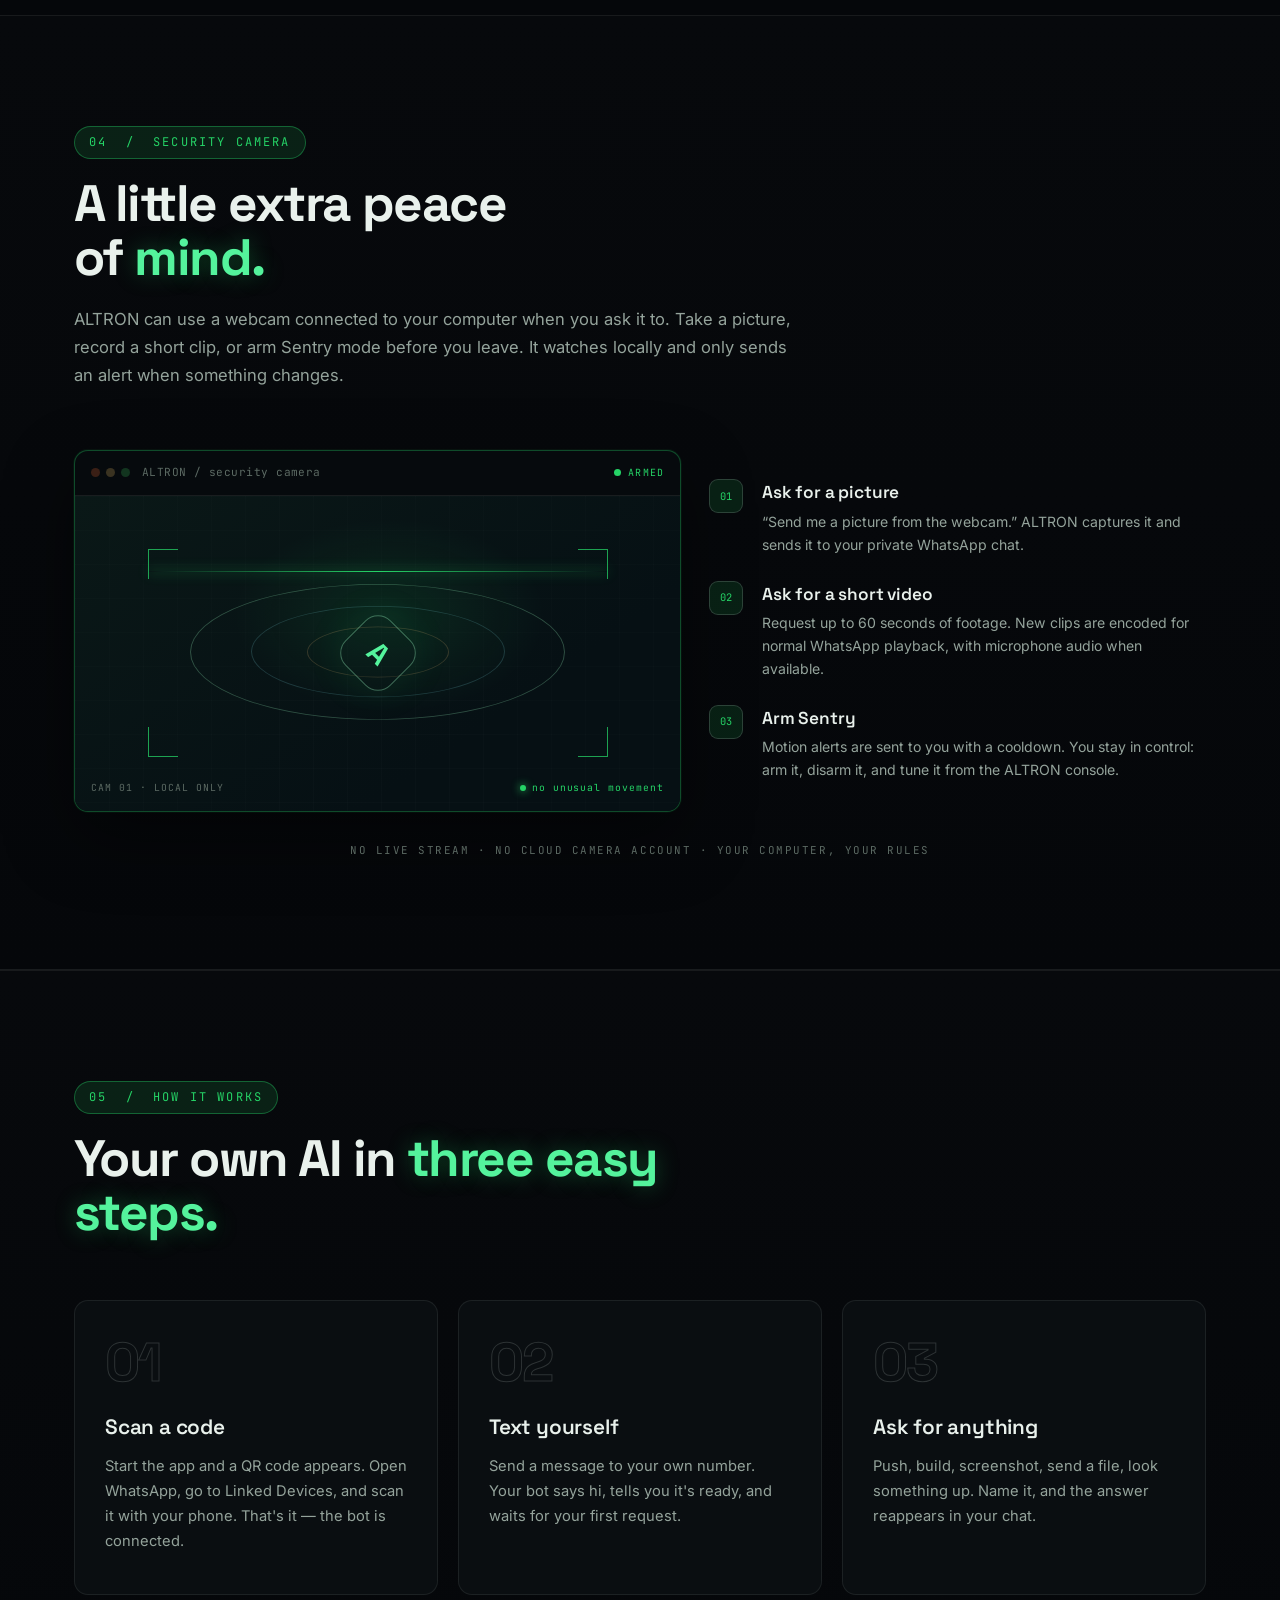
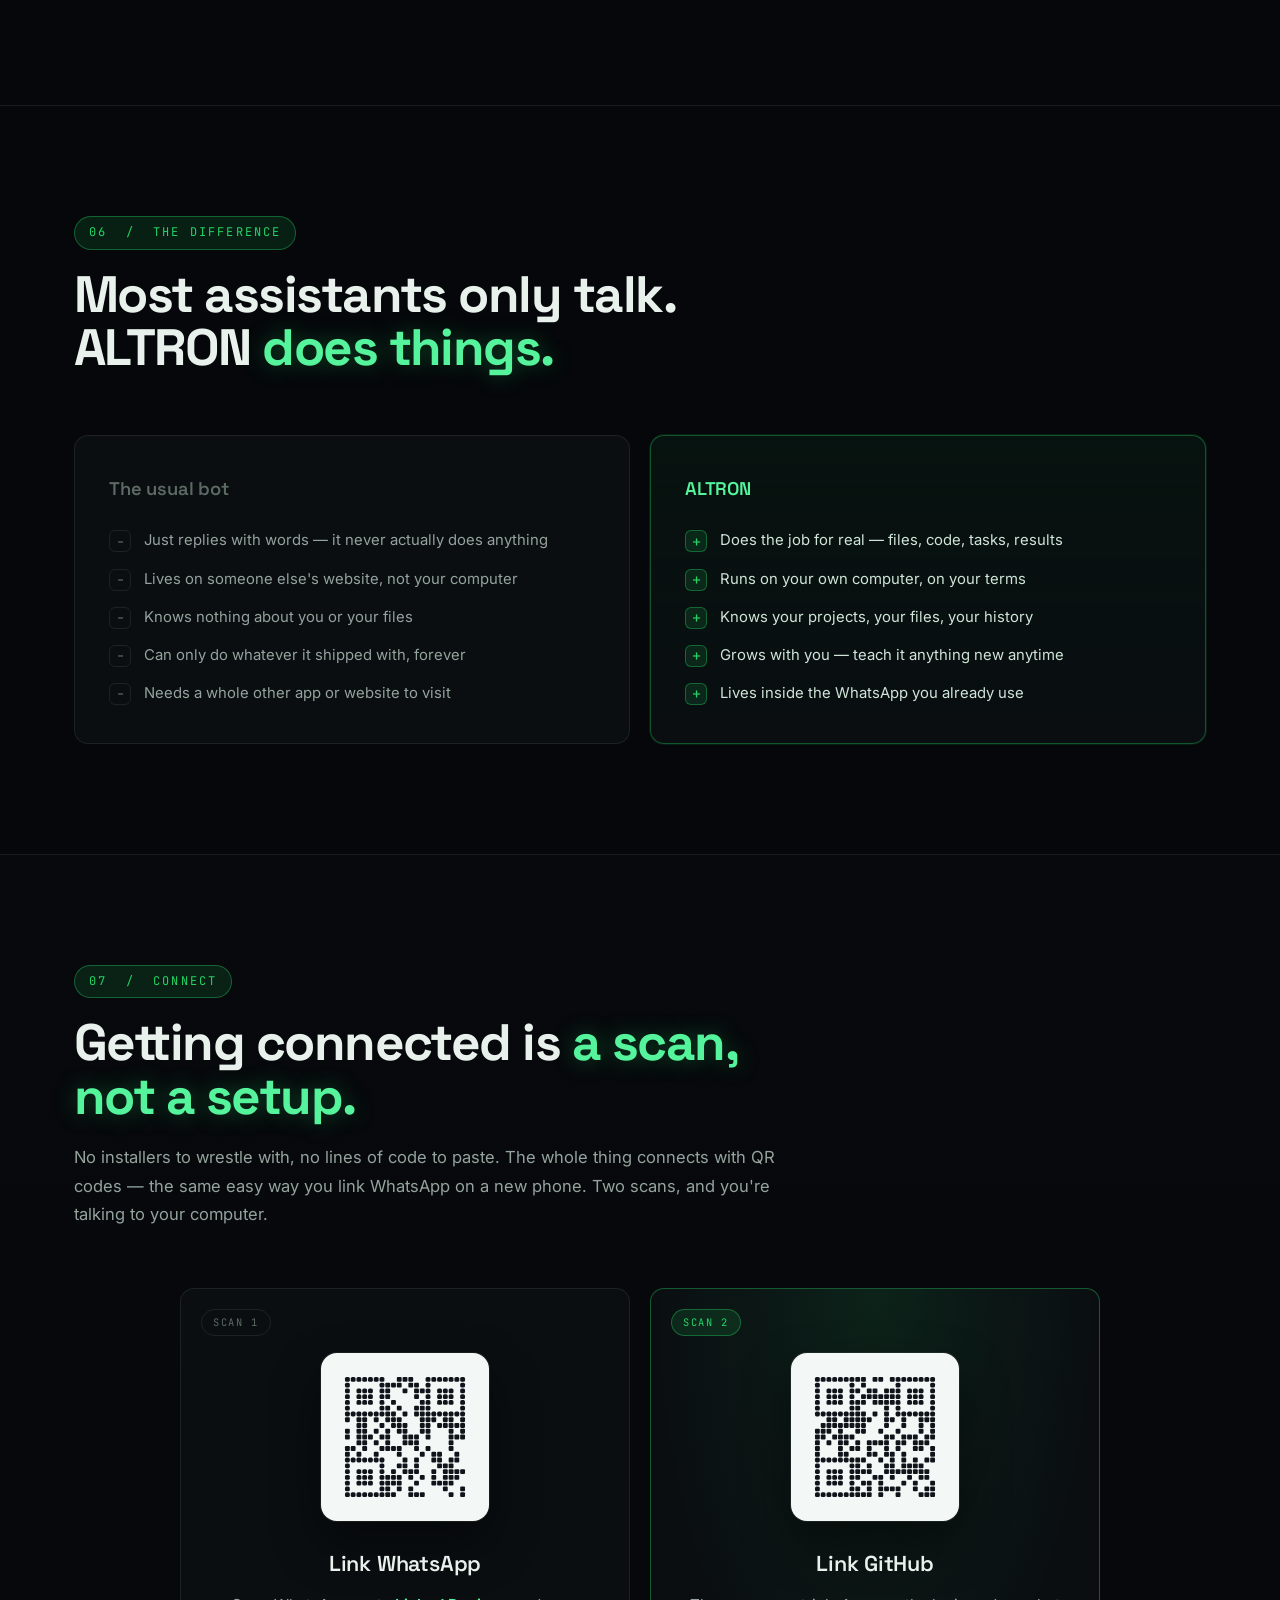
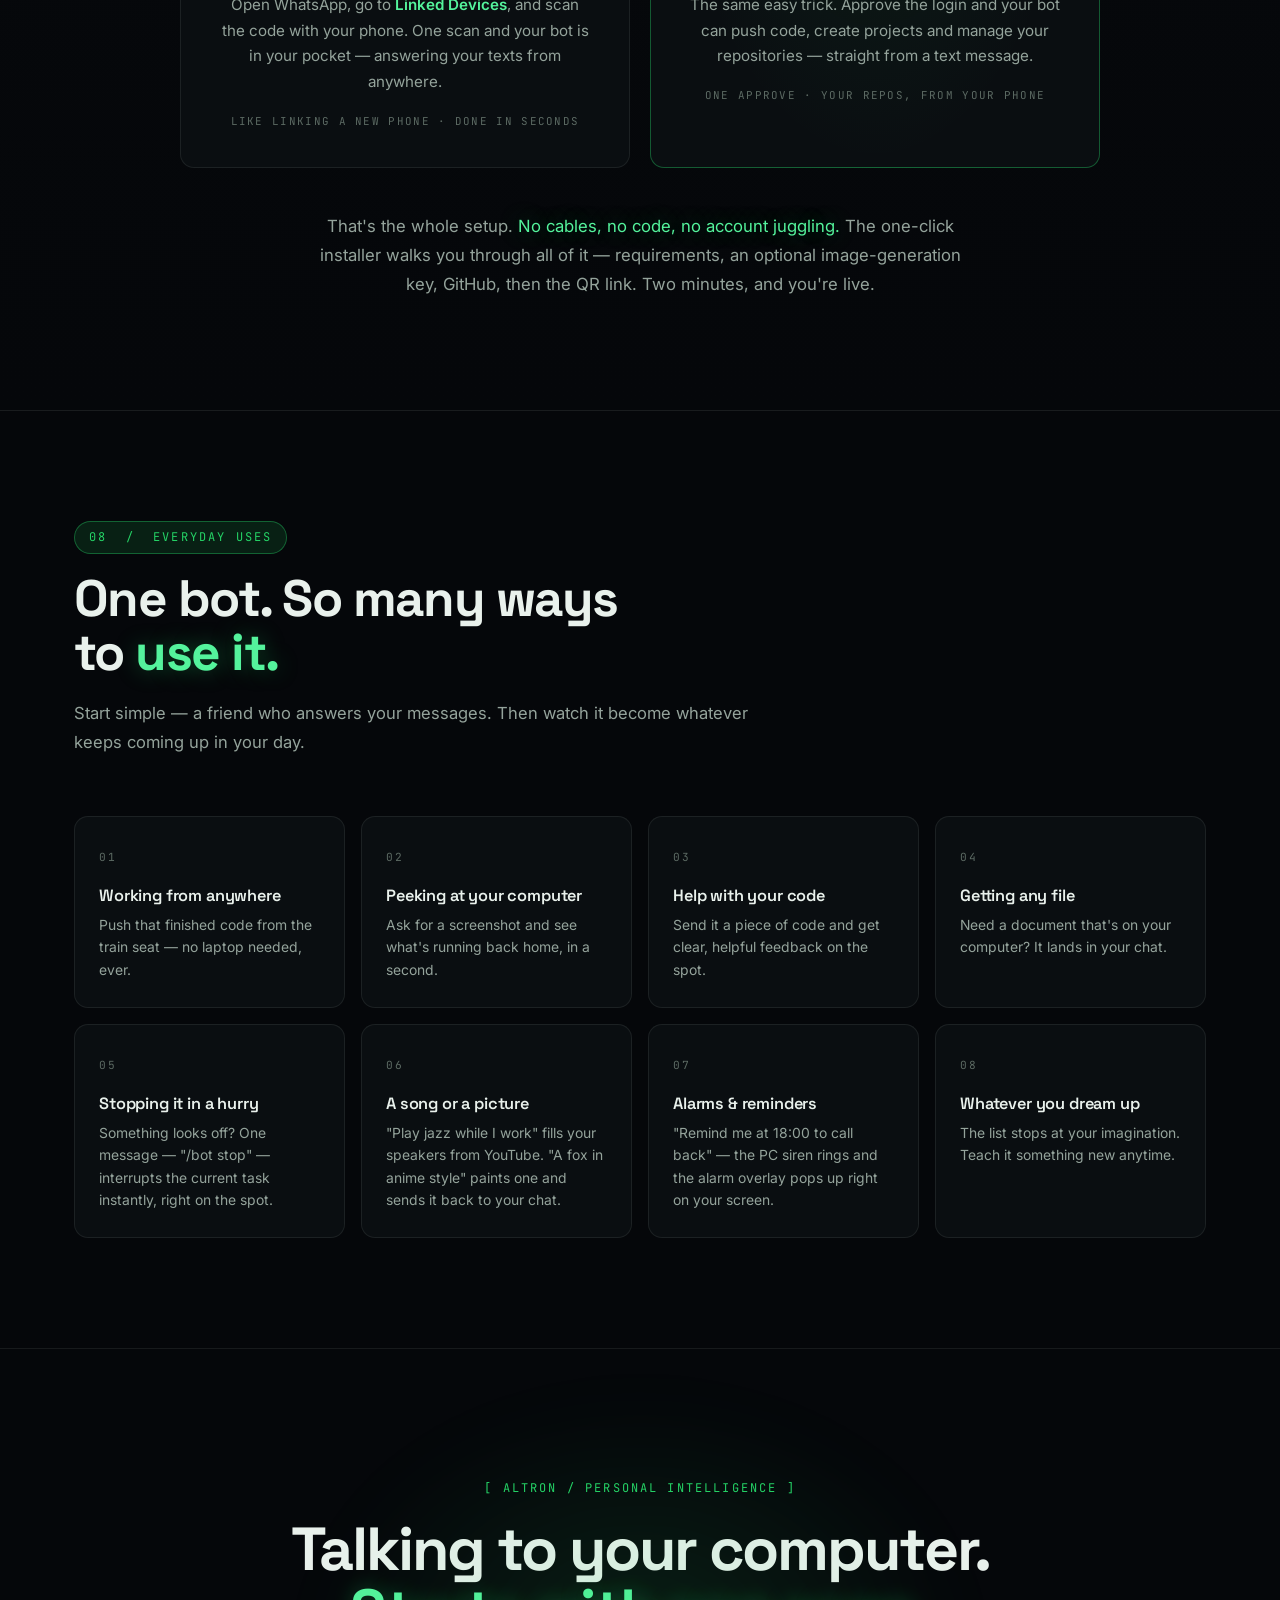
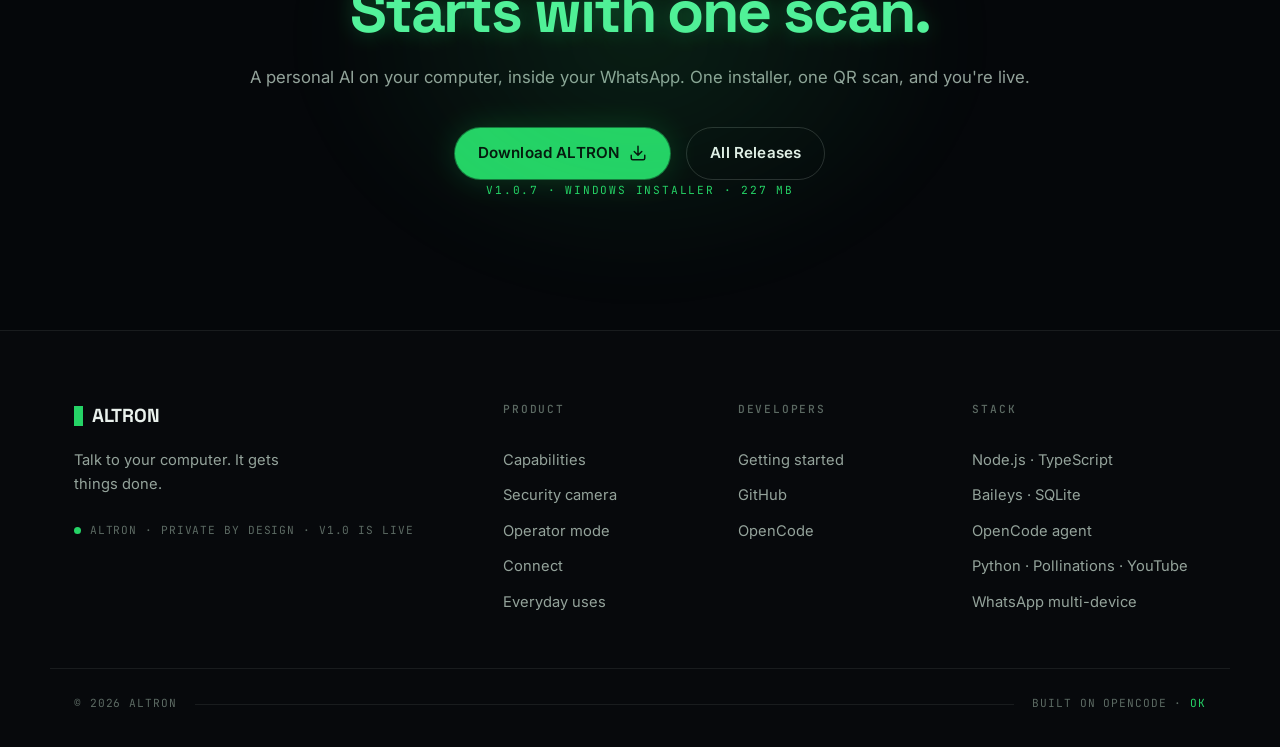
==== commit 278de196: "Fix smoke refresh, mobile smoke, requirements text, header CTA button" ====
--- a/index.html
+++ b/index.html
@@ -32,6 +32,9 @@
       <a href="#security" class="nav-link">security</a>
       <a href="#connect" class="nav-link">connect</a>
     </nav>
+    <a href="download/" class="btn btn-primary header-cta">Get it now
+      <svg class="icon" viewBox="0 0 24 24" fill="none" stroke="currentColor" stroke-width="2" stroke-linecap="round" stroke-linejoin="round" aria-hidden="true"><path d="M21 15v4a2 2 0 01-2 2H5a2 2 0 01-2-2v-4M7 10l5 5 5-5M12 15V3"/></svg>
+    </a>
     <div class="header-status" title="Agent running on your machine">
       <span class="status-dot" aria-hidden="true"></span>
        <span class="status-text">ALTRON &middot; personal console</span>
@@ -56,7 +59,7 @@
          technical language required. Just say what you need.
       </p>
       <div class="hero-cta">
-        <a href="#capabilities" class="btn btn-primary">
+        <a href="download/" class="btn btn-primary">
            See what ALTRON can do
           <svg class="icon" viewBox="0 0 24 24" fill="none" stroke="currentColor" stroke-width="2" stroke-linecap="round" stroke-linejoin="round" aria-hidden="true"><path d="M5 12h14M13 6l6 6-6 6"/></svg>
         </a>
@@ -514,7 +517,7 @@
       <h2 class="cta-title">Talking to your computer.<br><span class="green">Starts with one scan.</span></h2>
       <p class="cta-sub">A personal AI on your computer, inside your WhatsApp. One installer, one QR scan, and you're live.</p>
       <div class="hero-cta" style="justify-content:center;margin-bottom:24px">
-        <a href="https://github.com/thenetworK1NG/ALTRON/releases/download/v1.0.7/ALTRON-Setup-1.0.7.exe" class="btn btn-primary">
+        <a href="download/" class="btn btn-primary">
           Download ALTRON
           <svg class="icon" viewBox="0 0 24 24" fill="none" stroke="currentColor" stroke-width="2" stroke-linecap="round" stroke-linejoin="round" aria-hidden="true"><path d="M21 15v4a2 2 0 01-2 2H5a2 2 0 01-2-2v-4M7 10l5 5 5-5M12 15V3"/></svg>
         </a>
--- a/css/style.css
+++ b/css/style.css
@@ -113,6 +113,7 @@
   70%{box-shadow:0 0 0 9px rgba(37,211,102,0)}
   100%{box-shadow:0 0 0 0 rgba(37,211,102,0)}
 }
+.header-cta{margin-left:auto;padding:.5rem 1.2rem;font-size:.78rem;letter-spacing:.04em}
 
 .hero{position:relative;padding:118px 0 90px;overflow:hidden}
 .hero-glow{
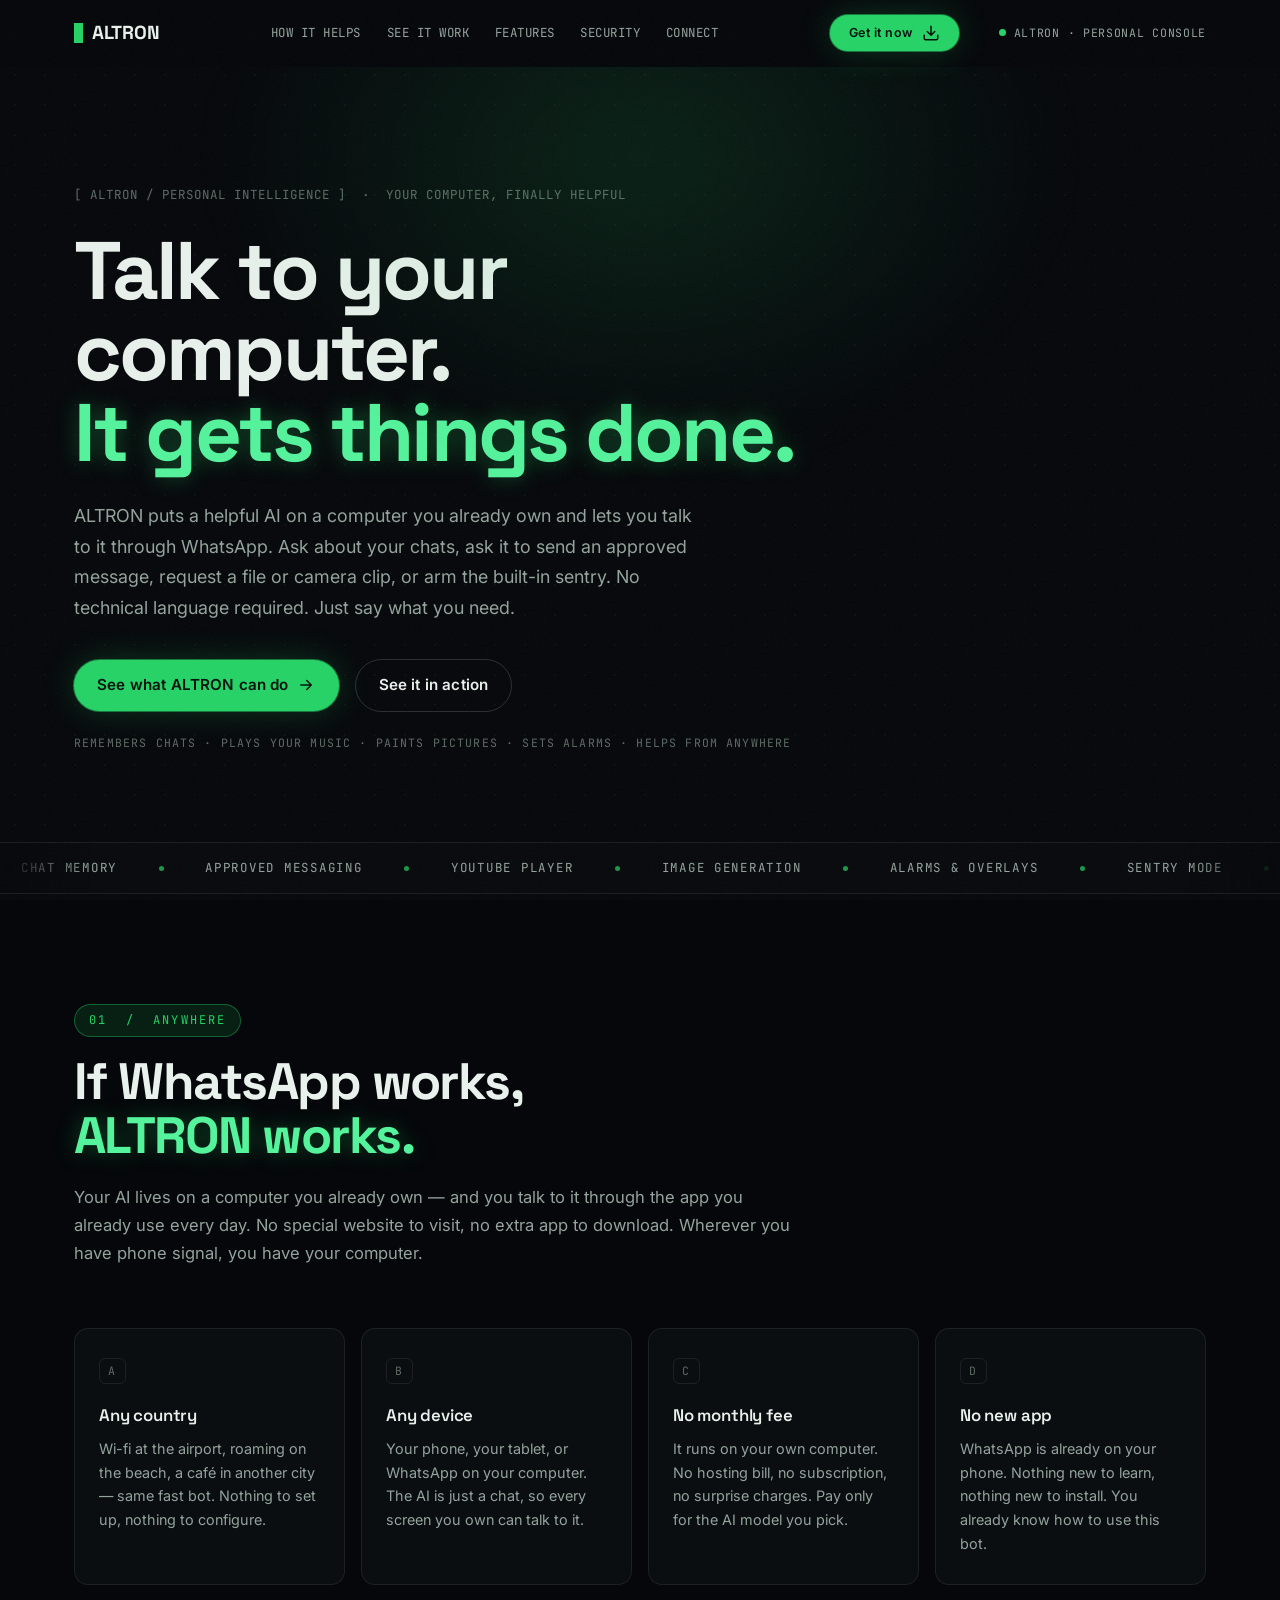
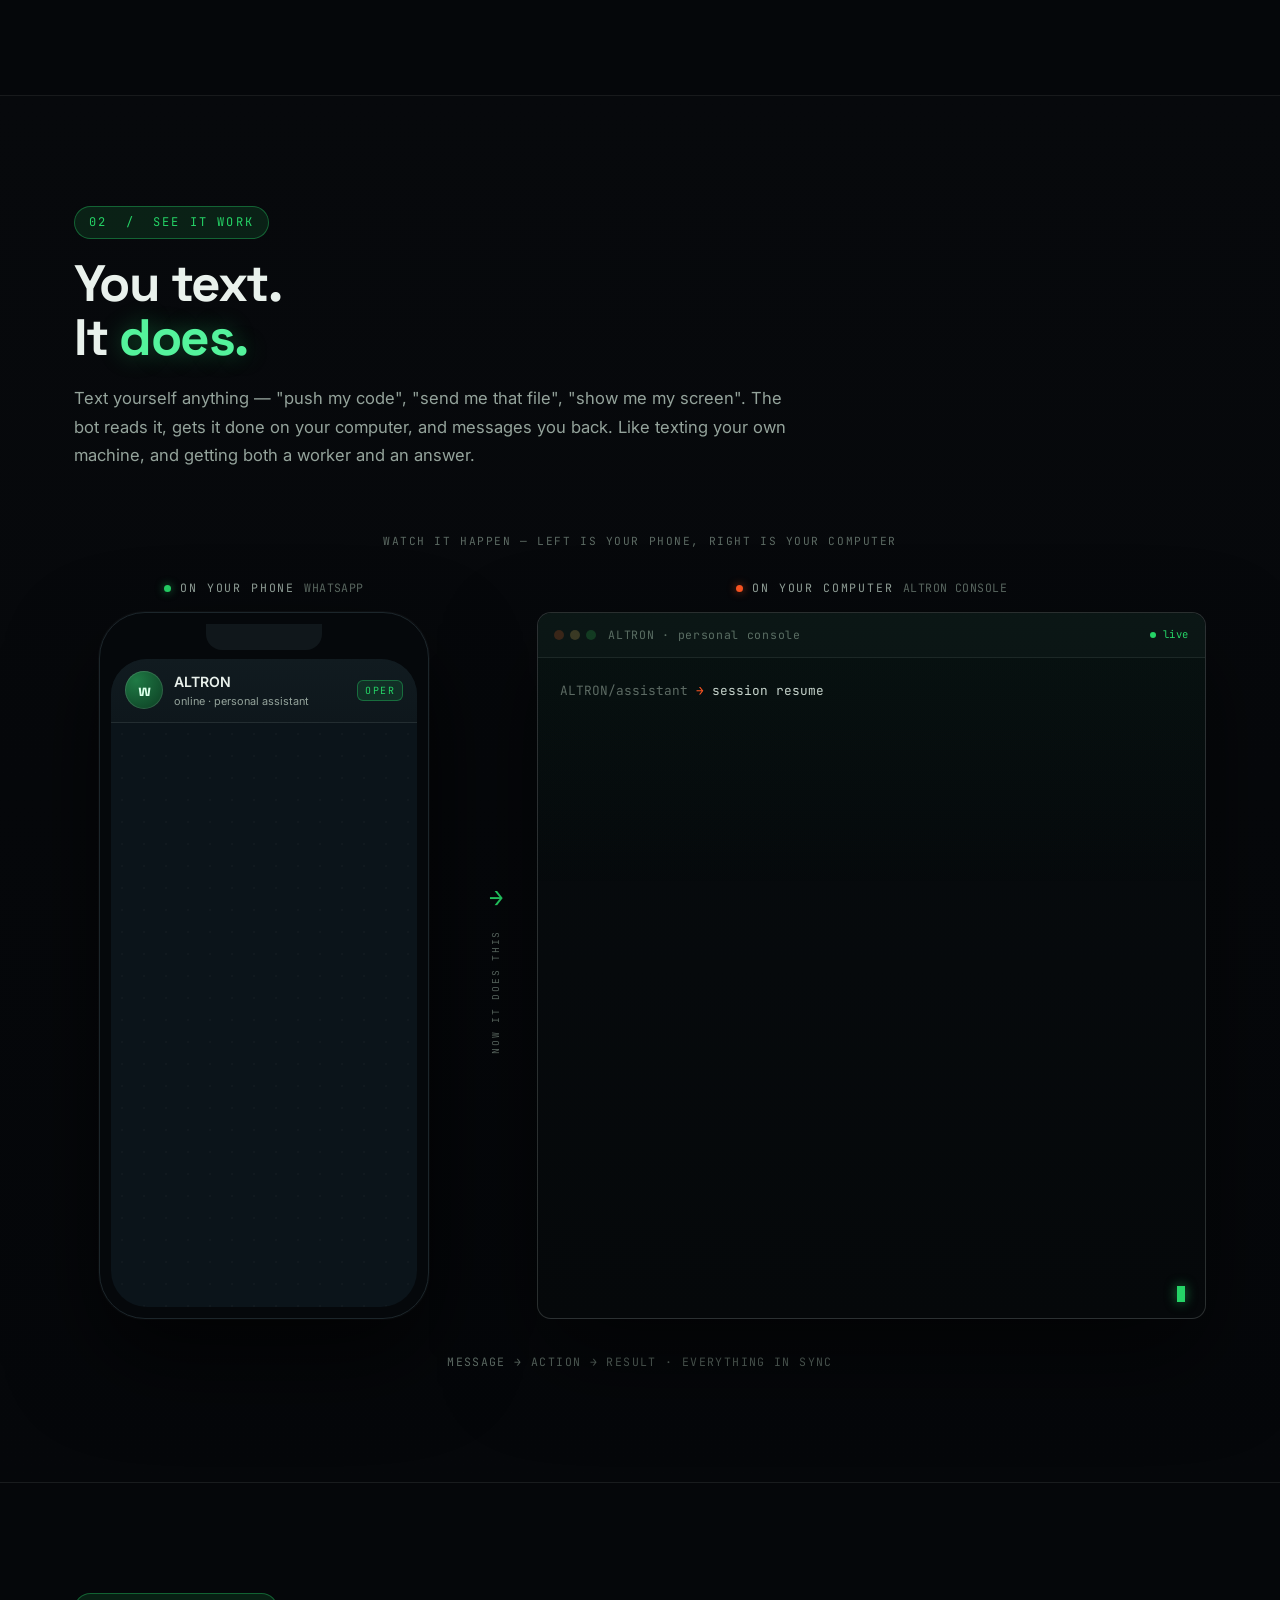
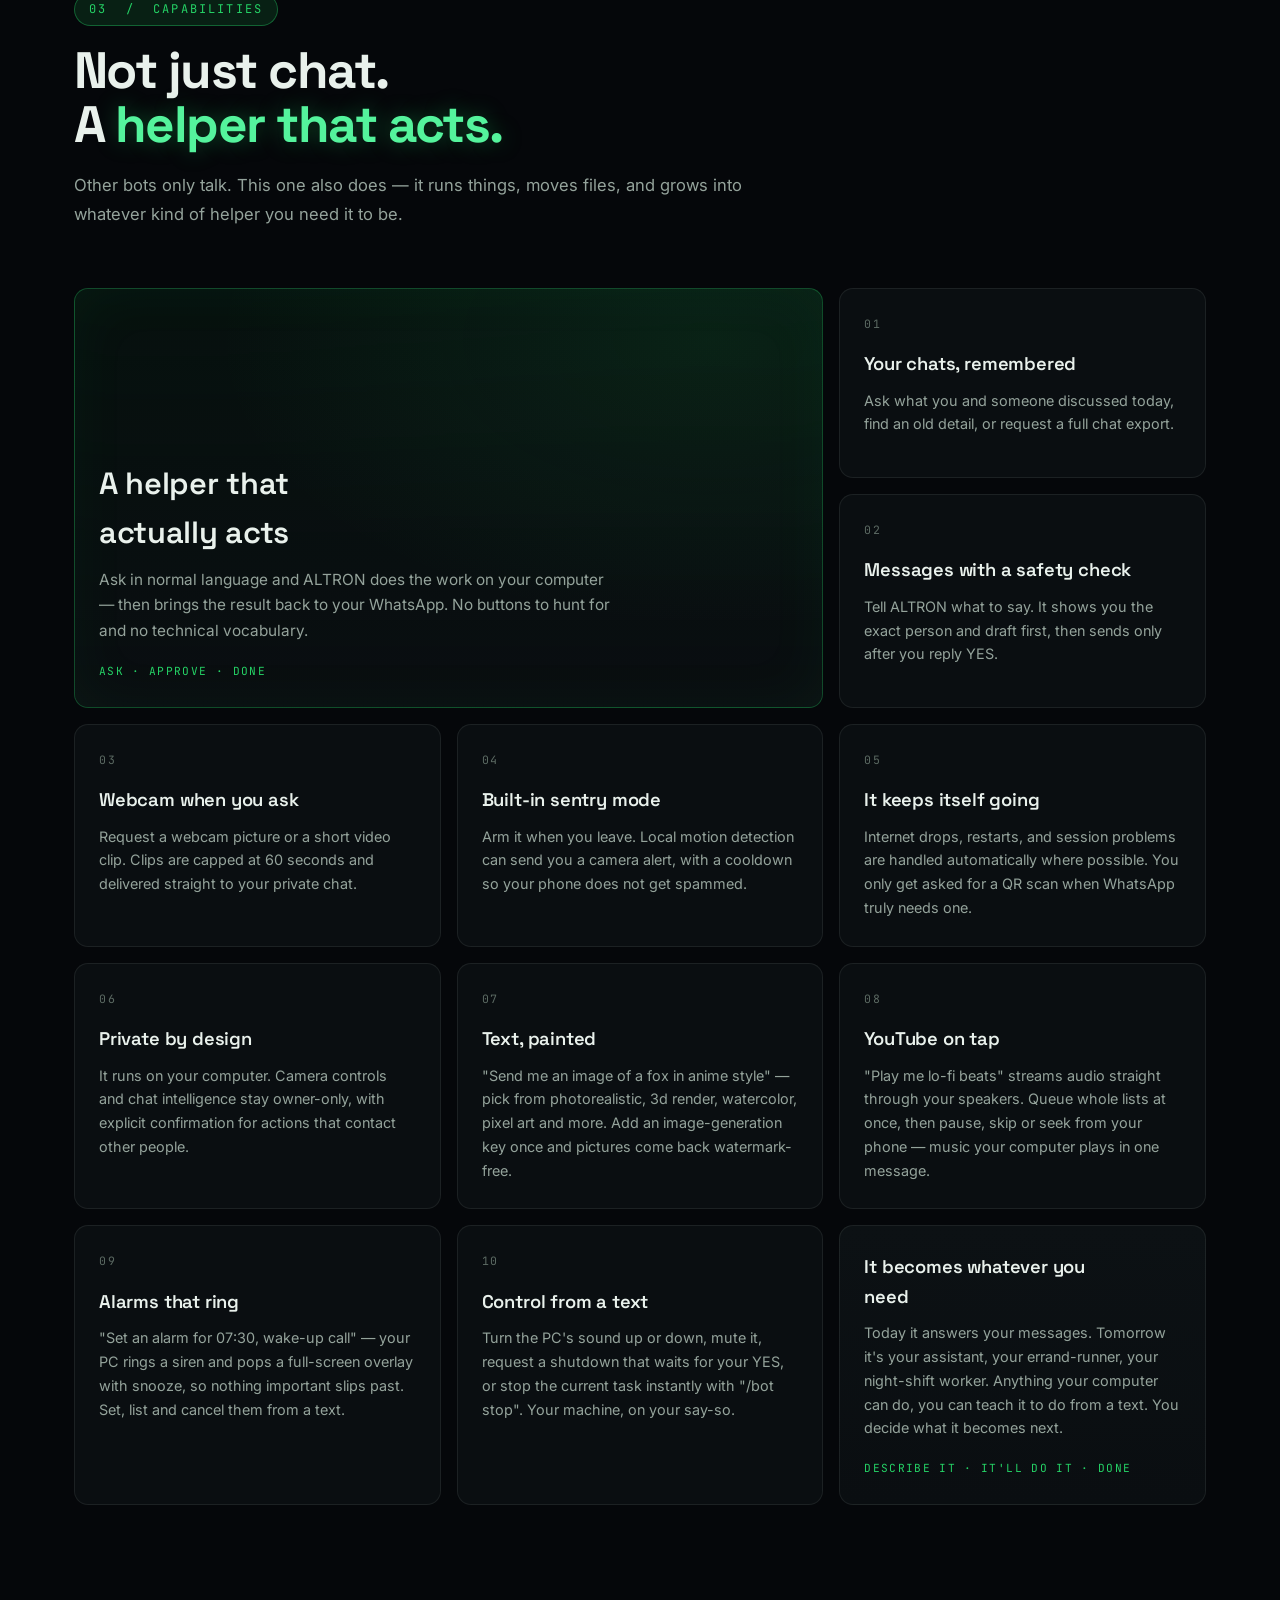
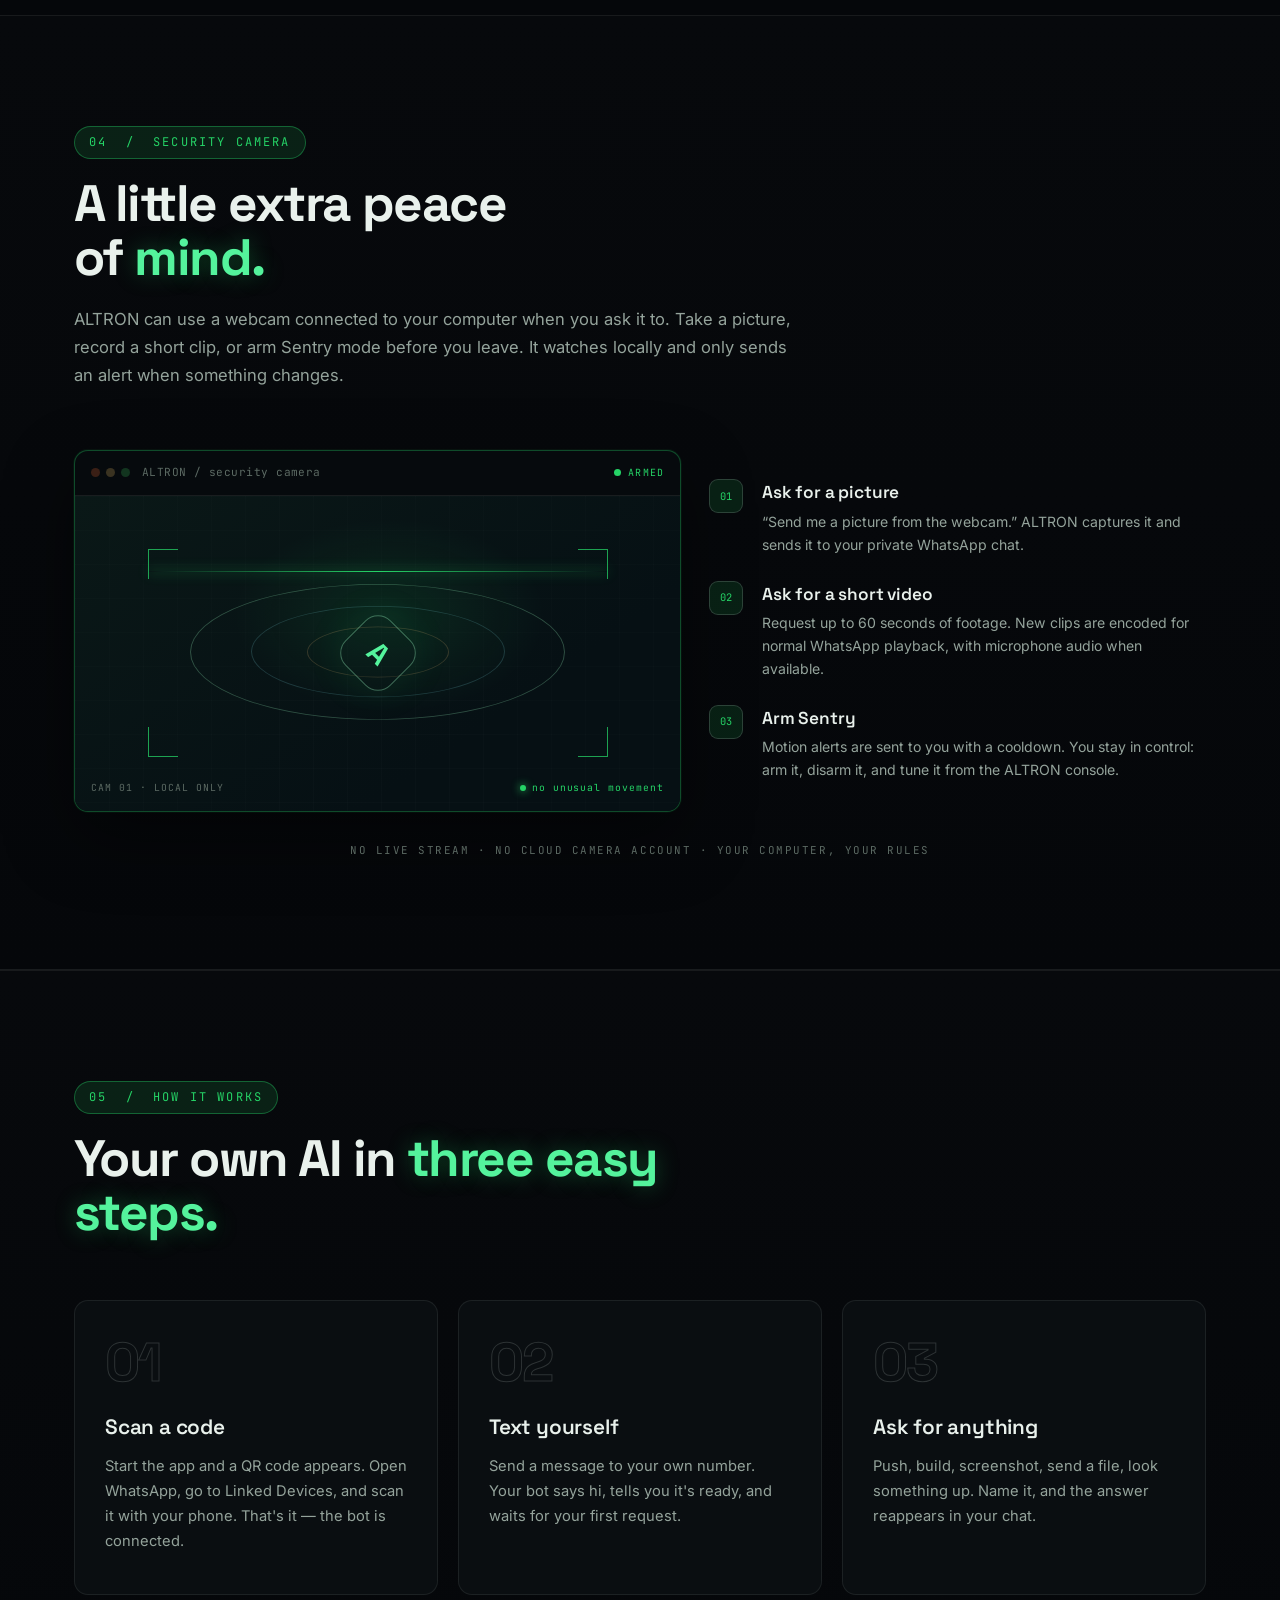
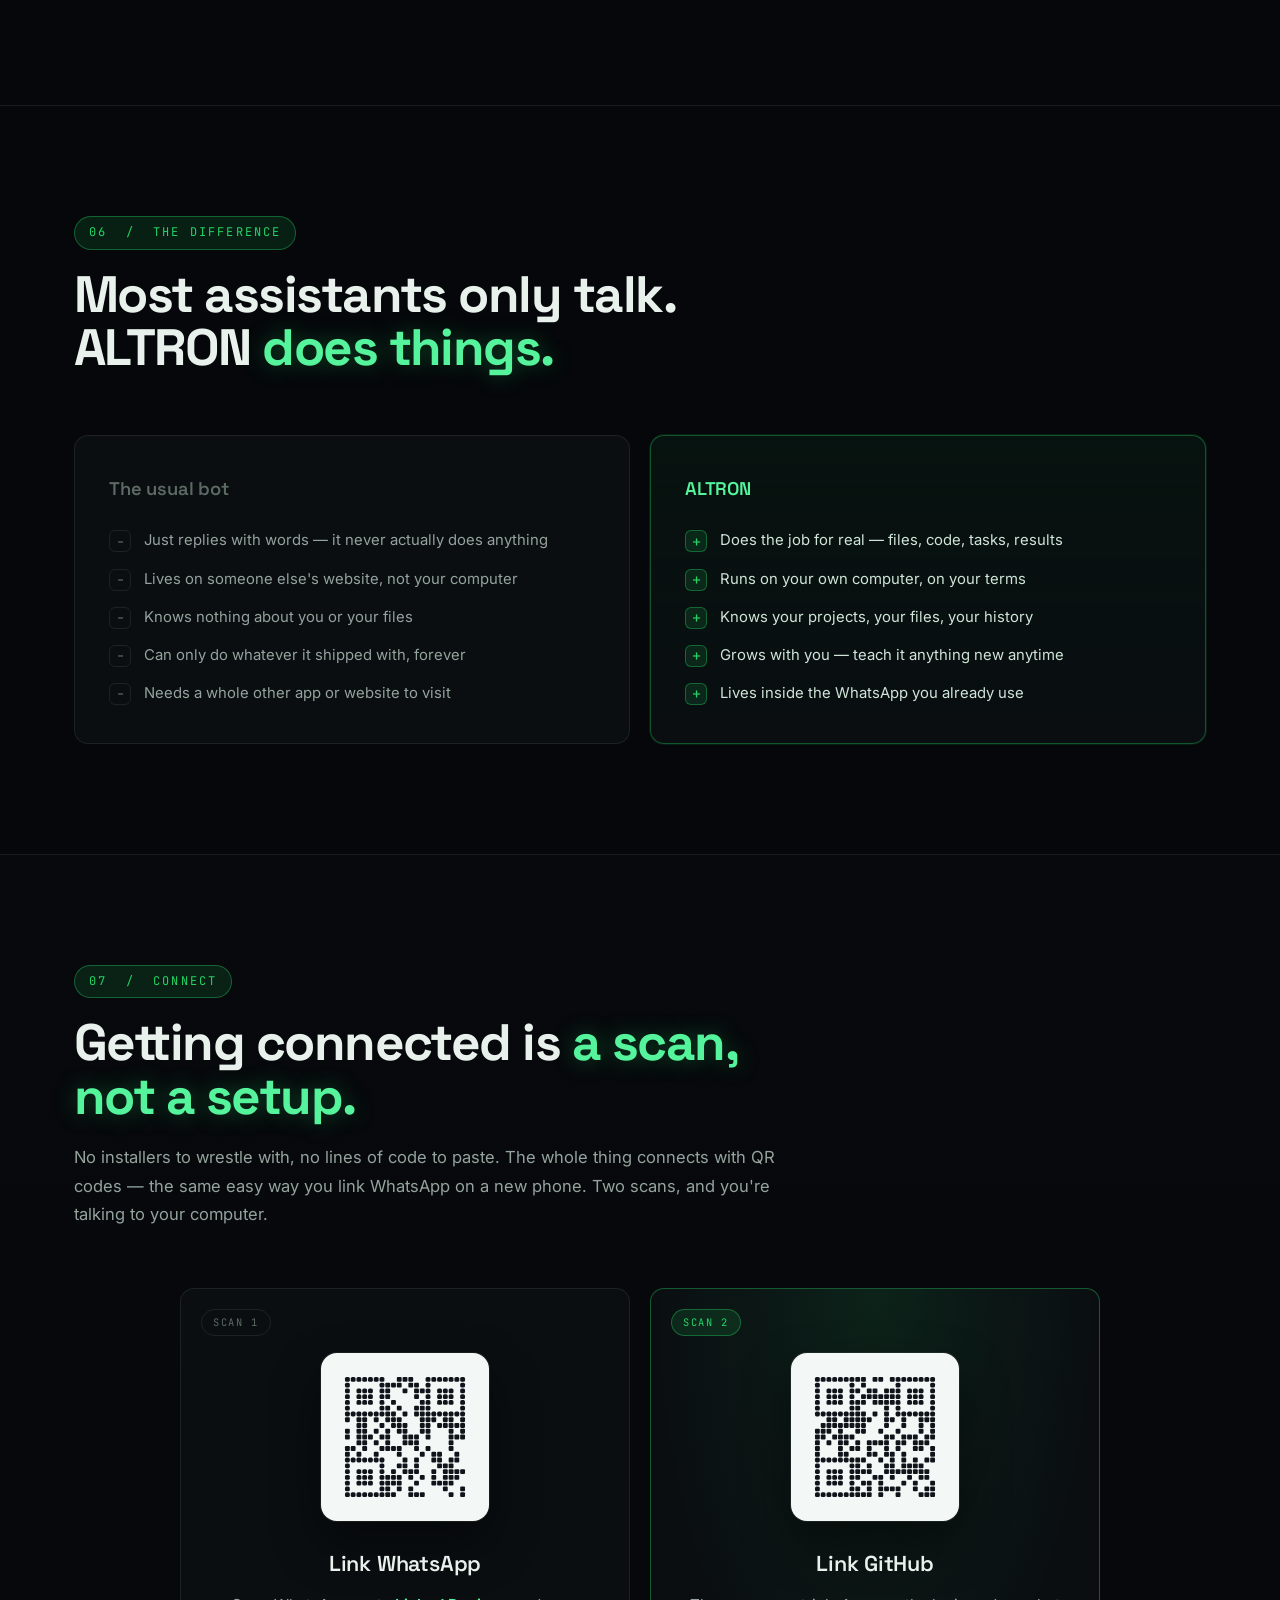
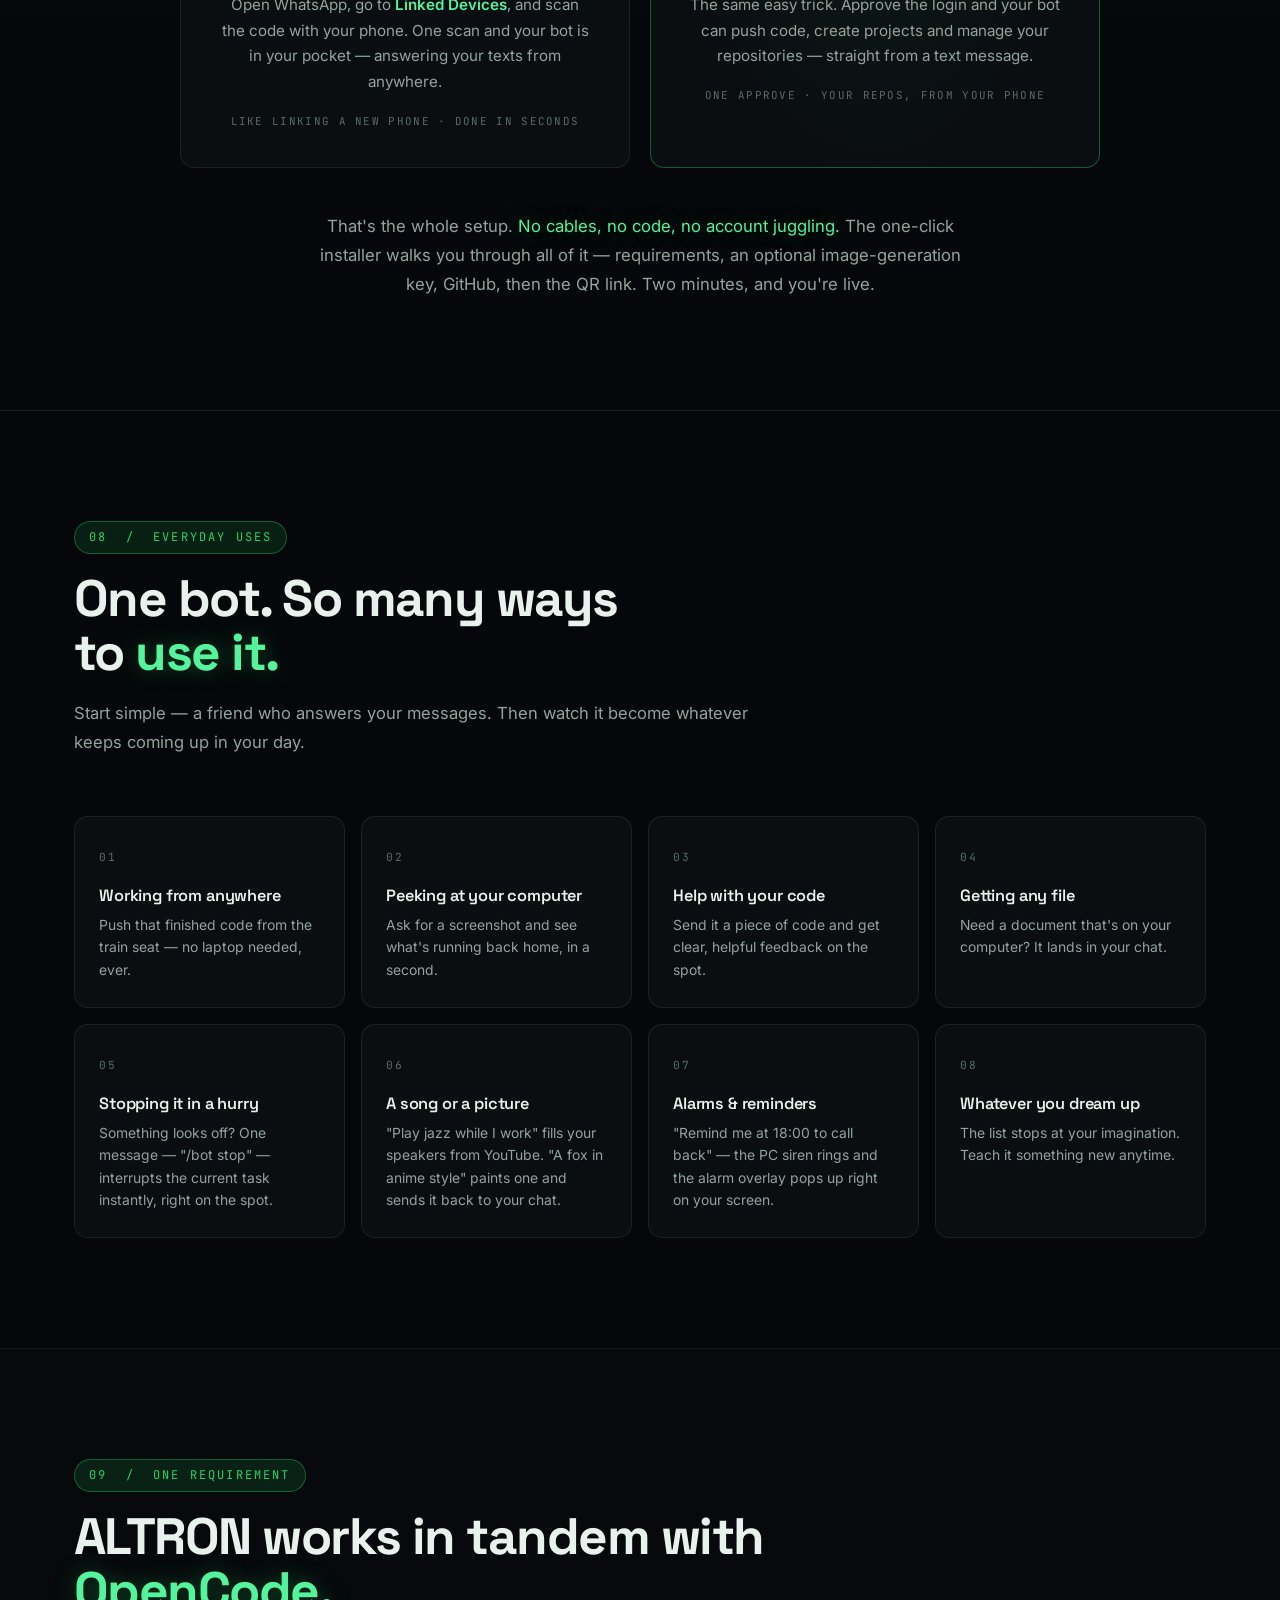
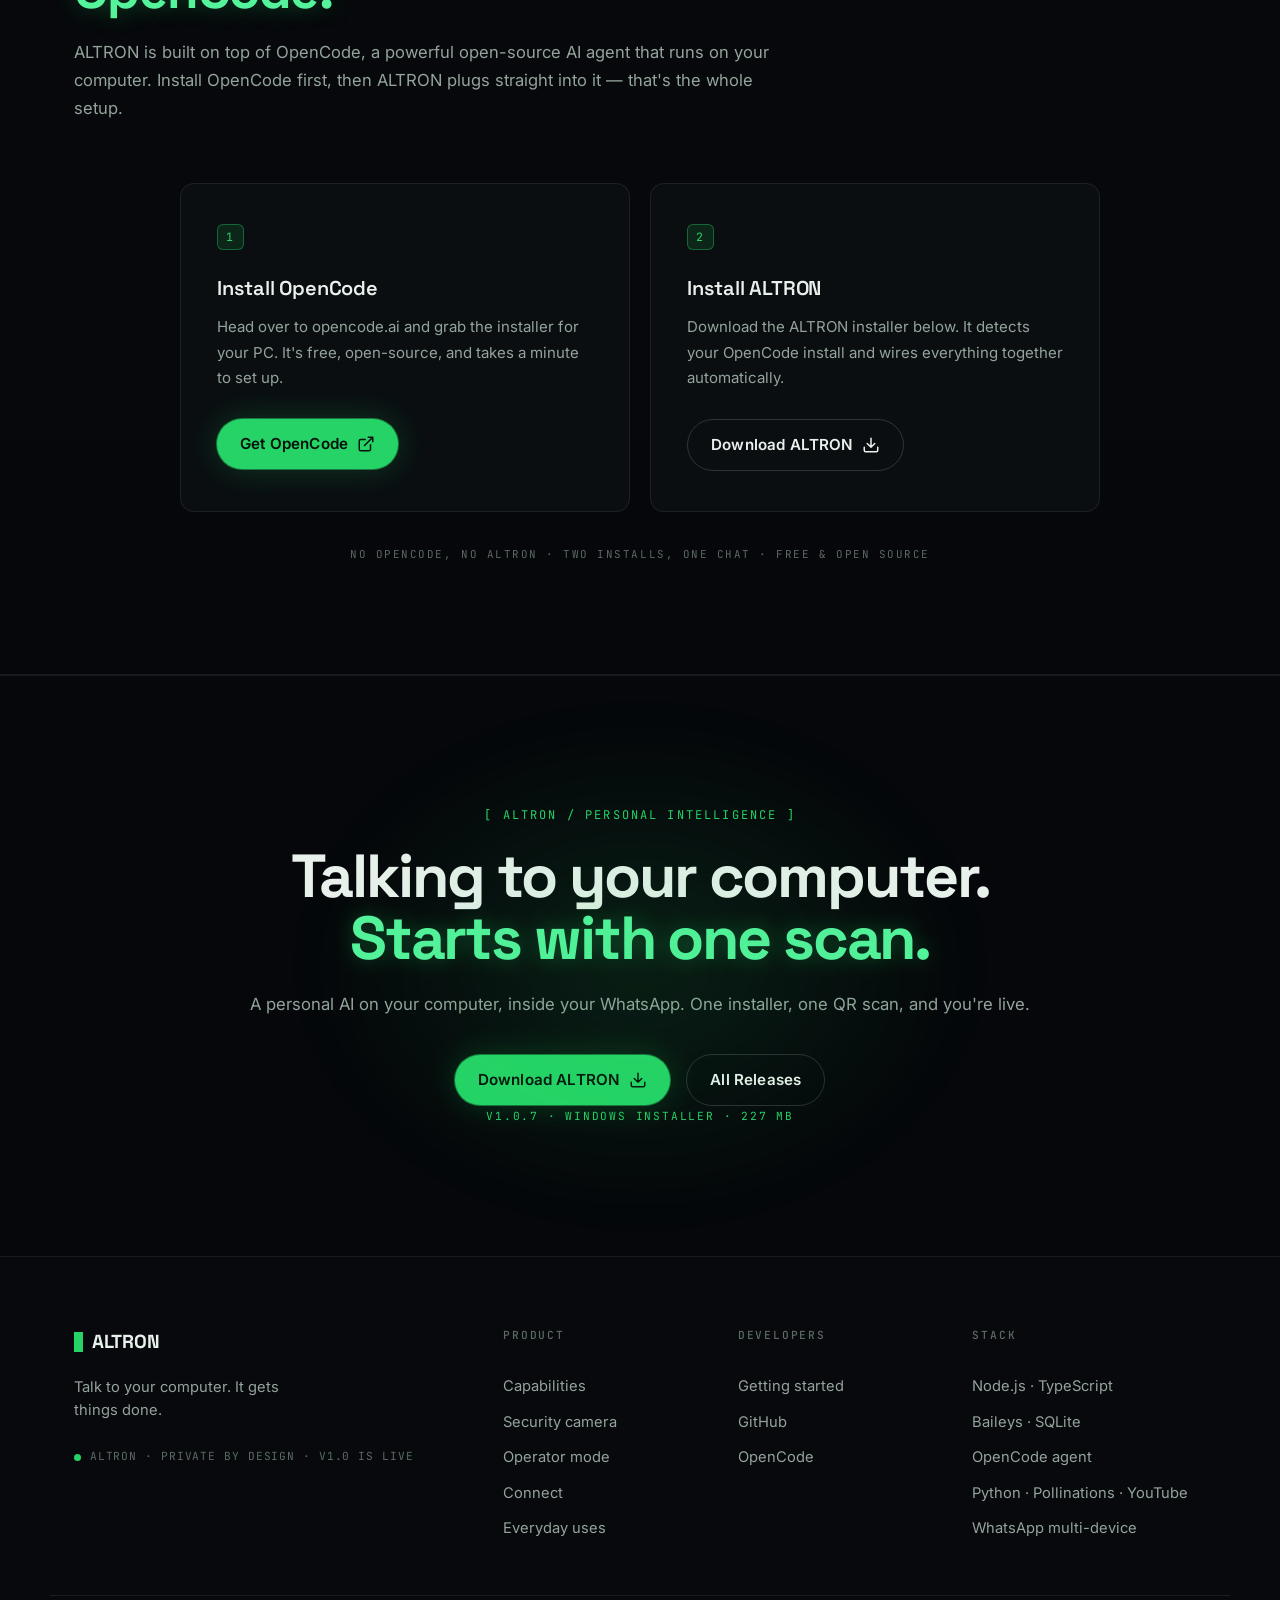
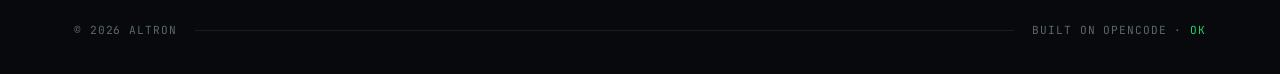
==== commit bfcc1e58: "Add OpenCode requirement section to landing page" ====
--- a/index.html
+++ b/index.html
@@ -510,6 +510,42 @@
     </div>
   </section>
 
+  <section id="requirements" class="section section-dark">
+    <div class="container">
+      <div class="section-head" data-reveal>
+        <span class="section-label mono">09 &nbsp;/&nbsp; one requirement</span>
+        <h2 class="section-title">ALTRON works in tandem with<br><span class="green">OpenCode.</span></h2>
+        <p class="section-sub">
+          ALTRON is built on top of OpenCode, a powerful open-source AI agent that
+          runs on your computer. Install OpenCode first, then ALTRON plugs straight
+          into it &mdash; that's the whole setup.
+        </p>
+      </div>
+
+      <div class="req-grid">
+        <article class="req-card" data-reveal>
+          <span class="req-num mono">1</span>
+          <h3 class="req-title">Install OpenCode</h3>
+          <p class="req-text">Head over to opencode.ai and grab the installer for your PC. It's free, open-source, and takes a minute to set up.</p>
+          <a href="https://opencode.ai" target="_blank" rel="noopener" class="btn btn-primary req-link">
+            Get OpenCode
+            <svg class="icon" viewBox="0 0 24 24" fill="none" stroke="currentColor" stroke-width="2" stroke-linecap="round" stroke-linejoin="round" aria-hidden="true"><path d="M18 13v6a2 2 0 01-2 2H5a2 2 0 01-2-2V8a2 2 0 012-2h6M15 3h6v6M10 14L21 3"/></svg>
+          </a>
+        </article>
+        <article class="req-card" data-reveal style="--o:.5">
+          <span class="req-num mono">2</span>
+          <h3 class="req-title">Install ALTRON</h3>
+          <p class="req-text">Download the ALTRON installer below. It detects your OpenCode install and wires everything together automatically.</p>
+          <a href="download/" class="btn btn-ghost req-link">
+            Download ALTRON
+            <svg class="icon" viewBox="0 0 24 24" fill="none" stroke="currentColor" stroke-width="2" stroke-linecap="round" stroke-linejoin="round" aria-hidden="true"><path d="M21 15v4a2 2 0 01-2 2H5a2 2 0 01-2-2v-4M7 10l5 5 5-5M12 15V3"/></svg>
+          </a>
+        </article>
+      </div>
+      <p class="req-note mono" data-reveal>no OpenCode, no ALTRON &middot; two installs, one chat &middot; free &amp; open source</p>
+    </div>
+  </section>
+
   <section class="cta">
     <div class="container cta-inner" data-reveal>
       <div class="cta-glow" aria-hidden="true"></div>
--- a/css/style.css
+++ b/css/style.css
@@ -531,6 +531,25 @@
 .security-copy p{color:var(--muted);font-size:.88rem;line-height:1.62}
 .security-note{text-align:center;color:var(--dim);font-size:.68rem;letter-spacing:.14em;text-transform:uppercase;margin-top:30px}
 
+.req-grid{display:grid;grid-template-columns:1fr 1fr;gap:20px;max-width:920px;margin:0 auto}
+.req-card{
+  background:var(--panel);border:1px solid var(--line);border-radius:var(--rad);
+  padding:40px 36px;position:relative;overflow:hidden;text-align:left;
+  display:flex;flex-direction:column;align-items:flex-start;
+  transition:border-color .25s ease,transform .25s ease,background .25s ease;
+}
+.req-card:hover{border-color:rgba(37,211,102,.35);transform:translateY(-3px)}
+.req-card .btn.req-link{margin-top:6px}
+.req-card:hover .btn-primary{box-shadow:0 0 54px rgba(37,211,102,.35)}
+.req-num{
+  font-size:.72rem;color:var(--match);letter-spacing:.16em;text-transform:uppercase;
+  border:1px solid var(--match-line);border-radius:6px;padding:3px 8px;background:var(--match-dim);
+  margin-bottom:22px;display:inline-block;
+}
+.req-title{font-family:var(--font-display);font-size:1.25rem;font-weight:600;margin-bottom:10px;letter-spacing:-.01em}
+.req-text{font-size:.94rem;color:var(--muted);line-height:1.7;margin-bottom:22px}
+.req-note{text-align:center;color:var(--dim);font-size:.68rem;letter-spacing:.14em;text-transform:uppercase;margin-top:34px}
+
 @media (max-width:1080px){
   .bento{grid-template-columns:repeat(2,1fr)}
   .bento-cell.operator{grid-column:span 2;grid-row:auto;min-height:260px}
@@ -554,9 +573,14 @@
   .cmp-grid{grid-template-columns:1fr}
   .footer-grid{grid-template-columns:1fr 1fr;gap:32px}
   .nav{display:none}
-  .header-status{margin-left:auto}
+  .header-cta{margin-left:auto}
+  .header-status{display:none}
   .section{padding:84px 0}
 }
+@media (max-width:640px){
+  .header-cta{padding:.45rem 1rem;font-size:.72rem}
+  .req-grid{grid-template-columns:1fr}
+  .req-card{padding:28px 24px}
 @media (max-width:640px){
   .card-grid.four{grid-template-columns:1fr}
   .case-grid{grid-template-columns:1fr}
@@ -566,7 +590,6 @@
   .footer-grid{grid-template-columns:1fr}
   .hero{padding:84px 0 64px}
   .hero-facts{line-height:1.9}
-  .hero-cta .btn{width:100%;justify-content:center}
   .phone{max-width:290px}
   .scene-head{margin-bottom:22px}
   .stage-col .stage-label{font-size:.64rem}
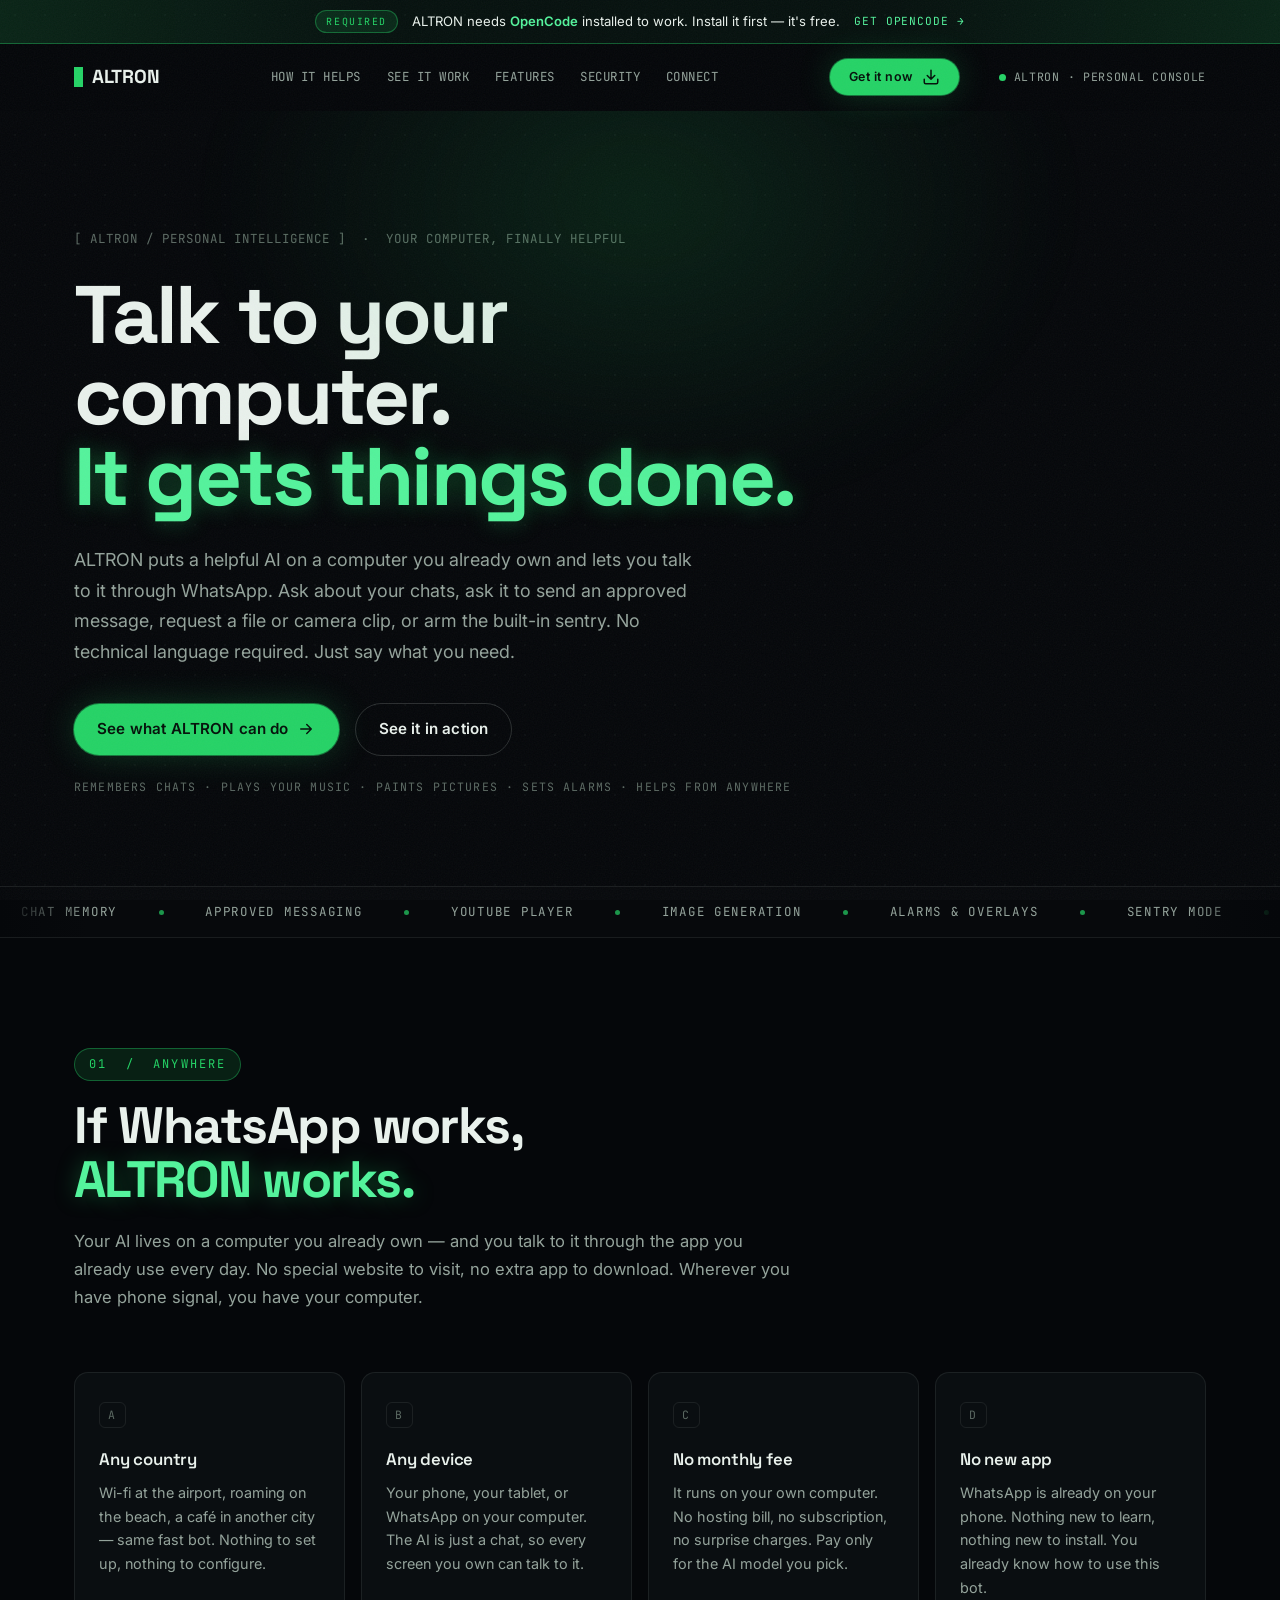
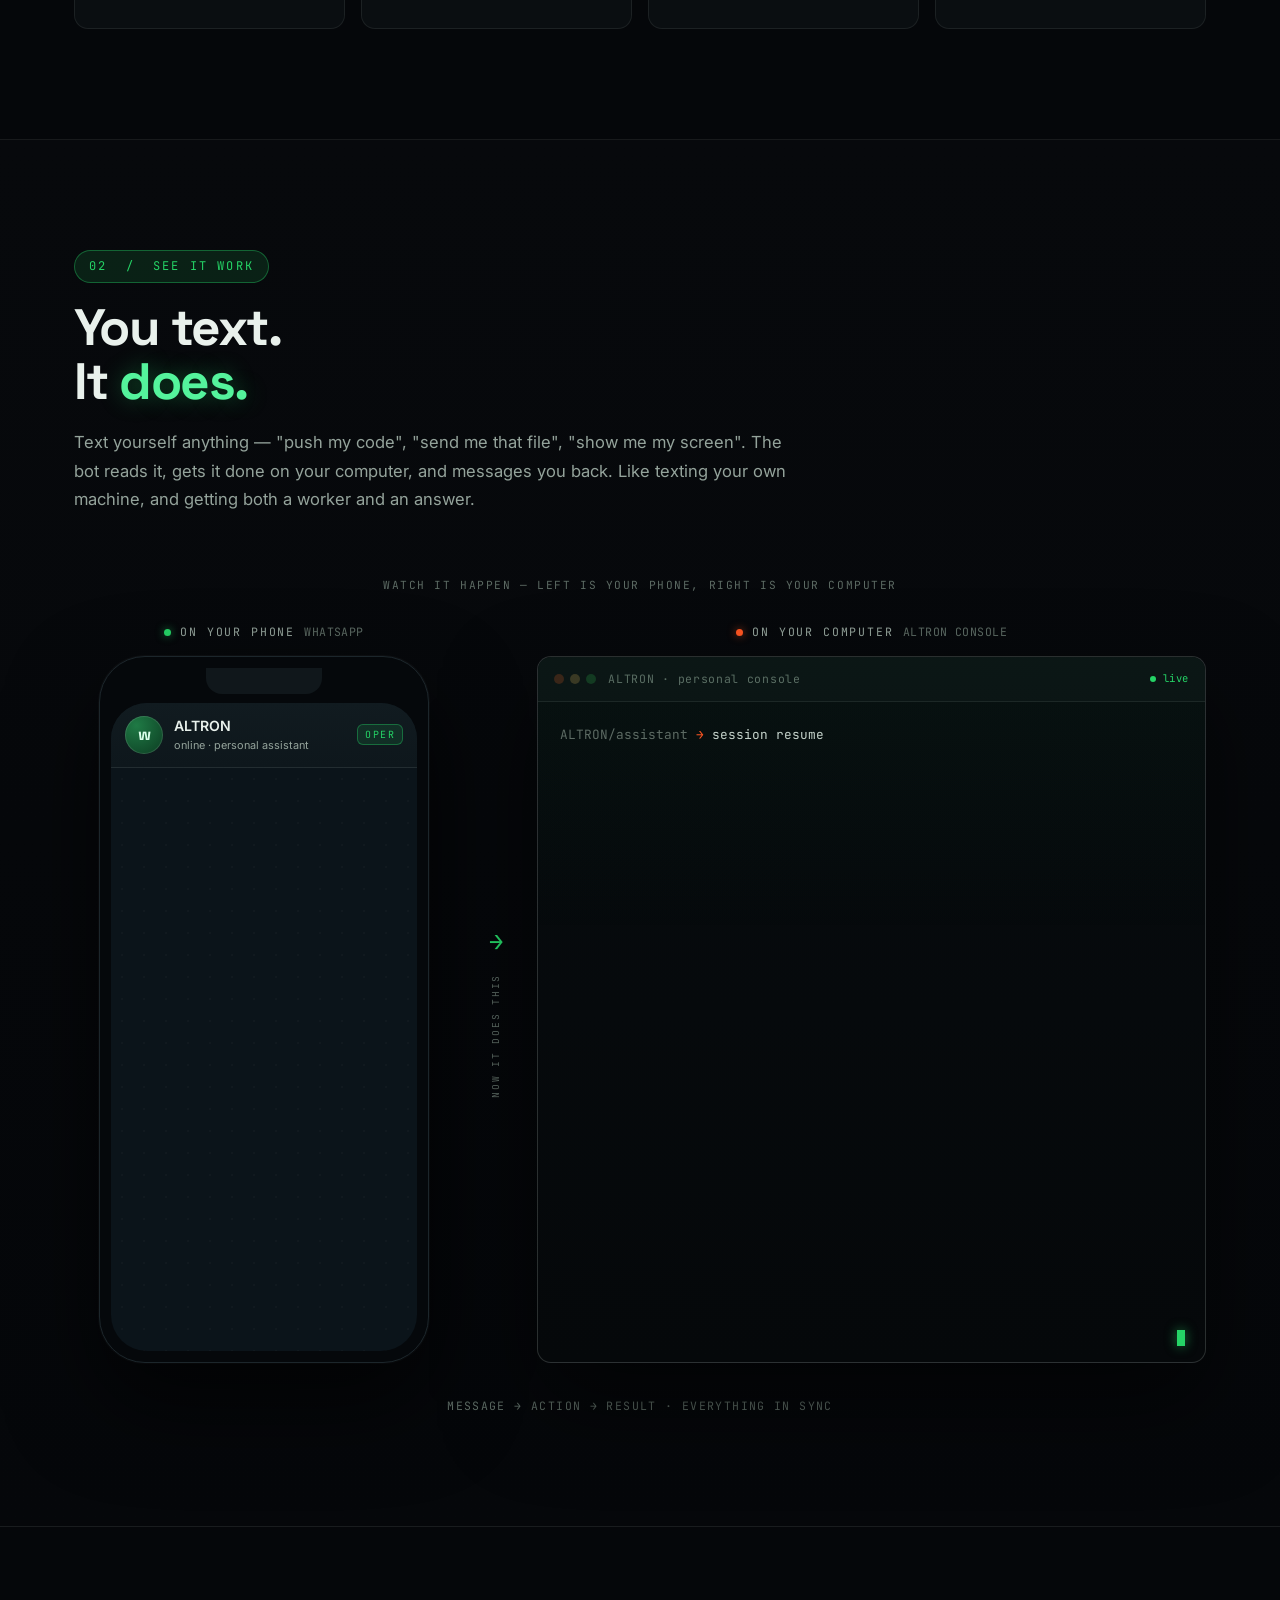
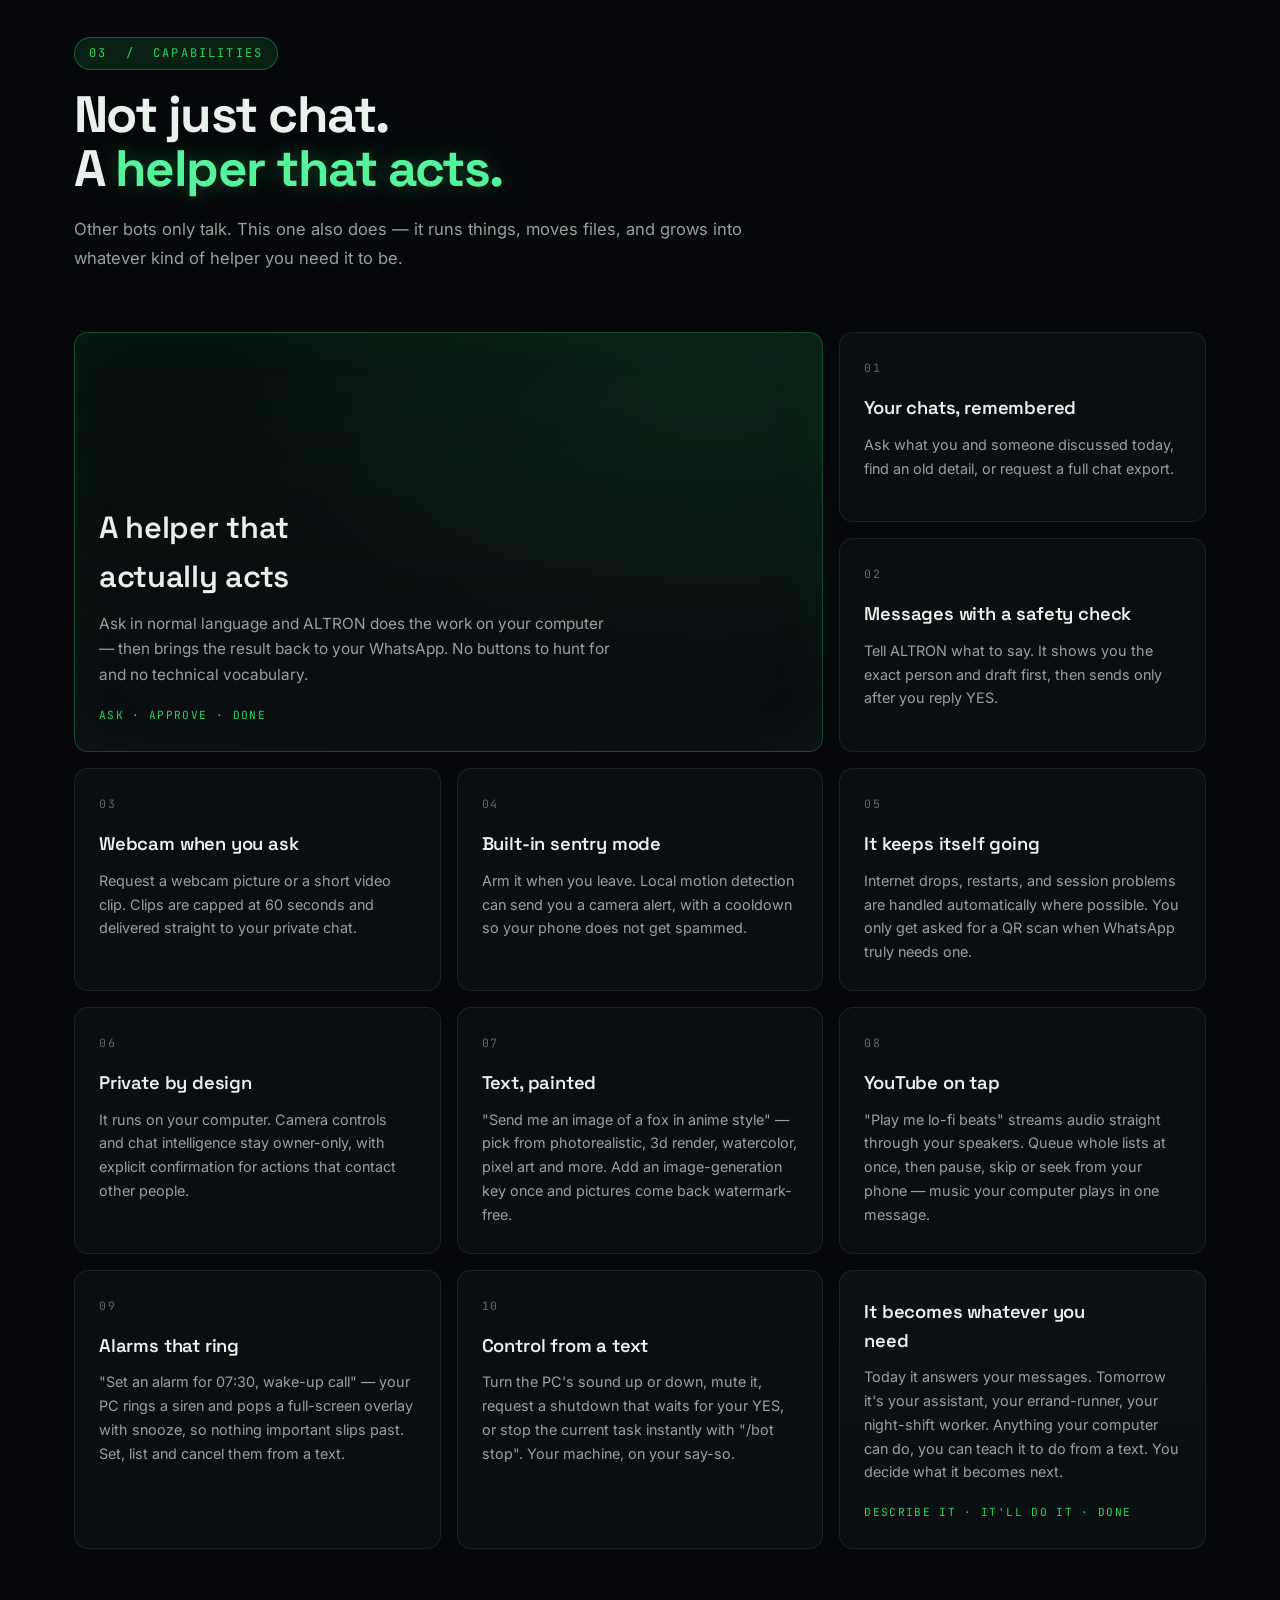
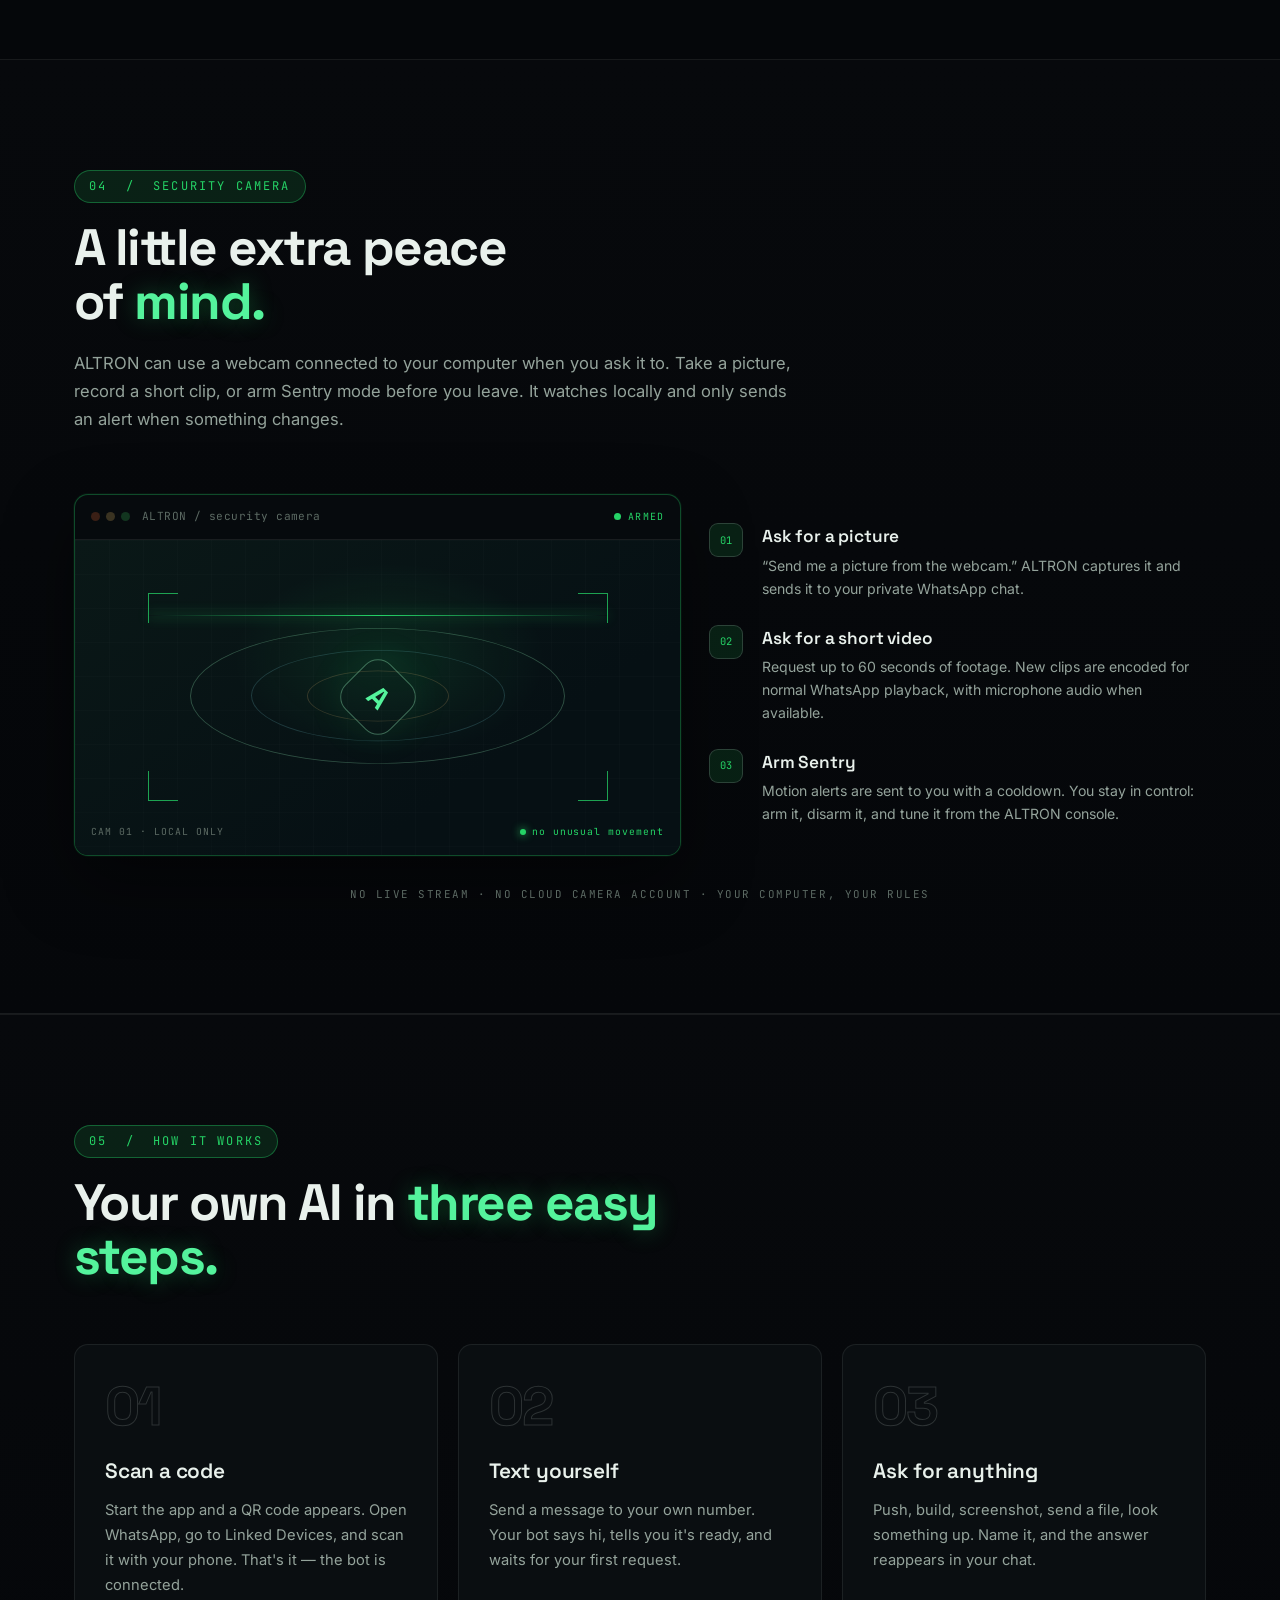
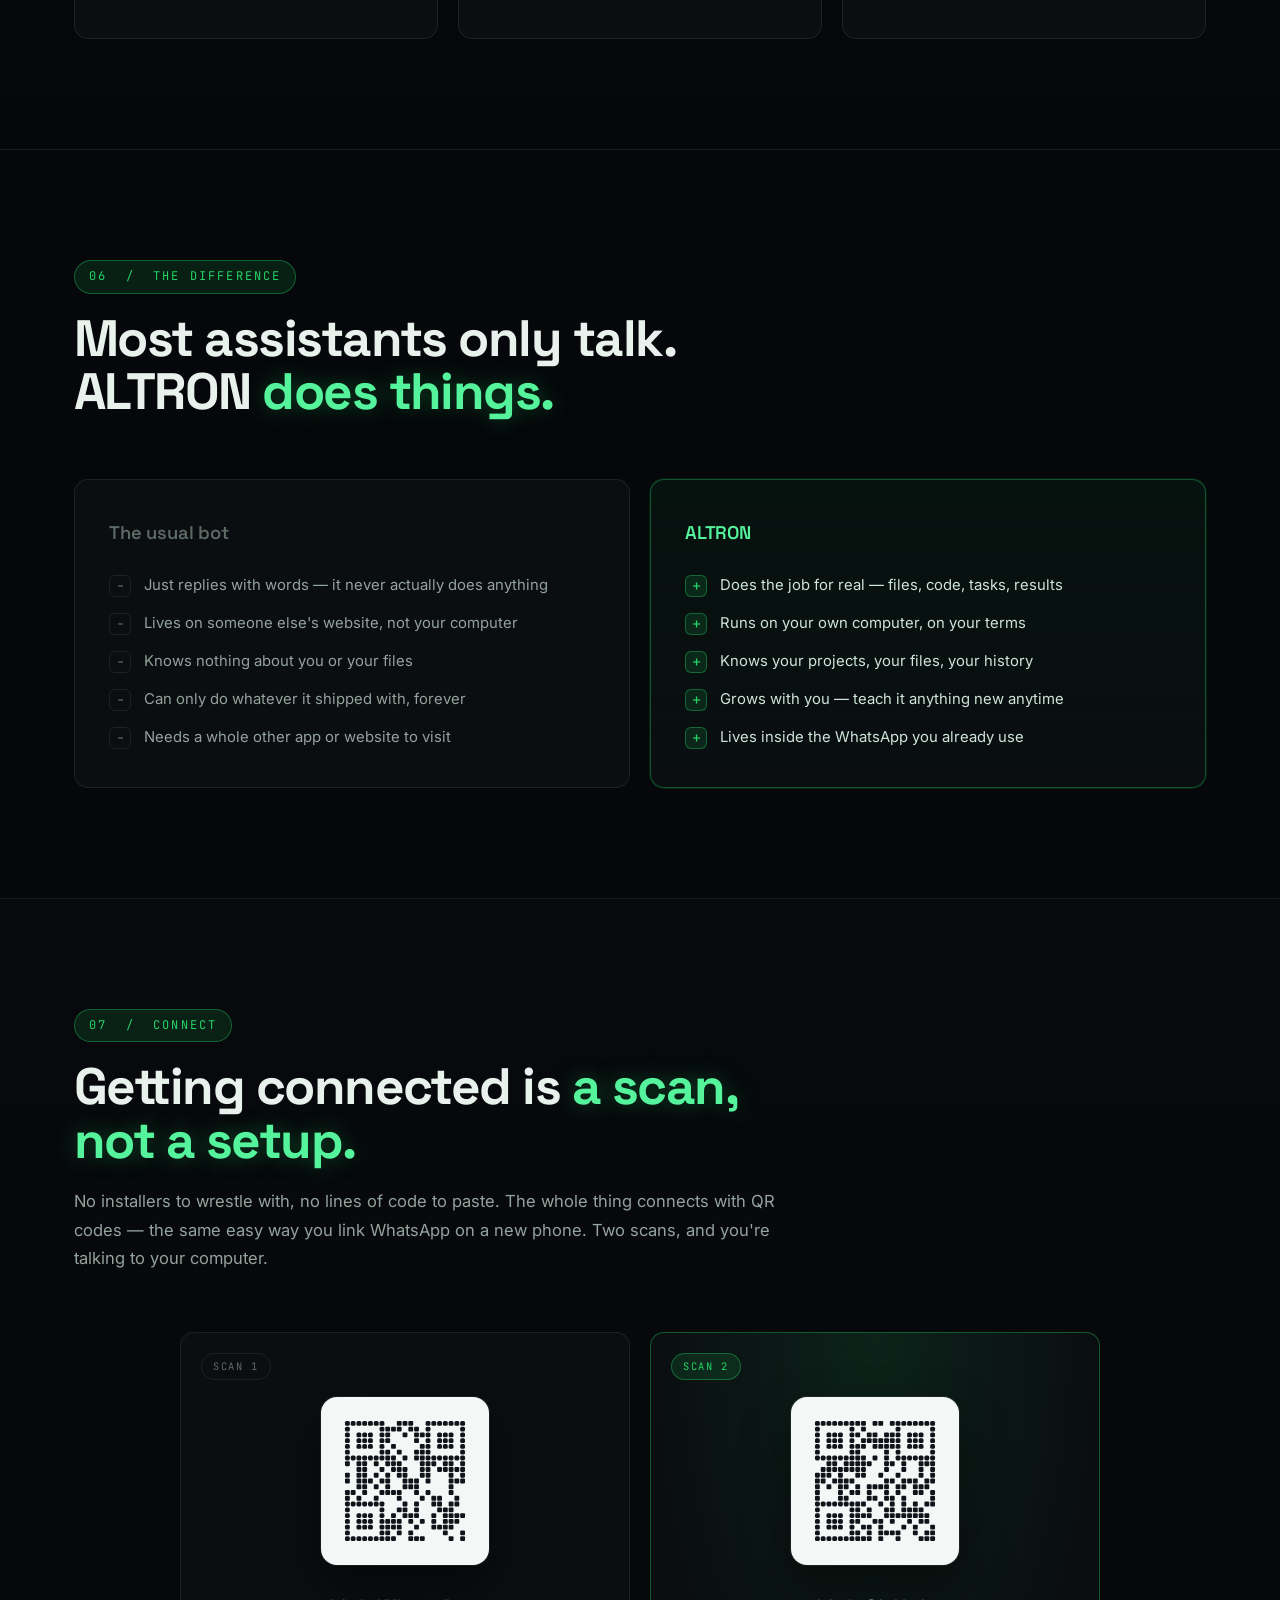
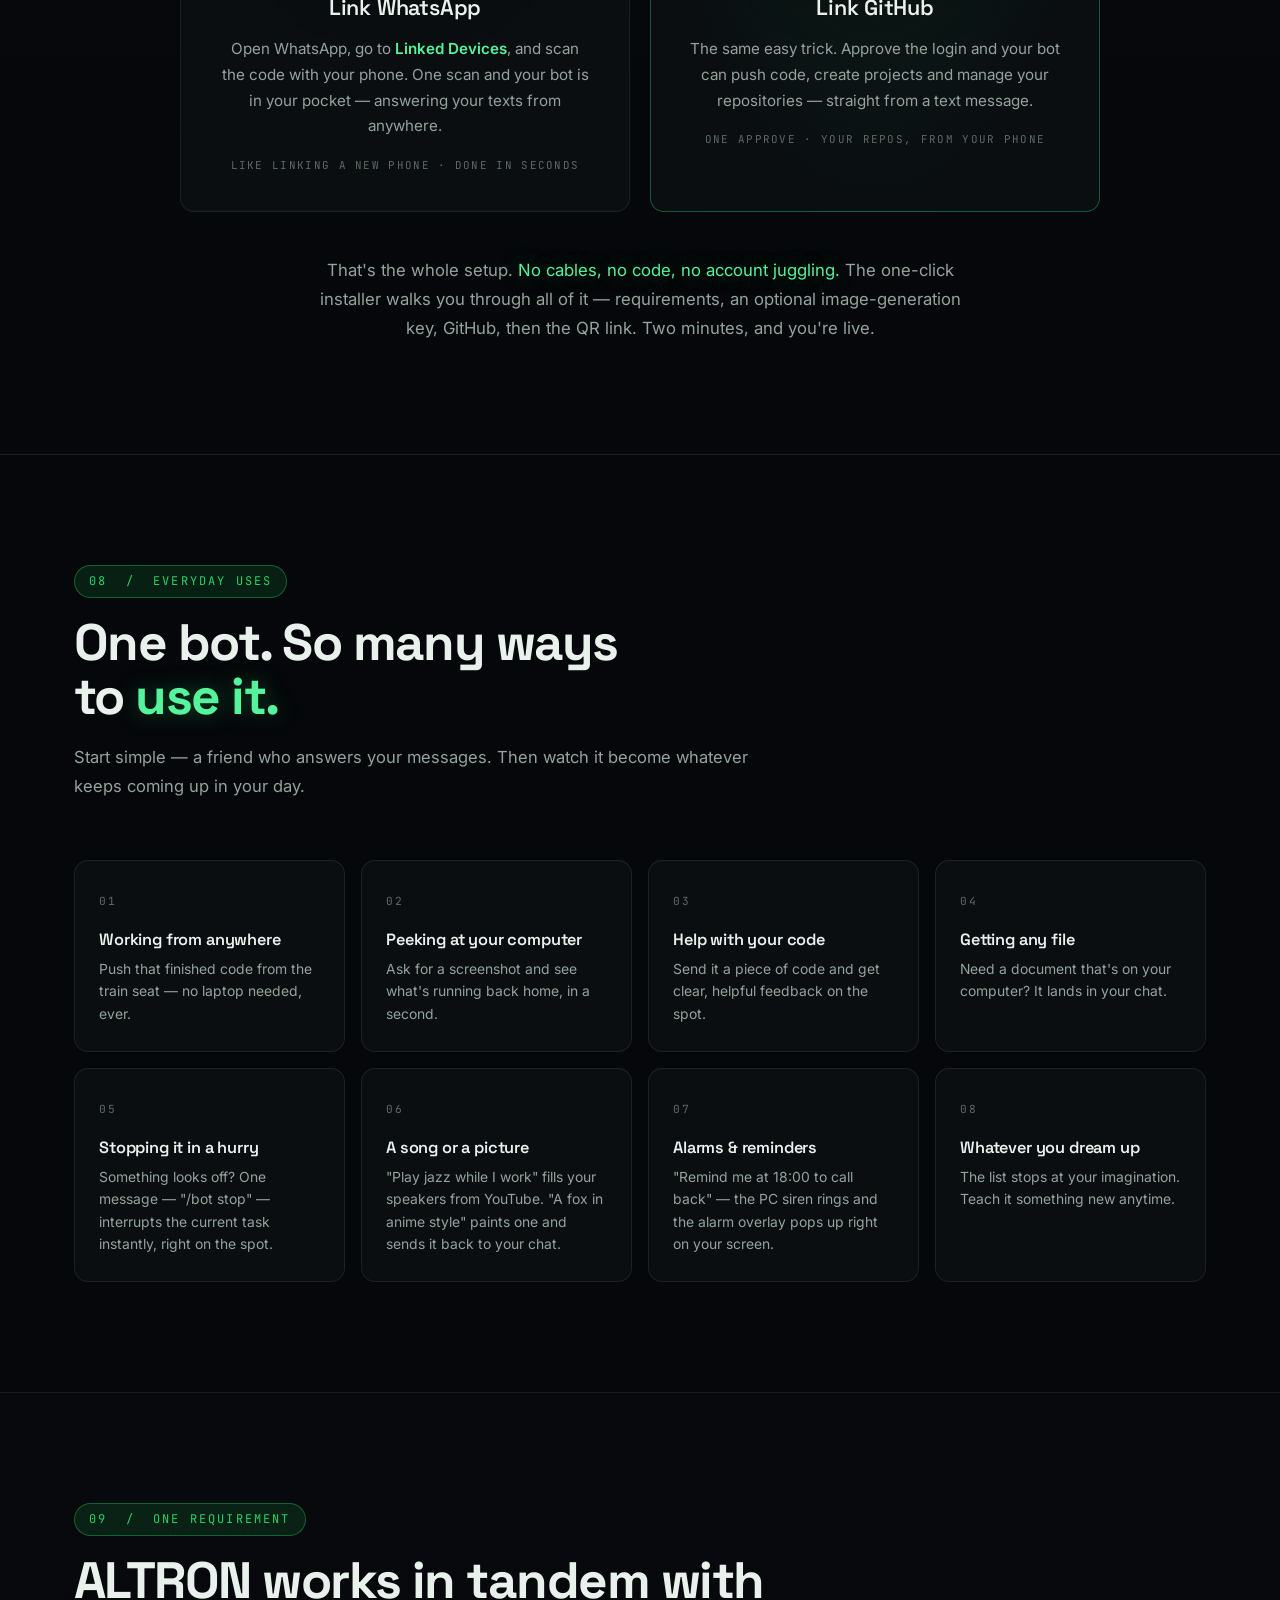
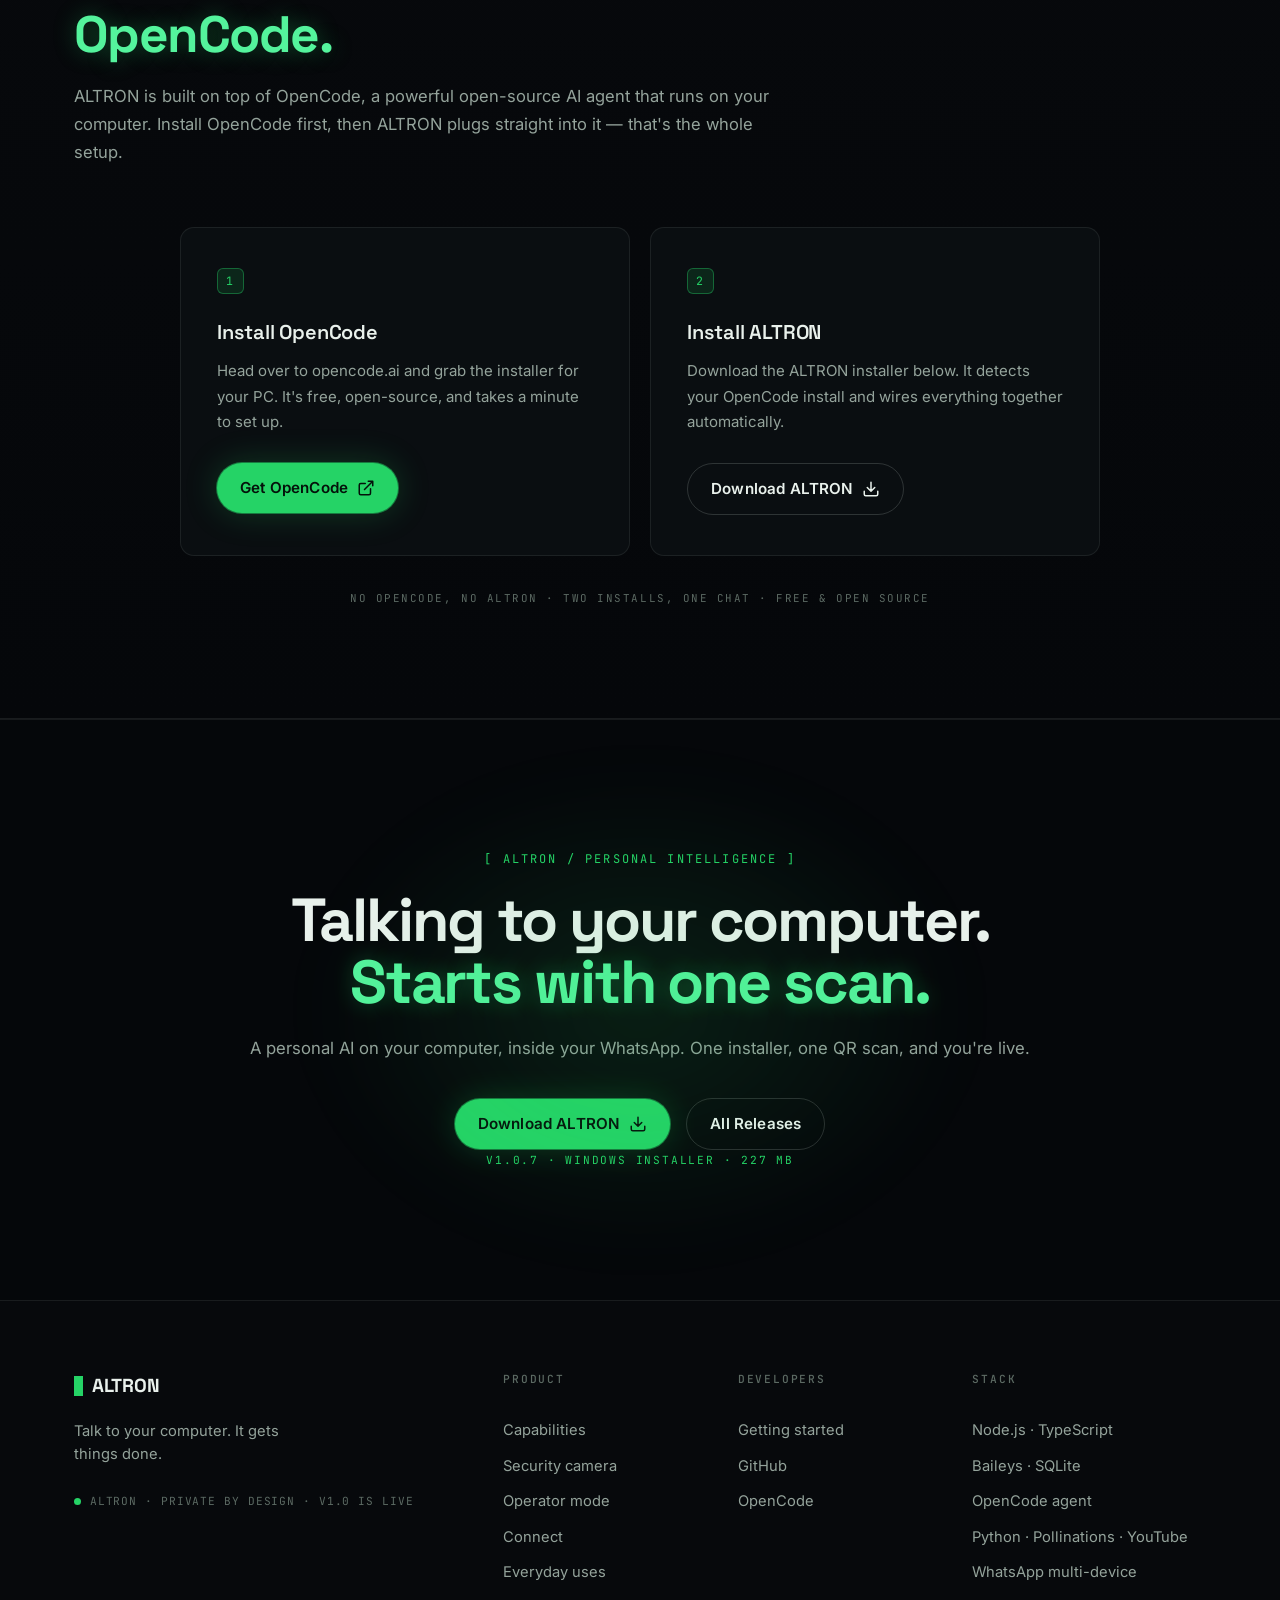
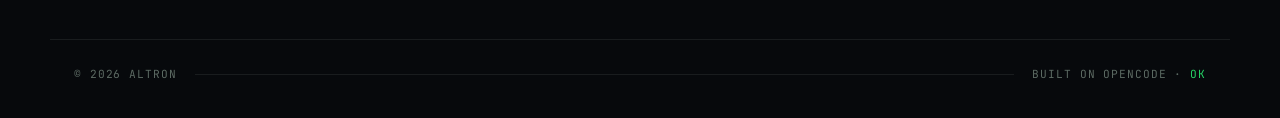
==== commit f5392836: "Add OpenCode required banner at top of landing page" ====
--- a/index.html
+++ b/index.html
@@ -18,6 +18,12 @@
 
 <div class="noise" aria-hidden="true"></div>
 <div class="grid-bg" aria-hidden="true"></div>
+
+<a href="https://opencode.ai" target="_blank" rel="noopener" class="top-banner">
+  <span class="top-banner-label mono">REQUIRED</span>
+  <span class="top-banner-text">ALTRON needs <b>OpenCode</b> installed to work. Install it first &mdash; it's free.</span>
+  <span class="top-banner-cta mono">Get OpenCode &rarr;</span>
+</a>
 
 <header class="site-header">
   <div class="container header-inner">
--- a/css/style.css
+++ b/css/style.css
@@ -60,6 +60,30 @@
 
 .container{max-width:var(--maxw);margin:0 auto;padding:0 24px}
 a{color:inherit;text-decoration:none}
+
+.top-banner{
+  display:flex;align-items:center;justify-content:center;gap:14px;
+  padding:.6rem 24px;text-align:center;
+  background:linear-gradient(90deg,rgba(37,211,102,.14),rgba(37,211,102,.05) 30%,rgba(37,211,102,.05) 70%,rgba(37,211,102,.14));
+  border-bottom:1px solid var(--match-line);
+  font-size:.82rem;color:var(--text);
+  transition:background .2s ease;
+}
+.top-banner:hover{background:linear-gradient(90deg,rgba(37,211,102,.22),rgba(37,211,102,.08) 30%,rgba(37,211,102,.08) 70%,rgba(37,211,102,.22))}
+.top-banner b{color:var(--match-2);font-weight:600}
+.top-banner-label{
+  font-size:.62rem;letter-spacing:.16em;color:var(--match);
+  border:1px solid var(--match-line);border-radius:999px;padding:3px 10px;background:var(--match-dim);
+  text-transform:uppercase;flex:none;
+}
+.top-banner-text{line-height:1.5}
+.top-banner-cta{
+  font-size:.7rem;letter-spacing:.08em;color:var(--match-2);text-transform:uppercase;flex:none;
+}
+@media (max-width:640px){
+  .top-banner{flex-wrap:wrap;gap:8px;font-size:.76rem;padding:.55rem 16px}
+  .top-banner-text{width:100%;order:3}
+}
 
 .icon{width:18px;height:18px;flex:none}
 
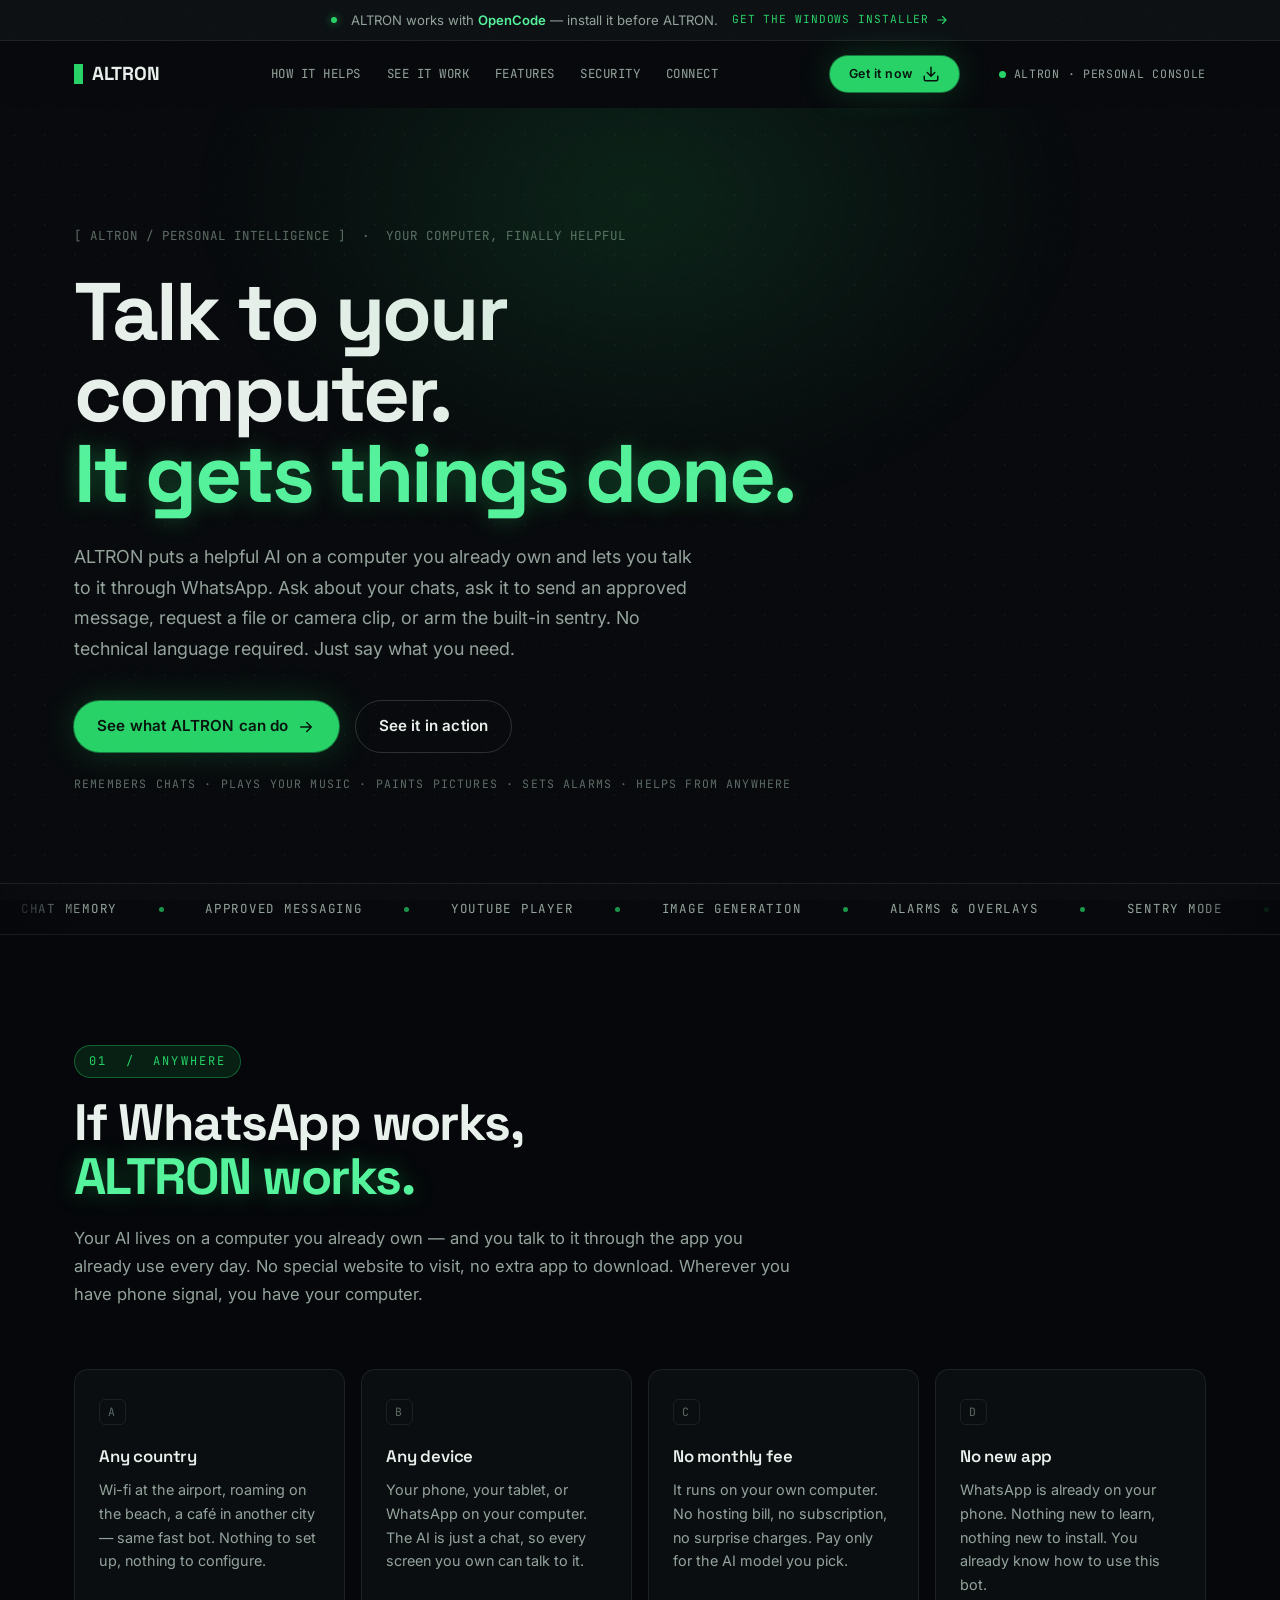
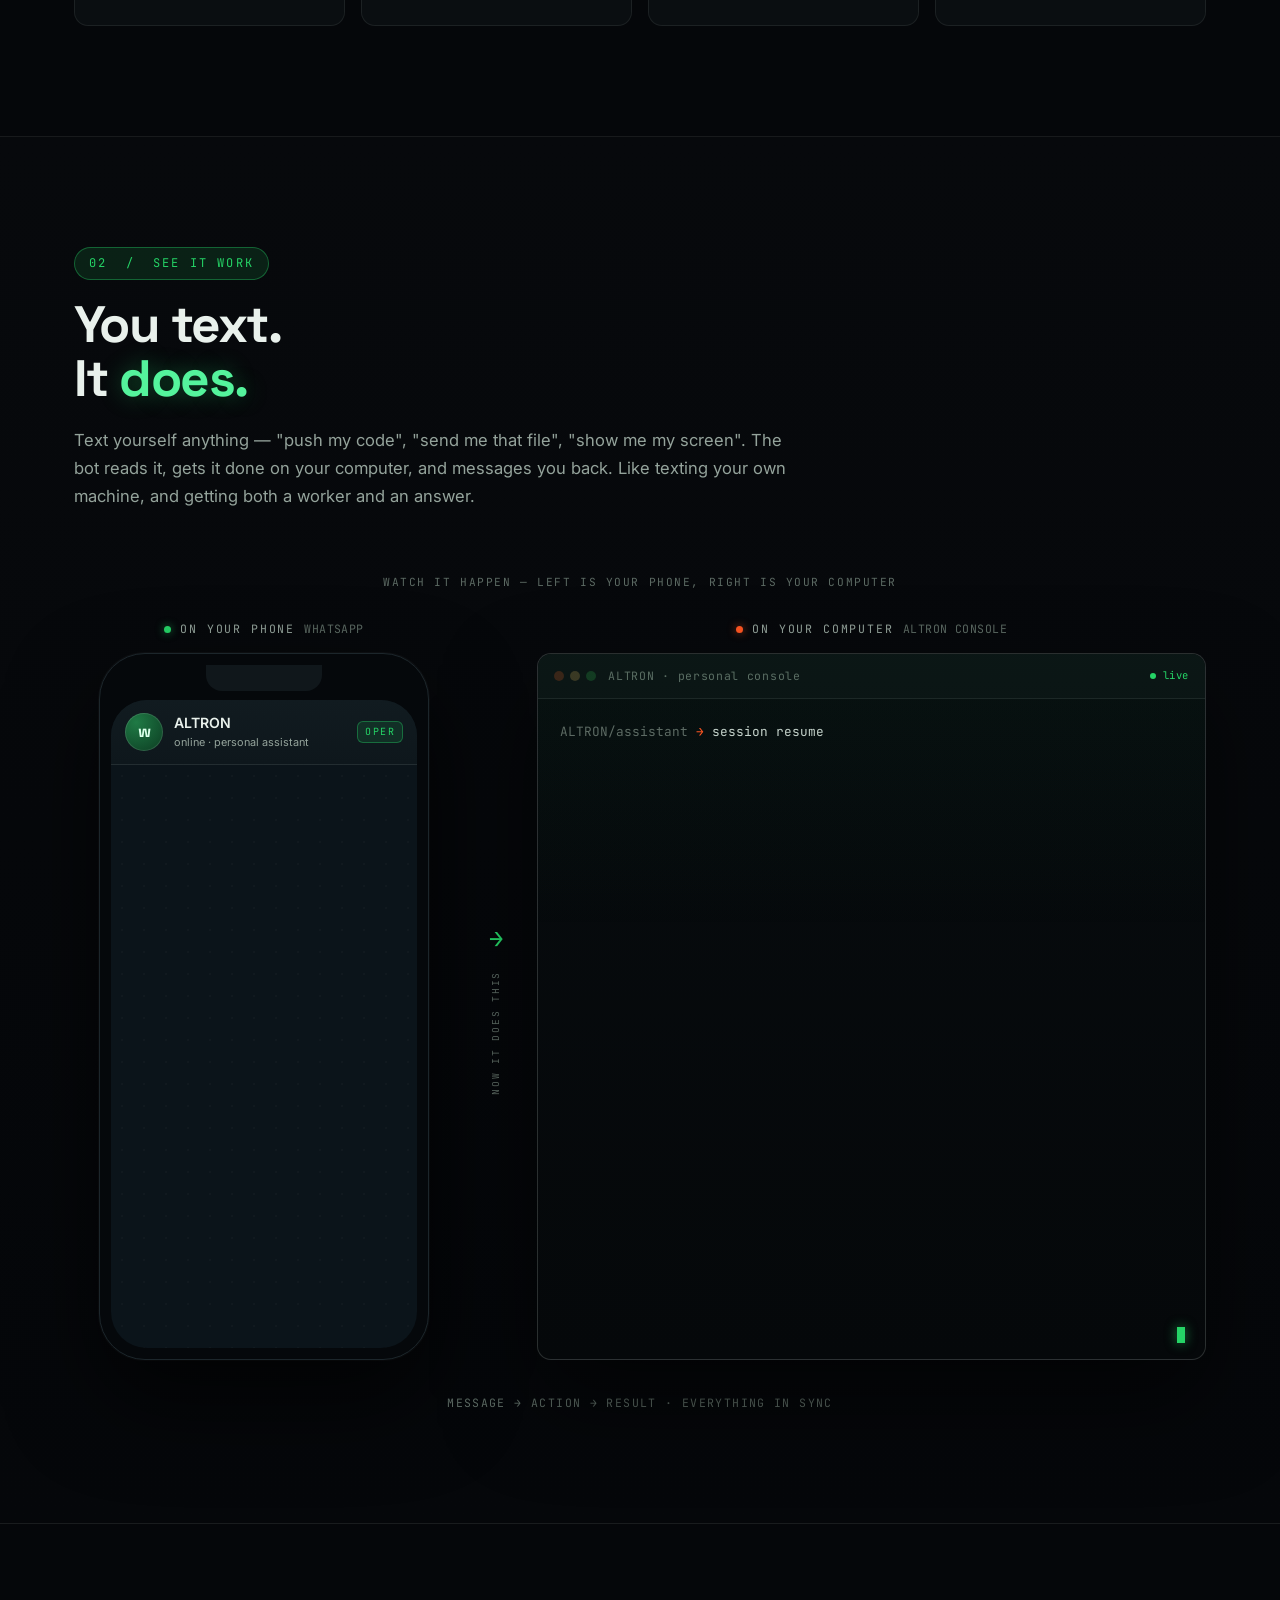
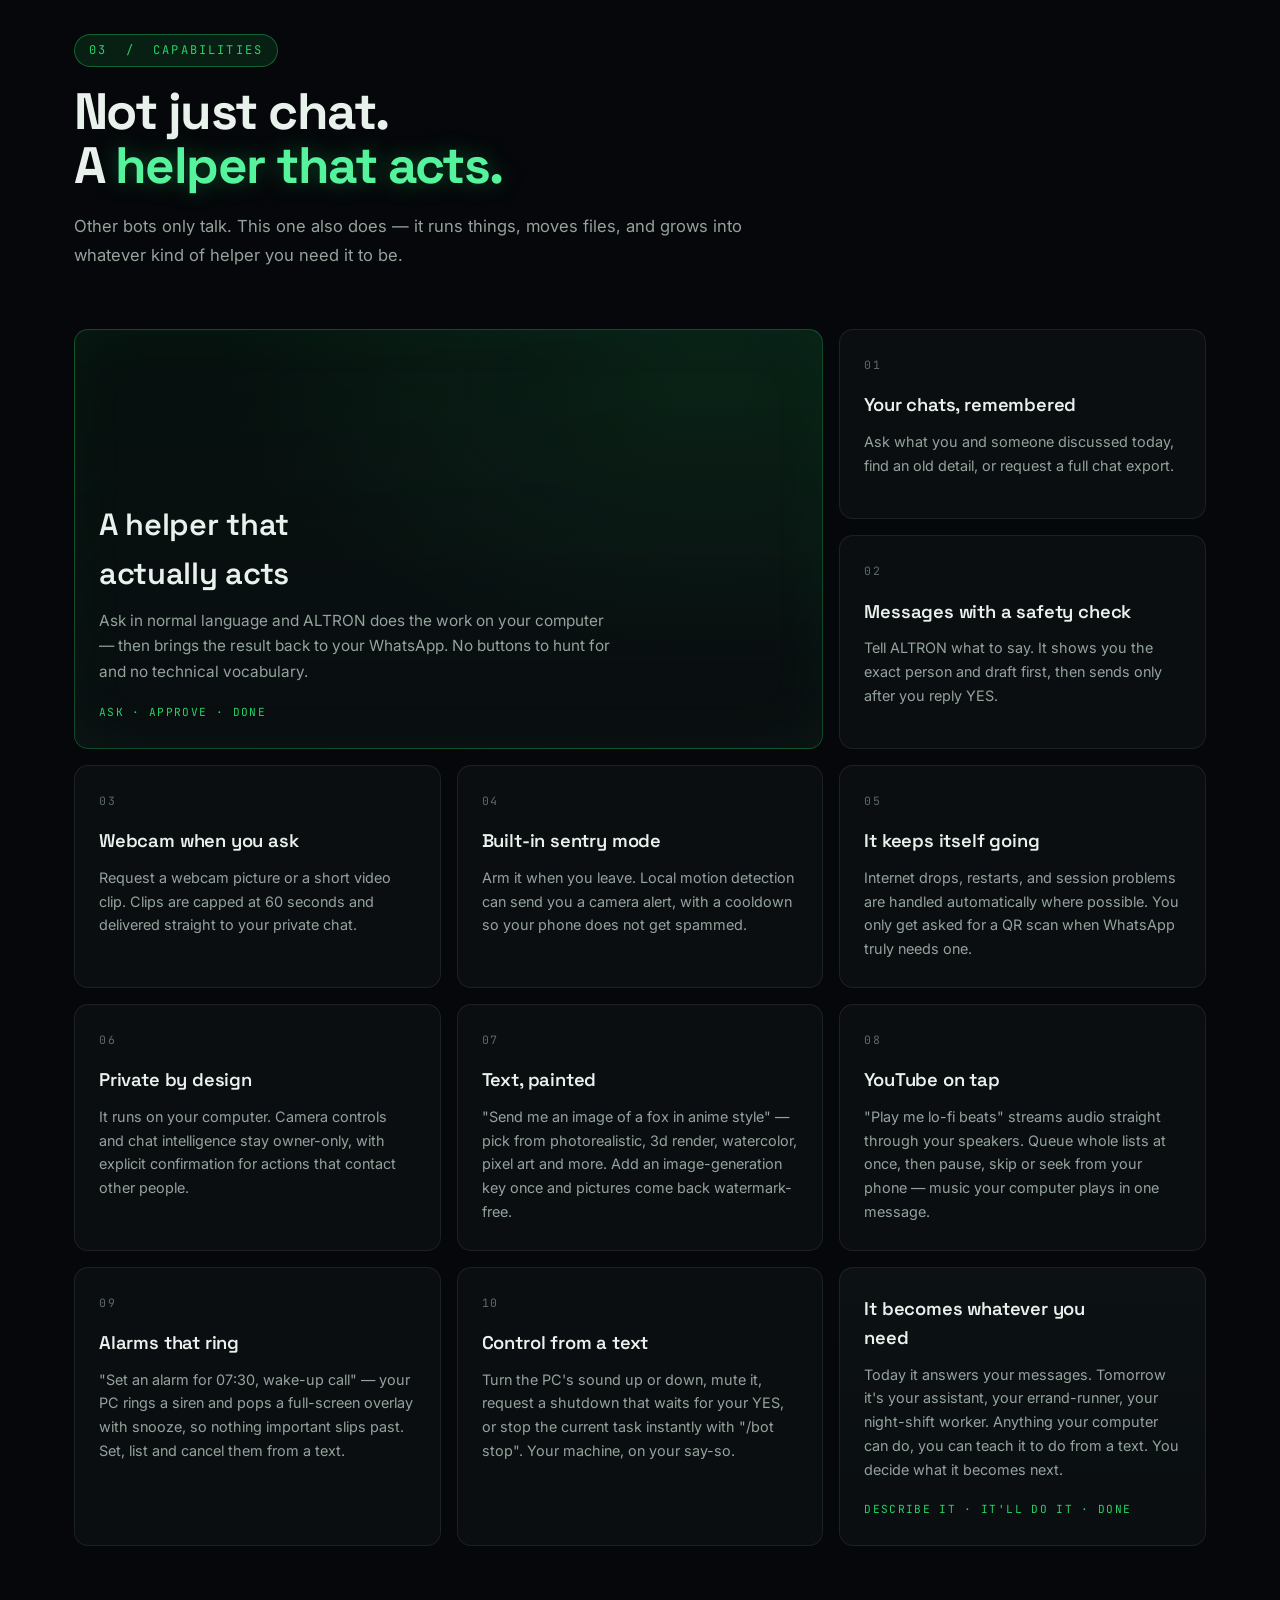
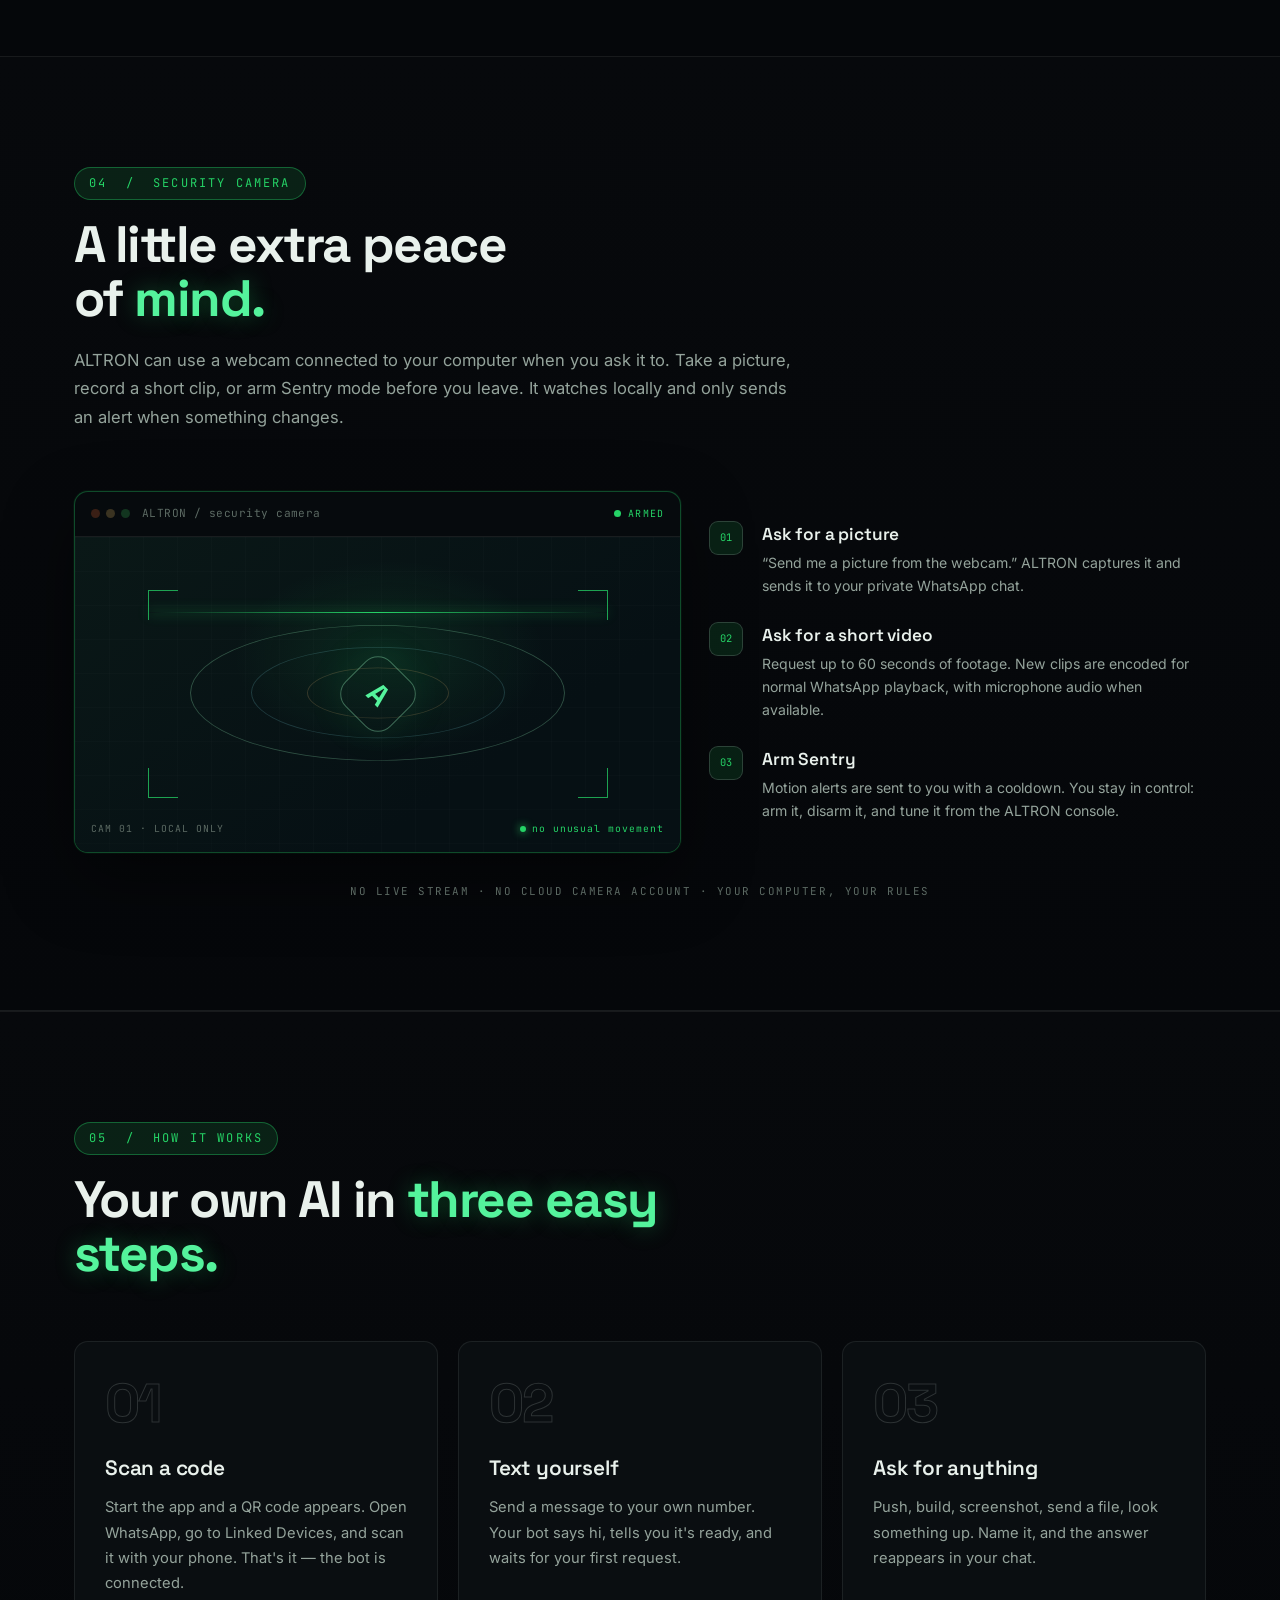
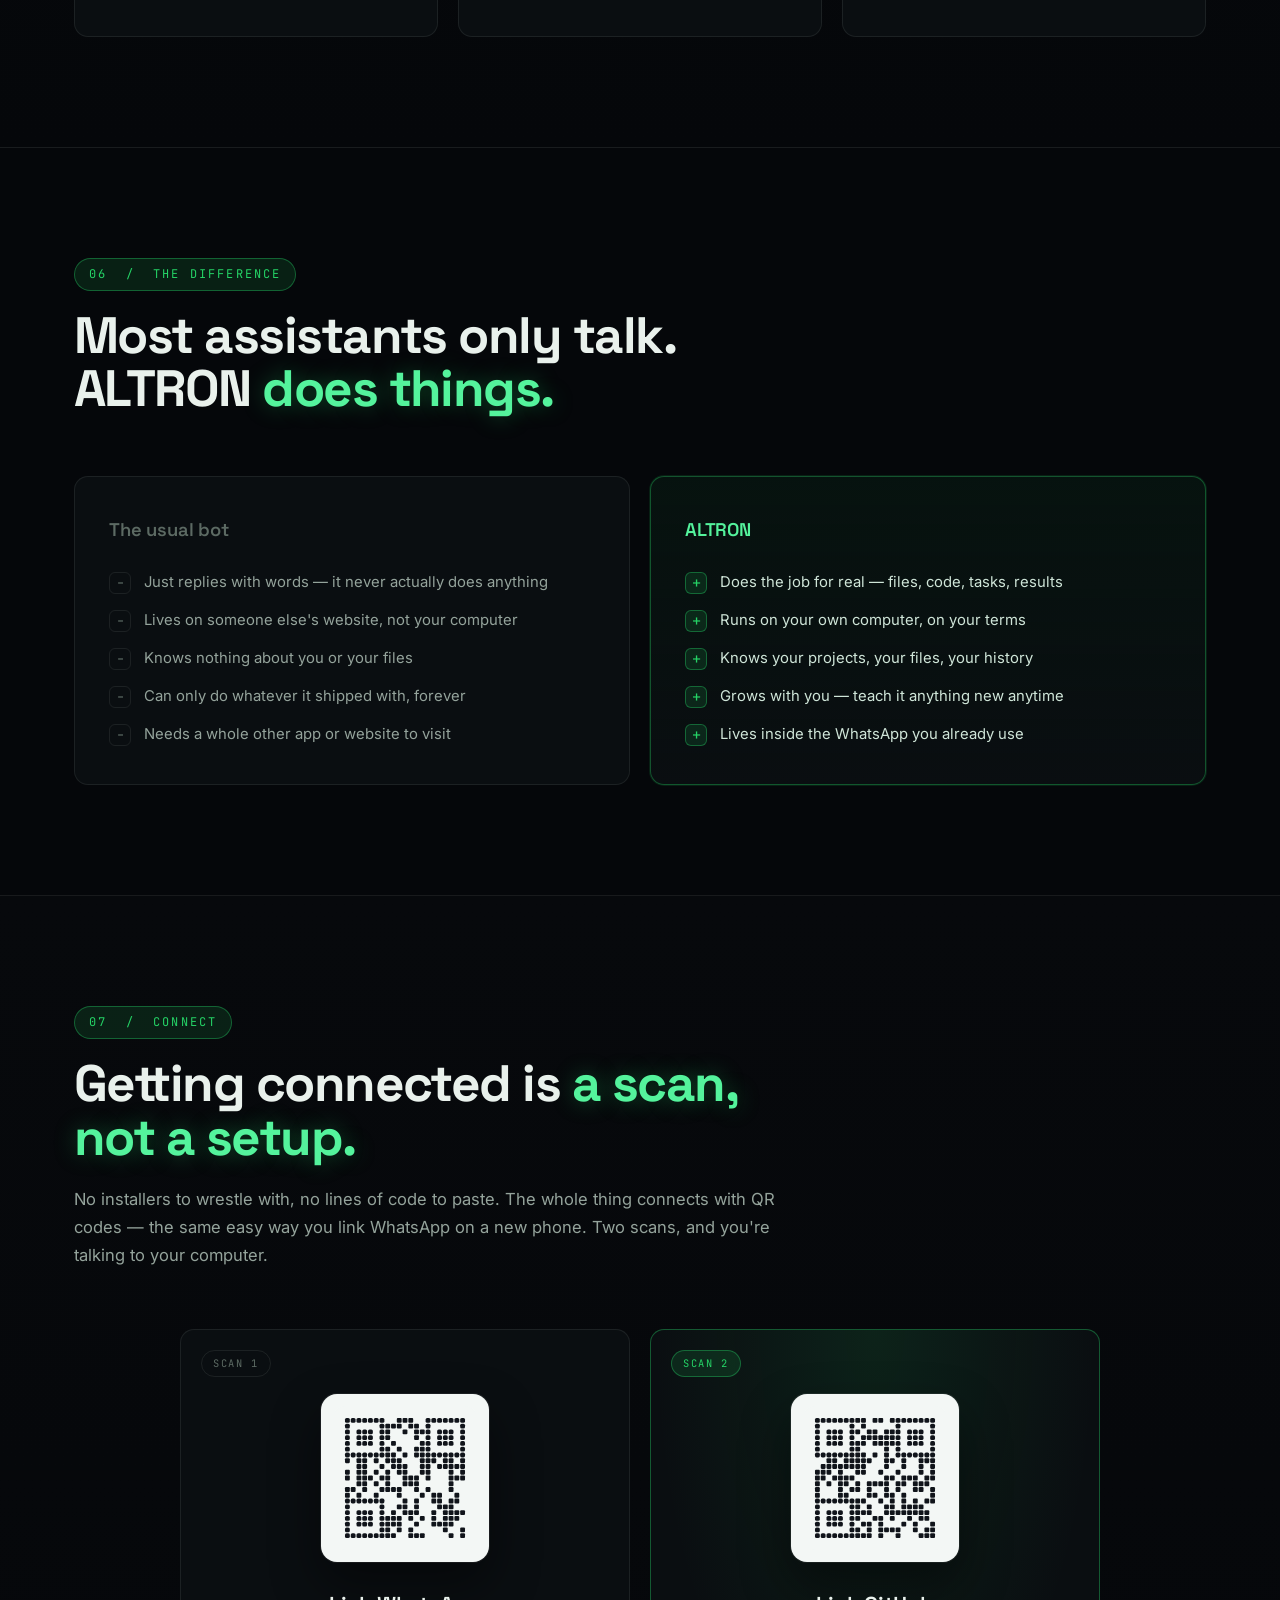
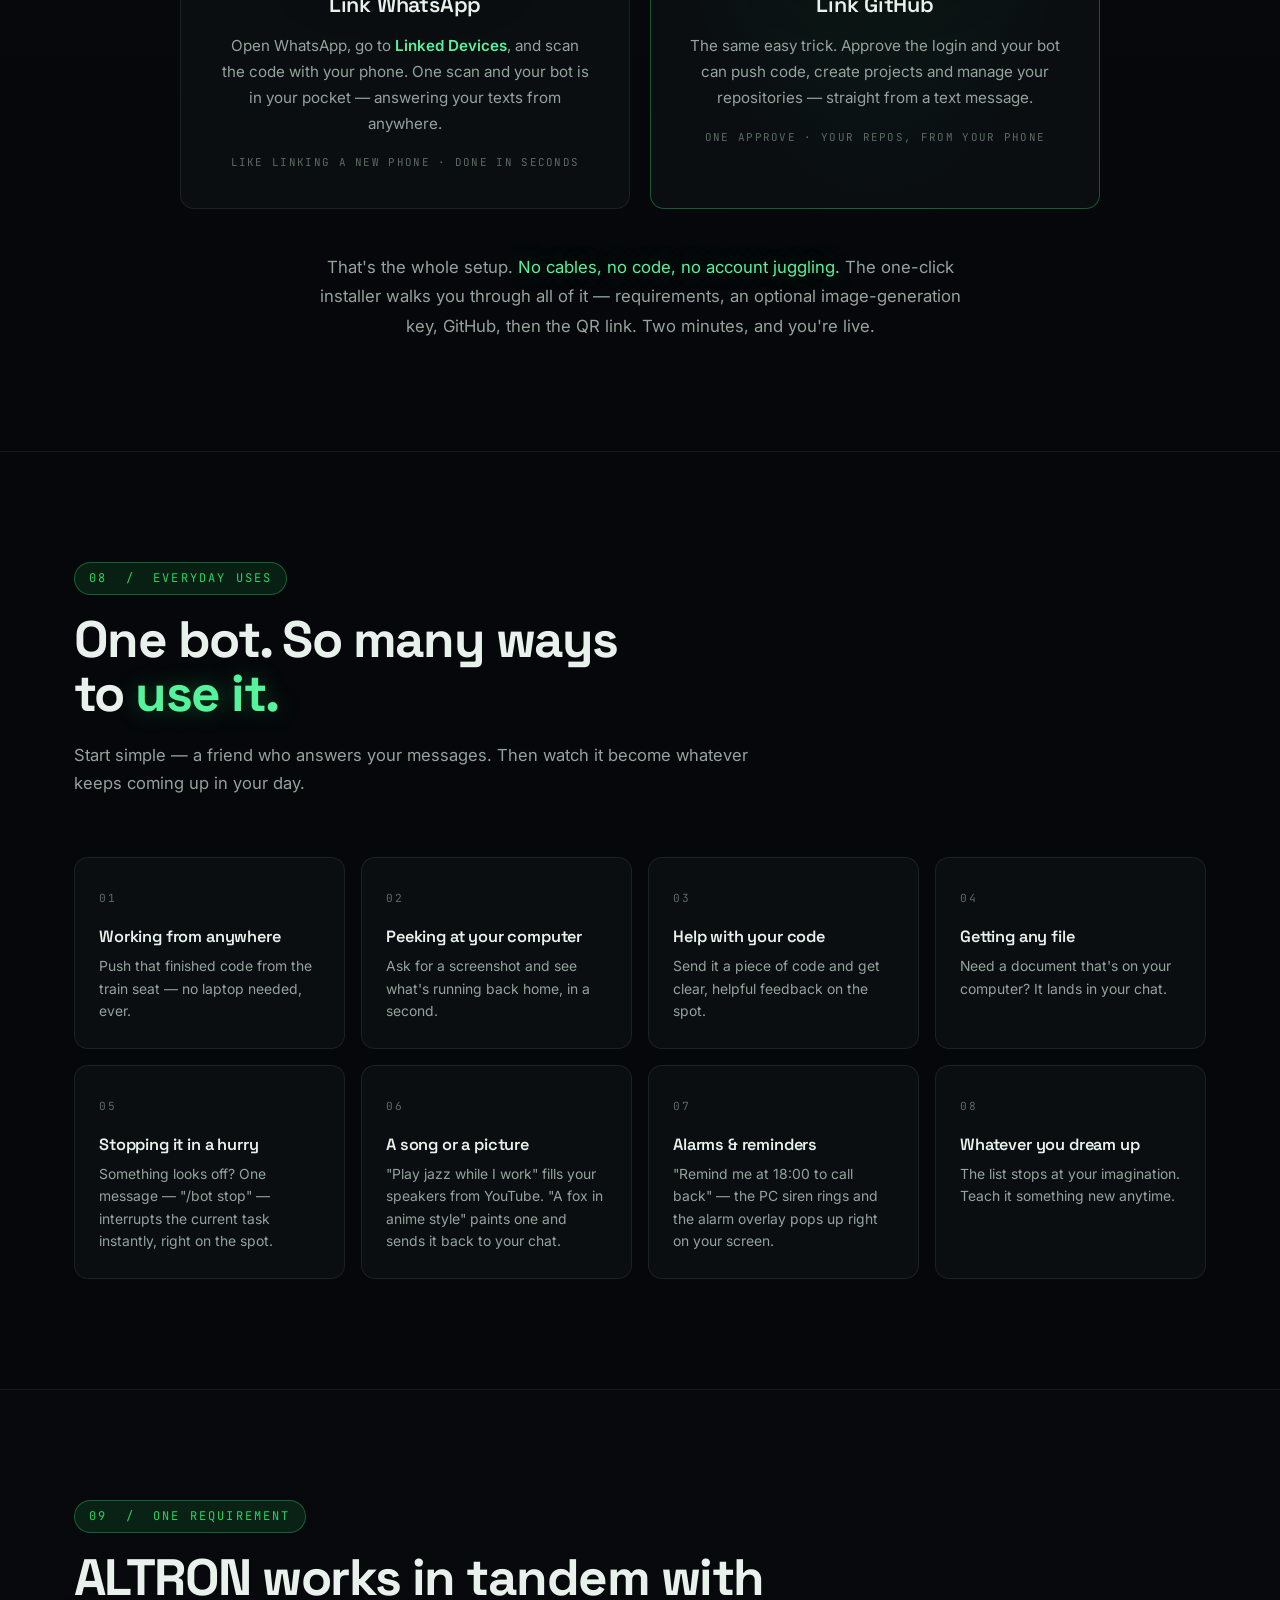
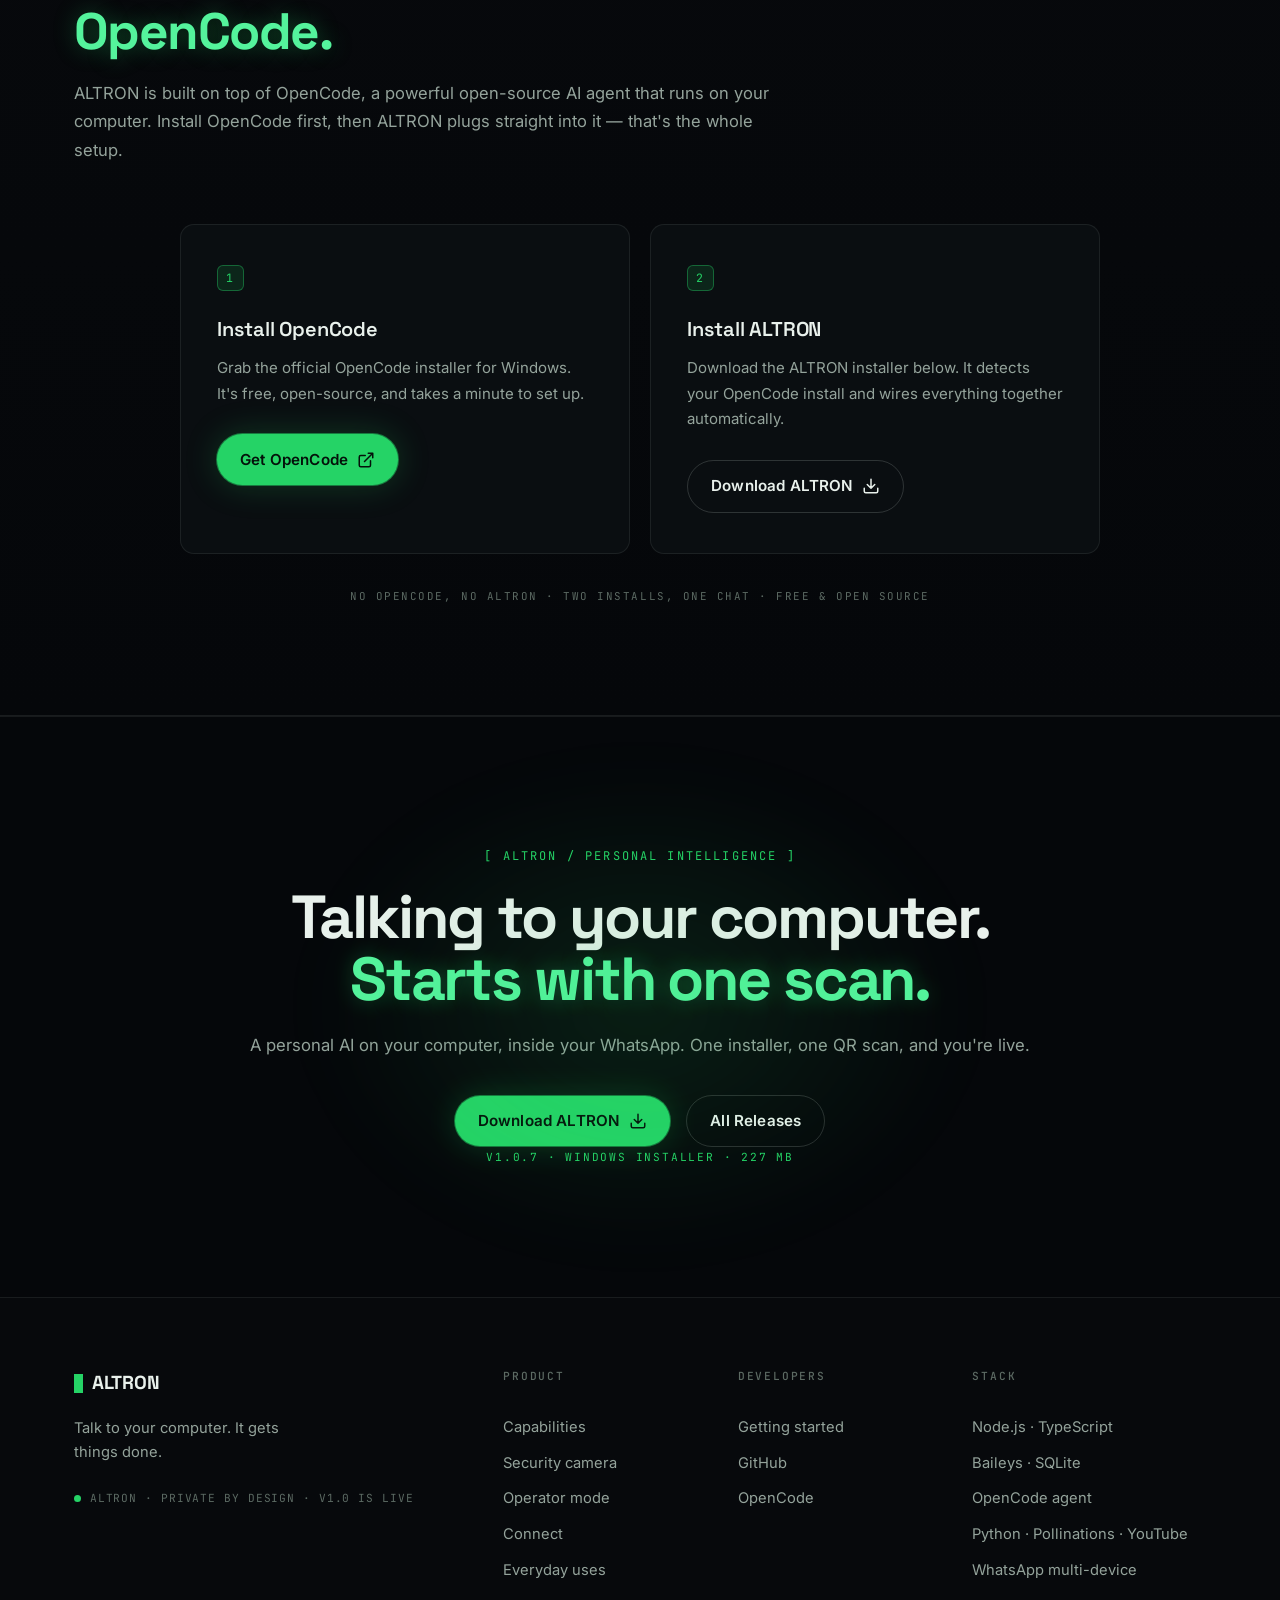
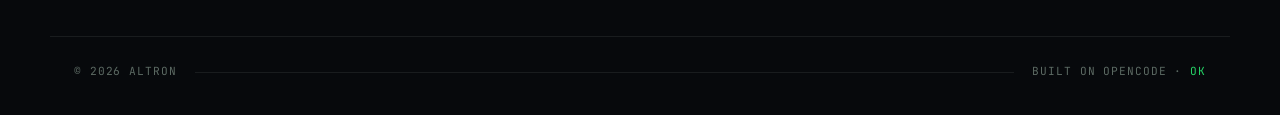
==== commit d93a6a22: "Redesign OpenCode banner, link to Windows installer directly" ====
--- a/index.html
+++ b/index.html
@@ -19,10 +19,12 @@
 <div class="noise" aria-hidden="true"></div>
 <div class="grid-bg" aria-hidden="true"></div>
 
-<a href="https://opencode.ai" target="_blank" rel="noopener" class="top-banner">
-  <span class="top-banner-label mono">REQUIRED</span>
-  <span class="top-banner-text">ALTRON needs <b>OpenCode</b> installed to work. Install it first &mdash; it's free.</span>
-  <span class="top-banner-cta mono">Get OpenCode &rarr;</span>
+<a href="https://github.com/anomalyco/opencode/releases/download/v1.18.26/opencode-desktop-win-x64.exe" target="_blank" rel="noopener" class="top-banner">
+  <span class="dot" aria-hidden="true"></span>
+  <span>ALTRON works with <b>OpenCode</b> &mdash; install it before ALTRON.</span>
+  <span class="top-banner-link">Get the Windows installer
+    <svg class="icon" viewBox="0 0 24 24" fill="none" stroke="currentColor" stroke-width="2" stroke-linecap="round" stroke-linejoin="round" aria-hidden="true"><path d="M5 12h14M13 6l6 6-6 6"/></svg>
+  </span>
 </a>
 
 <header class="site-header">
@@ -532,8 +534,8 @@
         <article class="req-card" data-reveal>
           <span class="req-num mono">1</span>
           <h3 class="req-title">Install OpenCode</h3>
-          <p class="req-text">Head over to opencode.ai and grab the installer for your PC. It's free, open-source, and takes a minute to set up.</p>
-          <a href="https://opencode.ai" target="_blank" rel="noopener" class="btn btn-primary req-link">
+          <p class="req-text">Grab the official OpenCode installer for Windows. It's free, open-source, and takes a minute to set up.</p>
+          <a href="https://github.com/anomalyco/opencode/releases/download/v1.18.26/opencode-desktop-win-x64.exe" target="_blank" rel="noopener" class="btn btn-primary req-link">
             Get OpenCode
             <svg class="icon" viewBox="0 0 24 24" fill="none" stroke="currentColor" stroke-width="2" stroke-linecap="round" stroke-linejoin="round" aria-hidden="true"><path d="M18 13v6a2 2 0 01-2 2H5a2 2 0 01-2-2V8a2 2 0 012-2h6M15 3h6v6M10 14L21 3"/></svg>
           </a>
--- a/css/style.css
+++ b/css/style.css
@@ -64,25 +64,23 @@
 .top-banner{
   display:flex;align-items:center;justify-content:center;gap:14px;
   padding:.6rem 24px;text-align:center;
-  background:linear-gradient(90deg,rgba(37,211,102,.14),rgba(37,211,102,.05) 30%,rgba(37,211,102,.05) 70%,rgba(37,211,102,.14));
-  border-bottom:1px solid var(--match-line);
-  font-size:.82rem;color:var(--text);
+  background:var(--panel);
+  border-bottom:1px solid var(--line);
+  font-size:.82rem;color:var(--muted);
   transition:background .2s ease;
 }
-.top-banner:hover{background:linear-gradient(90deg,rgba(37,211,102,.22),rgba(37,211,102,.08) 30%,rgba(37,211,102,.08) 70%,rgba(37,211,102,.22))}
+.top-banner:hover{background:var(--panel-2)}
 .top-banner b{color:var(--match-2);font-weight:600}
-.top-banner-label{
-  font-size:.62rem;letter-spacing:.16em;color:var(--match);
-  border:1px solid var(--match-line);border-radius:999px;padding:3px 10px;background:var(--match-dim);
-  text-transform:uppercase;flex:none;
-}
-.top-banner-text{line-height:1.5}
-.top-banner-cta{
-  font-size:.7rem;letter-spacing:.08em;color:var(--match-2);text-transform:uppercase;flex:none;
-}
+.top-banner .dot{width:6px;height:6px;border-radius:50%;background:var(--match);box-shadow:0 0 8px rgba(37,211,102,.65);flex:none}
+.top-banner-link{
+  font-family:var(--font-mono);font-size:.7rem;letter-spacing:.08em;
+  color:var(--match);text-transform:uppercase;display:inline-flex;align-items:center;gap:6px;
+  transition:color .18s ease;
+}
+.top-banner-link .icon{width:14px;height:14px}
+.top-banner:hover .top-banner-link{color:var(--match-2)}
 @media (max-width:640px){
-  .top-banner{flex-wrap:wrap;gap:8px;font-size:.76rem;padding:.55rem 16px}
-  .top-banner-text{width:100%;order:3}
+  .top-banner{flex-wrap:wrap;gap:8px;font-size:.78rem;padding:.55rem 16px}
 }
 
 .icon{width:18px;height:18px;flex:none}
